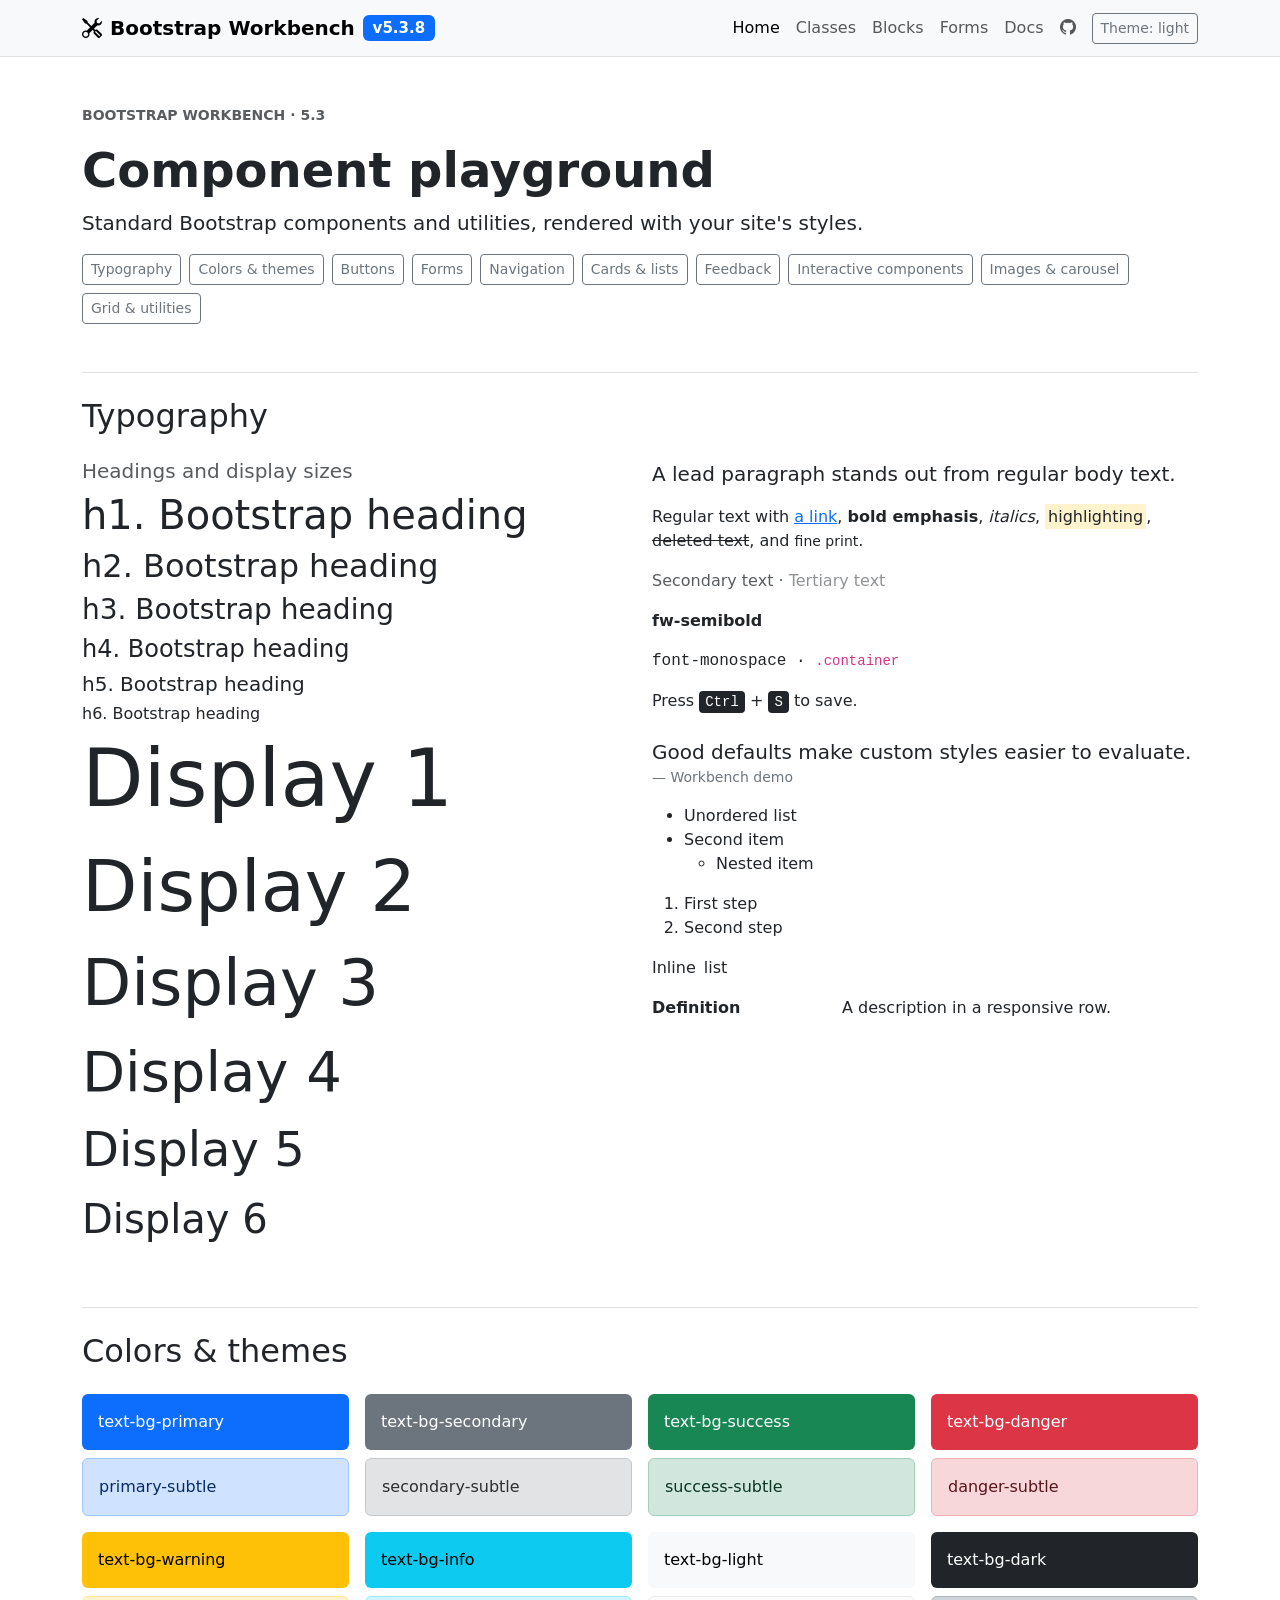
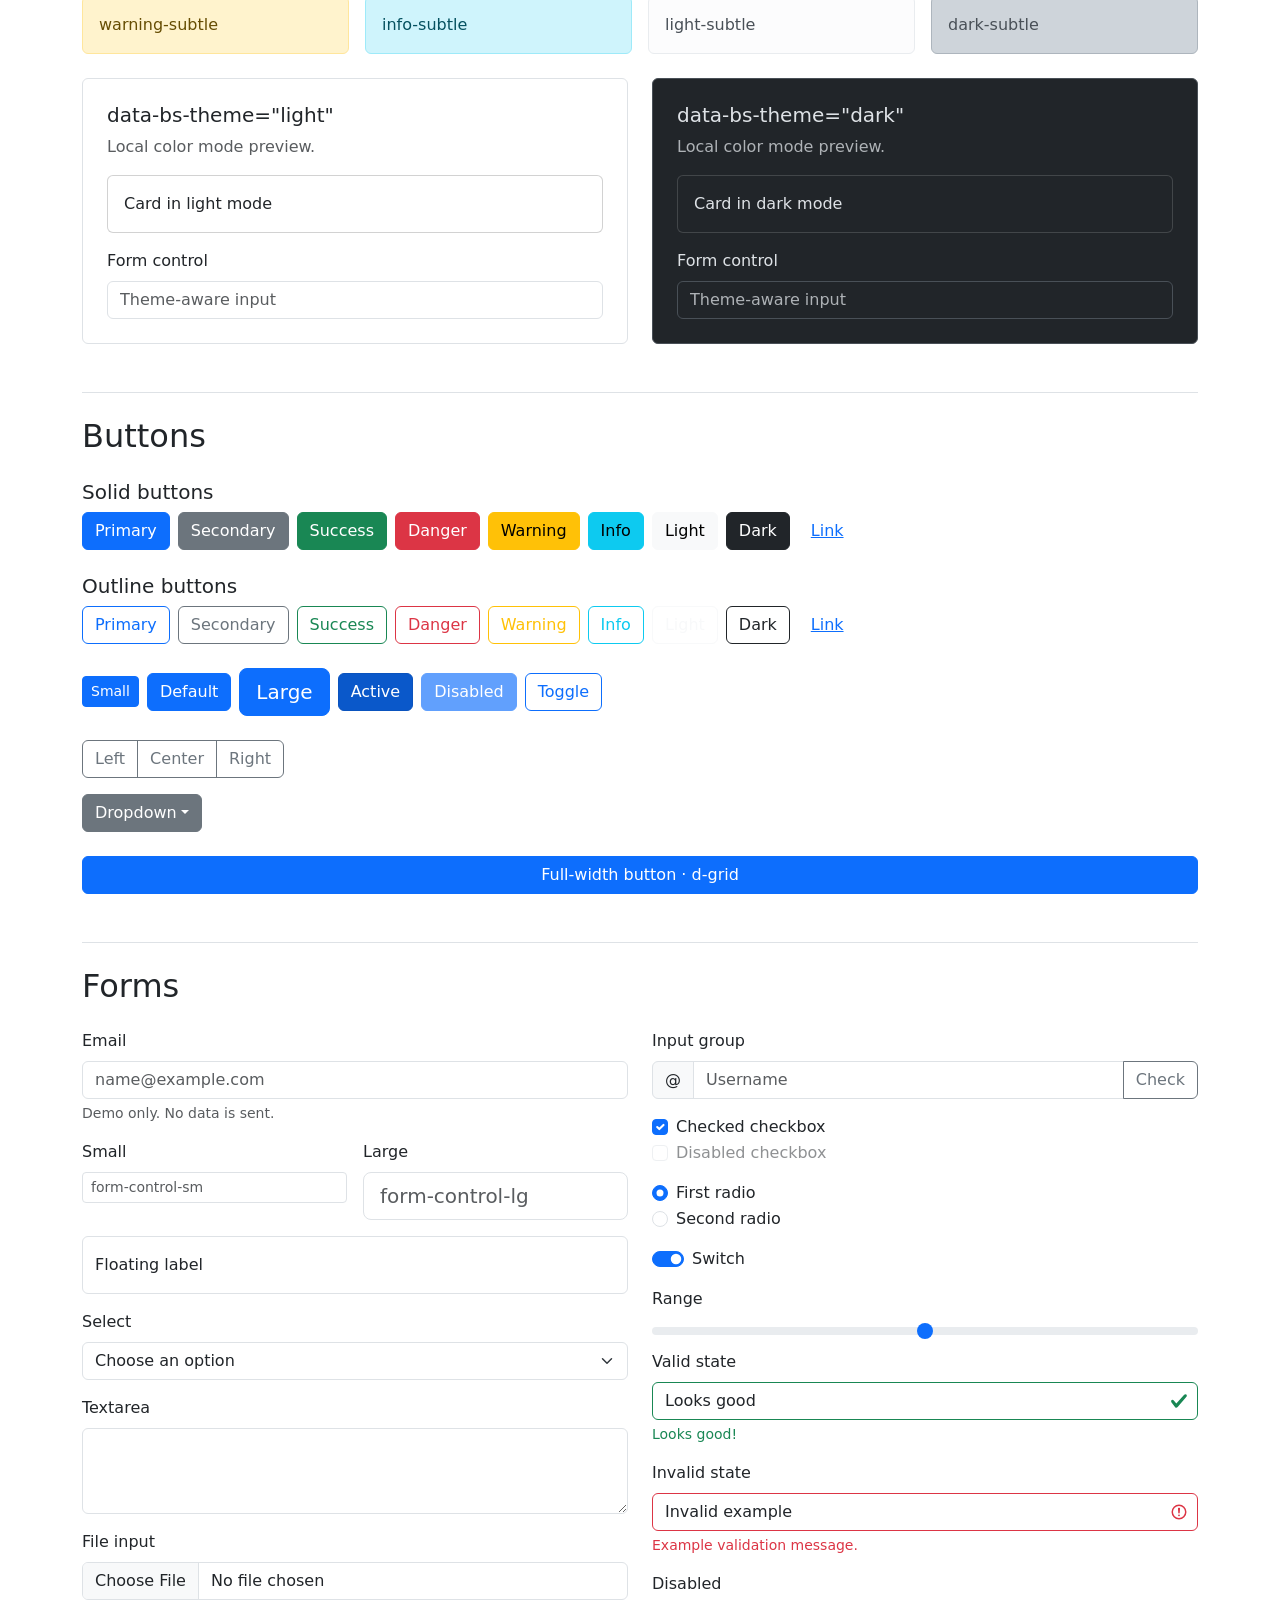
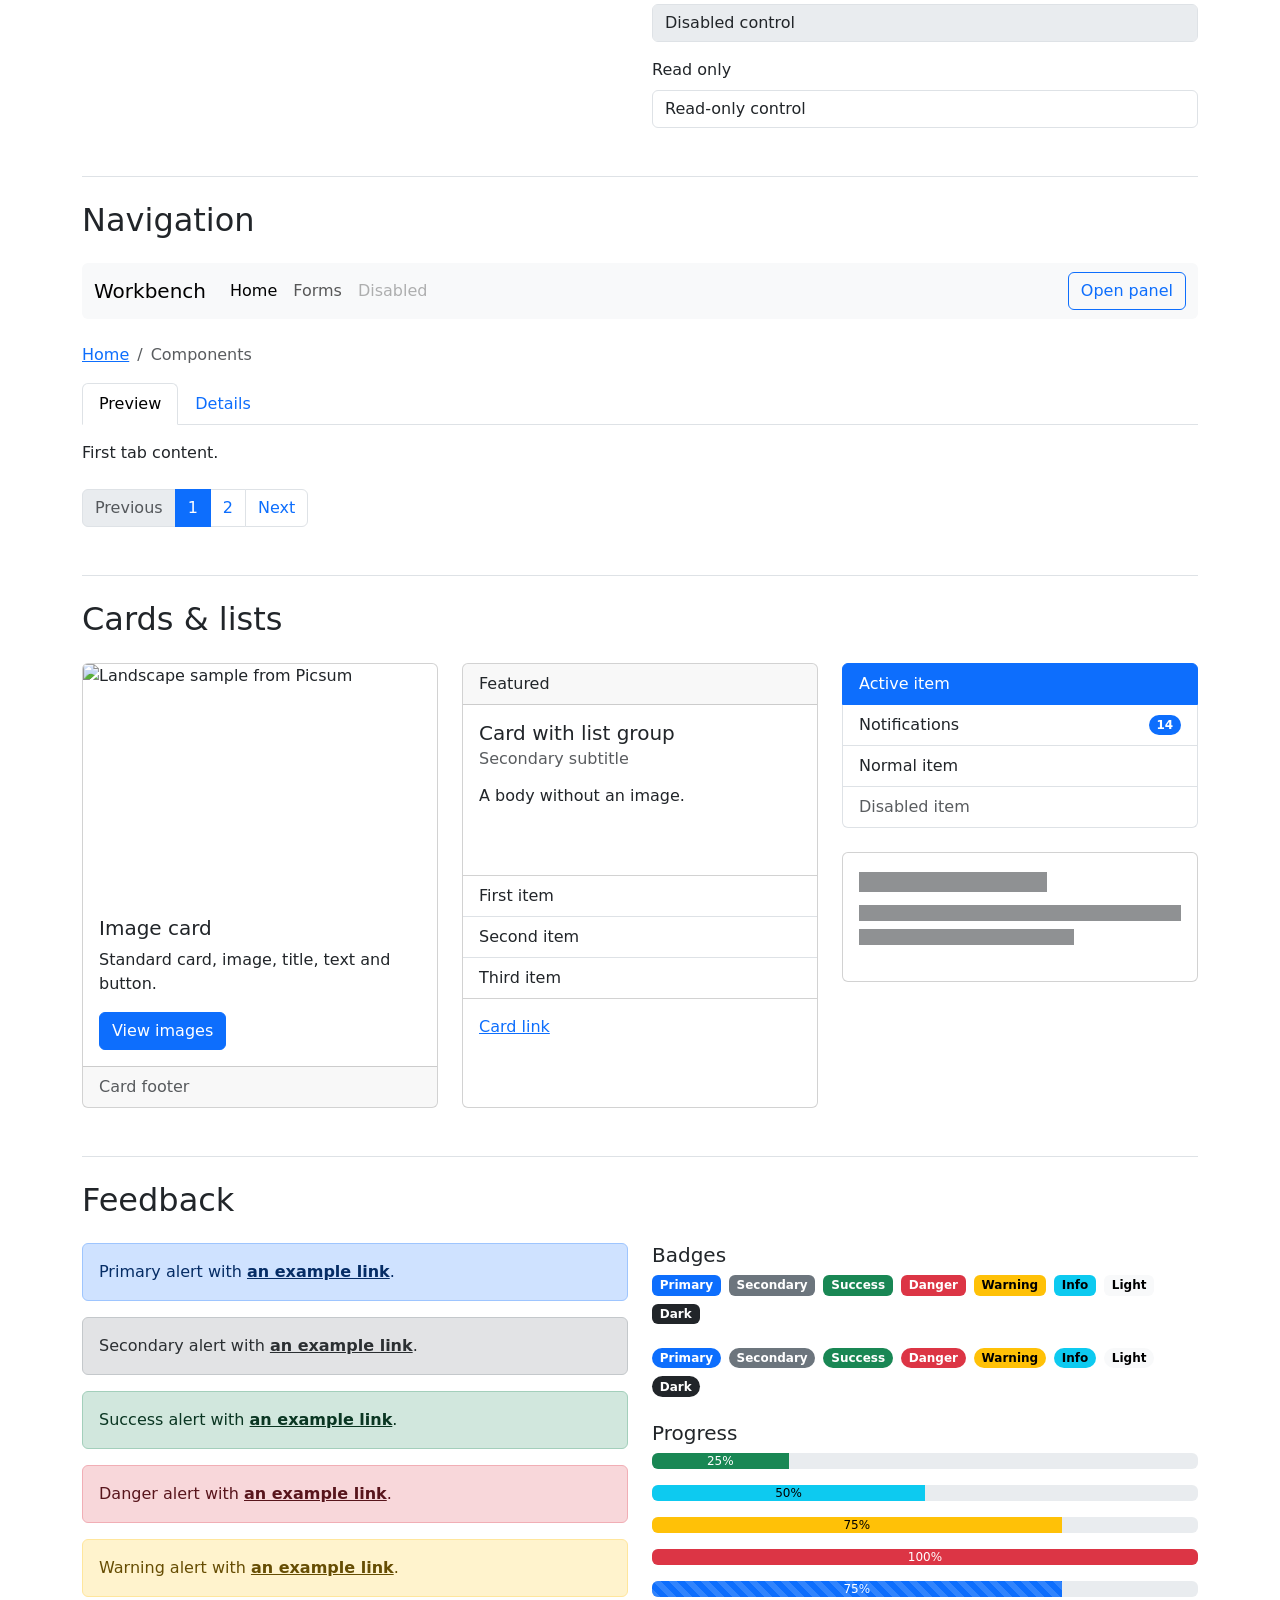
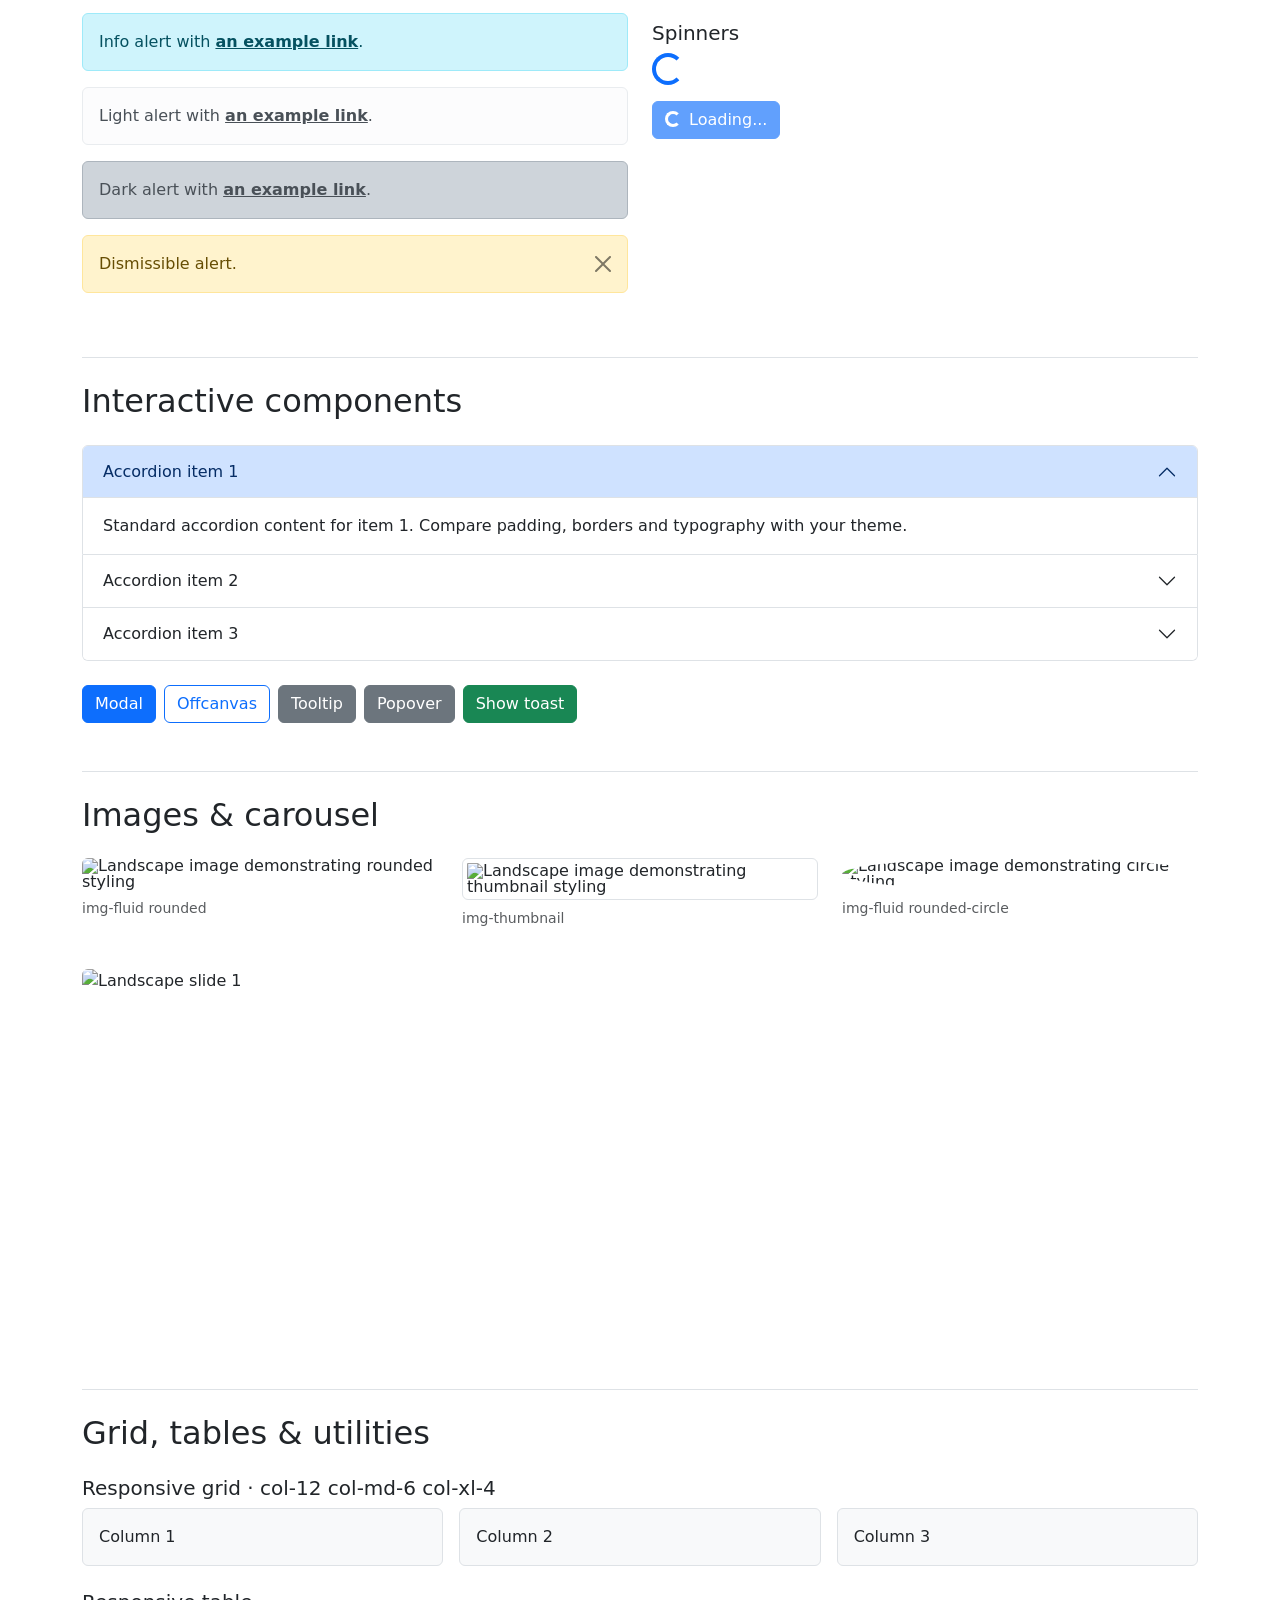
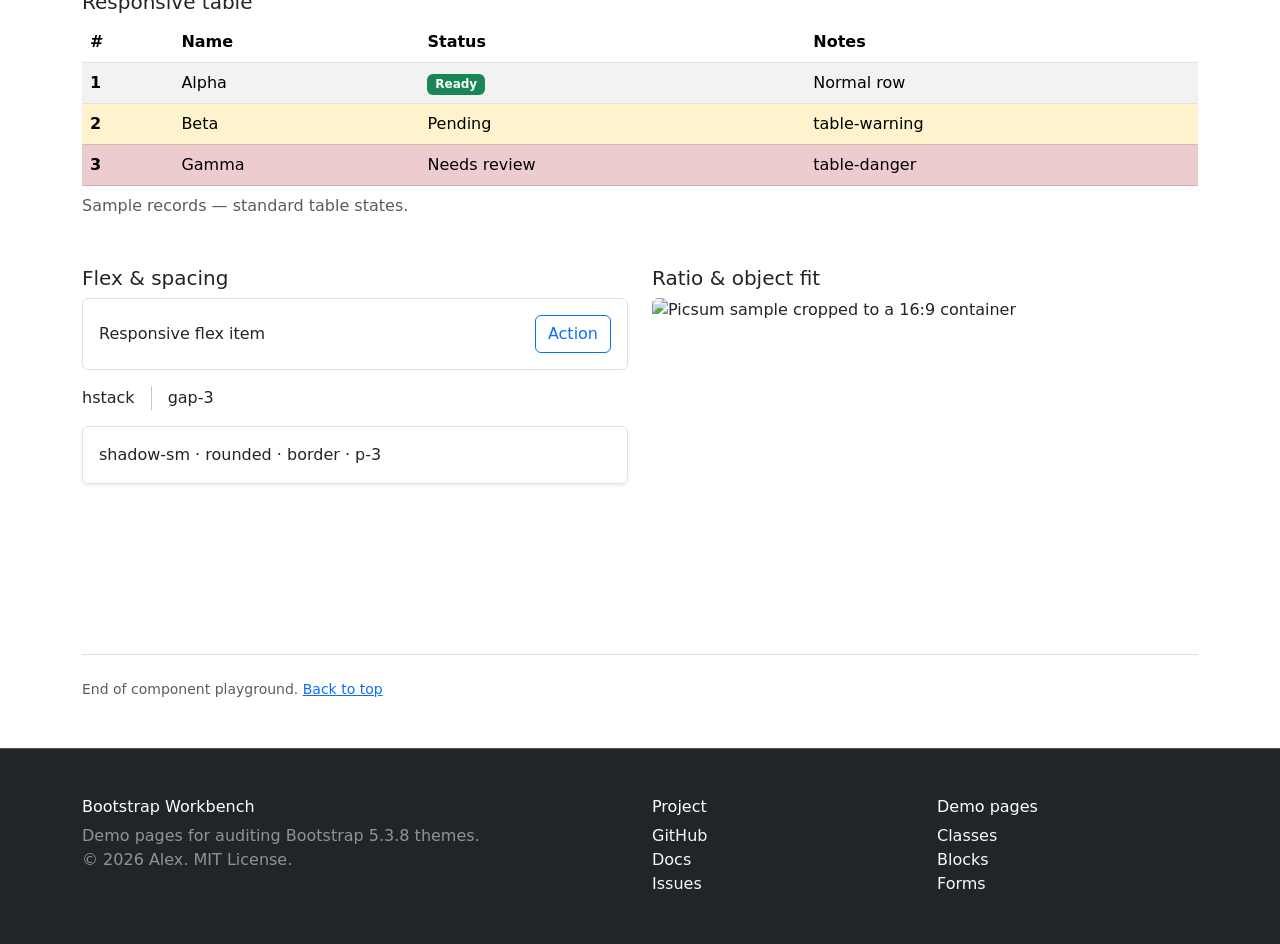
==== index.html @ d8801c7e "index: CDN Bootstrap + Icons with SRI, meta/og/canonical, sticky navbar, footer, single <main> Co-Au" ====
<!doctype html>
<html lang="en" data-bs-theme="light">
<head>
  <meta charset="utf-8">
  <meta name="viewport" content="width=device-width, initial-scale=1">
  <title>Bootstrap Workbench: audit your Bootstrap 5.3.8 theme</title>
  <meta name="description" content="Plain demo pages with every standard Bootstrap 5.3.8 class. Drop one next to your theme's CSS and see which classes the theme leaves unstyled.">
  <link rel="canonical" href="https://azwiki.github.io/bootstrap-workbench/">
  <meta property="og:type" content="website">
  <meta property="og:title" content="Bootstrap Workbench">
  <meta property="og:description" content="Plain demo pages with every standard Bootstrap 5.3.8 class. Drop one next to your theme's CSS and see which classes the theme leaves unstyled.">
  <meta property="og:url" content="https://azwiki.github.io/bootstrap-workbench/">
  <meta property="og:image" content="https://azwiki.github.io/bootstrap-workbench/assets/img/hero/classes-light.webp">
  <meta name="twitter:card" content="summary_large_image">
  <link rel="icon" href="data:image/svg+xml,%3Csvg xmlns='http://www.w3.org/2000/svg' viewBox='0 0 16 16'%3E%3Crect width='16' height='16' rx='3' fill='%237952b3'/%3E%3Cpath d='M5 3.5h3.6c1.6 0 2.6.8 2.6 2.1 0 .9-.5 1.5-1.3 1.8 1 .2 1.7 1 1.7 2.1 0 1.5-1.1 2.5-2.9 2.5H5zM6.6 4.8v2.4h1.7c1 0 1.4-.4 1.4-1.2s-.5-1.2-1.4-1.2zm0 3.6v2.8h2c1 0 1.5-.5 1.5-1.4s-.6-1.4-1.6-1.4z' fill='%23fff'/%3E%3C/svg%3E">
  <!-- Bootstrap 5.3.8 and Bootstrap Icons 1.13.1 from jsDelivr (pinned, SRI) -->
  <link rel="stylesheet" href="https://cdn.jsdelivr.net/npm/bootstrap@5.3.8/dist/css/bootstrap.min.css" integrity="sha384-sRIl4kxILFvY47J16cr9ZwB07vP4J8+LH7qKQnuqkuIAvNWLzeN8tE5YBujZqJLB" crossorigin="anonymous">
  <!-- <link rel="stylesheet" href="assets/css/bootstrap.min.css"> -->
  <link rel="stylesheet" href="https://cdn.jsdelivr.net/npm/bootstrap-icons@1.13.1/font/bootstrap-icons.min.css" integrity="sha384-CK2SzKma4jA5H/MXDUU7i1TqZlCFaD4T01vtyDFvPlD97JQyS+IsSh1nI2EFbpyk" crossorigin="anonymous">
  <!-- Your theme -->
  <link rel="stylesheet" href="assets/css/main.css">
</head>
<body>

<nav class="navbar navbar-expand-lg bg-body-tertiary border-bottom sticky-top" aria-label="Main navigation">
  <div class="container">
    <a class="navbar-brand d-flex align-items-center gap-2 fw-semibold" href="index.html">
      <i class="bi bi-tools" aria-hidden="true"></i>Bootstrap Workbench <span class="badge text-bg-primary">v5.3.8</span>
    </a>
    <button class="navbar-toggler" type="button" data-bs-toggle="collapse" data-bs-target="#bw-main-nav" aria-controls="bw-main-nav" aria-expanded="false" aria-label="Toggle navigation">
      <span class="navbar-toggler-icon"></span>
    </button>
    <div class="collapse navbar-collapse" id="bw-main-nav">
      <ul class="navbar-nav ms-auto align-items-lg-center">
        <li class="nav-item"><a class="nav-link active" aria-current="page" href="index.html">Home</a></li>
        <li class="nav-item"><a class="nav-link" href="classes.html">Classes</a></li>
        <li class="nav-item"><a class="nav-link" href="blocks.html">Blocks</a></li>
        <li class="nav-item"><a class="nav-link" href="forms.html">Forms</a></li>
        <li class="nav-item"><a class="nav-link" href="https://github.com/azwiki/bootstrap-workbench#readme">Docs</a></li>
        <li class="nav-item"><a class="nav-link" href="https://github.com/azwiki/bootstrap-workbench"><i class="bi bi-github" aria-hidden="true"></i><span class="visually-hidden">GitHub</span></a></li>
        <li class="nav-item ms-lg-2 py-2 py-lg-0"><button type="button" class="btn btn-sm btn-outline-secondary" data-bw-theme-toggle aria-pressed="false">Theme: light</button></li>
      </ul>
    </div>
  </div>
</nav>

<main>

<!-- bw-home-sections -->

<!-- Bootstrap 5.3 component playground. "Copy entire demo" copies this section
     (without the code toggles) for pasting into another site's <body>. -->
<section id="bw-demo" class="container py-5" aria-labelledby="bw-demo-title">
  <header class="mb-5">
    <p class="text-body-secondary text-uppercase small fw-semibold">Bootstrap workbench · 5.3</p>
    <h2 id="bw-demo-title" class="display-5 fw-bold">Component playground</h2>
    <p class="lead">Standard Bootstrap components and utilities, rendered with your site's styles.</p>
    <nav aria-label="Demo sections" class="d-flex flex-wrap gap-2">
      <a class="btn btn-outline-secondary btn-sm" href="#bw-typography">Typography</a>
      <a class="btn btn-outline-secondary btn-sm" href="#bw-colors">Colors &amp; themes</a>
      <a class="btn btn-outline-secondary btn-sm" href="#bw-buttons">Buttons</a>
      <a class="btn btn-outline-secondary btn-sm" href="#bw-forms">Forms</a>
      <a class="btn btn-outline-secondary btn-sm" href="#bw-navigation">Navigation</a>
      <a class="btn btn-outline-secondary btn-sm" href="#bw-cards">Cards &amp; lists</a>
      <a class="btn btn-outline-secondary btn-sm" href="#bw-feedback">Feedback</a>
      <a class="btn btn-outline-secondary btn-sm" href="#bw-interactive">Interactive components</a>
      <a class="btn btn-outline-secondary btn-sm" href="#bw-images">Images &amp; carousel</a>
      <a class="btn btn-outline-secondary btn-sm" href="#bw-utilities">Grid &amp; utilities</a>
    </nav>
  </header>
  <section id="bw-typography" class="border-top pt-4 mb-5" aria-labelledby="bw-typography-title">
    <h2 id="bw-typography-title" class="mb-4">Typography</h2>
    <div class="row g-4">
      <div class="col-lg-6">
        <h3 class="h5 text-body-secondary">Headings and display sizes</h3>
        <p class="h1">h1. Bootstrap heading</p>
        <p class="h2">h2. Bootstrap heading</p>
        <p class="h3">h3. Bootstrap heading</p>
        <p class="h4">h4. Bootstrap heading</p>
        <p class="h5">h5. Bootstrap heading</p>
        <p class="h6">h6. Bootstrap heading</p>
        <p class="display-1">Display 1</p>
        <p class="display-2">Display 2</p>
        <p class="display-3">Display 3</p>
        <p class="display-4">Display 4</p>
        <p class="display-5">Display 5</p>
        <p class="display-6">Display 6</p>
      </div>
      <div class="col-lg-6">
        <p class="lead">A lead paragraph stands out from regular body text.</p>
        <p>Regular text with <a href="#bw-buttons">a link</a>, <strong>bold emphasis</strong>, <em>italics</em>, <mark>highlighting</mark>, <del>deleted text</del>, and <small>fine print</small>.</p>
        <p class="text-body-secondary">Secondary text · <span class="text-body-tertiary">Tertiary text</span></p>
        <p class="fw-semibold">fw-semibold</p><p class="font-monospace">font-monospace · <code>.container</code></p>
        <p>Press <kbd>Ctrl</kbd> + <kbd>S</kbd> to save.</p>
        <figure class="mt-4"><blockquote class="blockquote"><p>Good defaults make custom styles easier to evaluate.</p></blockquote><figcaption class="blockquote-footer">Workbench demo</figcaption></figure>
        <ul><li>Unordered list</li><li>Second item<ul><li>Nested item</li></ul></li></ul>
        <ol><li>First step</li><li>Second step</li></ol>
        <ul class="list-inline"><li class="list-inline-item">Inline</li><li class="list-inline-item">list</li></ul>
        <dl class="row"><dt class="col-sm-4">Definition</dt><dd class="col-sm-8">A description in a responsive row.</dd></dl>
      </div>
    </div>
  </section>
  <section id="bw-colors" class="border-top pt-4 mb-5" aria-labelledby="bw-colors-title">
    <h2 id="bw-colors-title" class="mb-4">Colors &amp; themes</h2>
    <div class="row g-3 mb-4">
      <div class="col-6 col-md-3"><div class="p-3 rounded text-bg-primary">text-bg-primary</div><div class="p-3 mt-2 rounded bg-primary-subtle text-primary-emphasis border border-primary-subtle">primary-subtle</div></div>
      <div class="col-6 col-md-3"><div class="p-3 rounded text-bg-secondary">text-bg-secondary</div><div class="p-3 mt-2 rounded bg-secondary-subtle text-secondary-emphasis border border-secondary-subtle">secondary-subtle</div></div>
      <div class="col-6 col-md-3"><div class="p-3 rounded text-bg-success">text-bg-success</div><div class="p-3 mt-2 rounded bg-success-subtle text-success-emphasis border border-success-subtle">success-subtle</div></div>
      <div class="col-6 col-md-3"><div class="p-3 rounded text-bg-danger">text-bg-danger</div><div class="p-3 mt-2 rounded bg-danger-subtle text-danger-emphasis border border-danger-subtle">danger-subtle</div></div>
      <div class="col-6 col-md-3"><div class="p-3 rounded text-bg-warning">text-bg-warning</div><div class="p-3 mt-2 rounded bg-warning-subtle text-warning-emphasis border border-warning-subtle">warning-subtle</div></div>
      <div class="col-6 col-md-3"><div class="p-3 rounded text-bg-info">text-bg-info</div><div class="p-3 mt-2 rounded bg-info-subtle text-info-emphasis border border-info-subtle">info-subtle</div></div>
      <div class="col-6 col-md-3"><div class="p-3 rounded text-bg-light">text-bg-light</div><div class="p-3 mt-2 rounded bg-light-subtle text-light-emphasis border border-light-subtle">light-subtle</div></div>
      <div class="col-6 col-md-3"><div class="p-3 rounded text-bg-dark">text-bg-dark</div><div class="p-3 mt-2 rounded bg-dark-subtle text-dark-emphasis border border-dark-subtle">dark-subtle</div></div>
    </div>
    <div class="row g-4">
      <div class="col-md-6"><div data-bs-theme="light" class="p-4 border rounded bg-body text-body">
        <h3 class="h5">data-bs-theme="light"</h3><p class="text-body-secondary">Local color mode preview.</p>
        <div class="card"><div class="card-body">Card in light mode</div></div>
        <label for="bw-theme-light" class="form-label mt-3">Form control</label><input id="bw-theme-light" class="form-control" placeholder="Theme-aware input">
      </div></div>
      <div class="col-md-6"><div data-bs-theme="dark" class="p-4 border rounded bg-body text-body">
        <h3 class="h5">data-bs-theme="dark"</h3><p class="text-body-secondary">Local color mode preview.</p>
        <div class="card"><div class="card-body">Card in dark mode</div></div>
        <label for="bw-theme-dark" class="form-label mt-3">Form control</label><input id="bw-theme-dark" class="form-control" placeholder="Theme-aware input">
      </div></div>
    </div>
  </section>
  <section id="bw-buttons" class="border-top pt-4 mb-5" aria-labelledby="bw-buttons-title">
    <h2 id="bw-buttons-title" class="mb-4">Buttons</h2>
    <h3 class="h5">Solid buttons</h3>
    <div class="d-flex flex-wrap gap-2 mb-4">
      <button type="button" class="btn btn-primary">Primary</button>
      <button type="button" class="btn btn-secondary">Secondary</button>
      <button type="button" class="btn btn-success">Success</button>
      <button type="button" class="btn btn-danger">Danger</button>
      <button type="button" class="btn btn-warning">Warning</button>
      <button type="button" class="btn btn-info">Info</button>
      <button type="button" class="btn btn-light">Light</button>
      <button type="button" class="btn btn-dark">Dark</button>
      <button type="button" class="btn btn-link">Link</button>
    </div>
    <h3 class="h5">Outline buttons</h3>
    <div class="d-flex flex-wrap gap-2 mb-4">
      <button type="button" class="btn btn-outline-primary">Primary</button>
      <button type="button" class="btn btn-outline-secondary">Secondary</button>
      <button type="button" class="btn btn-outline-success">Success</button>
      <button type="button" class="btn btn-outline-danger">Danger</button>
      <button type="button" class="btn btn-outline-warning">Warning</button>
      <button type="button" class="btn btn-outline-info">Info</button>
      <button type="button" class="btn btn-outline-light">Light</button>
      <button type="button" class="btn btn-outline-dark">Dark</button>
      <button type="button" class="btn btn-link">Link</button>
    </div>
    <div class="d-flex flex-wrap align-items-center gap-2 mb-4">
      <button type="button" class="btn btn-primary btn-sm">Small</button><button type="button" class="btn btn-primary">Default</button><button type="button" class="btn btn-primary btn-lg">Large</button>
      <button type="button" class="btn btn-primary active" aria-pressed="true">Active</button><button type="button" class="btn btn-primary" disabled>Disabled</button>
      <button type="button" class="btn btn-outline-primary" data-bs-toggle="button" aria-pressed="false">Toggle</button>
    </div>
    <div class="btn-group mb-3" role="group" aria-label="Alignment example"><button type="button" class="btn btn-outline-secondary">Left</button><button type="button" class="btn btn-outline-secondary">Center</button><button type="button" class="btn btn-outline-secondary">Right</button></div>
    <div class="dropdown mb-4"><button type="button" class="btn btn-secondary dropdown-toggle" data-bs-toggle="dropdown" aria-expanded="false">Dropdown</button><ul class="dropdown-menu"><li><button type="button" class="dropdown-item">Action</button></li><li><button type="button" class="dropdown-item">Another action</button></li><li><hr class="dropdown-divider"></li><li><button type="button" class="dropdown-item" disabled>Disabled</button></li></ul></div>
    <div class="d-grid gap-2"><button type="button" class="btn btn-primary">Full-width button · d-grid</button></div>
  </section>
  <section id="bw-forms" class="border-top pt-4 mb-5" aria-labelledby="bw-forms-title">
    <h2 id="bw-forms-title" class="mb-4">Forms</h2>
    <form data-bw-demo-form class="row g-4">
      <div class="col-lg-6">
        <div class="mb-3"><label for="bw-email" class="form-label">Email</label><input type="email" id="bw-email" class="form-control" placeholder="name@example.com" aria-describedby="bw-email-help"><div id="bw-email-help" class="form-text">Demo only. No data is sent.</div></div>
        <div class="row g-3 mb-3"><div class="col-sm-6"><label for="bw-small" class="form-label">Small</label><input id="bw-small" class="form-control form-control-sm" placeholder="form-control-sm"></div><div class="col-sm-6"><label for="bw-large" class="form-label">Large</label><input id="bw-large" class="form-control form-control-lg" placeholder="form-control-lg"></div></div>
        <div class="form-floating mb-3"><input type="text" class="form-control" id="bw-floating" placeholder="Your name"><label for="bw-floating">Floating label</label></div>
        <label for="bw-select" class="form-label">Select</label><select id="bw-select" class="form-select mb-3"><option selected>Choose an option</option><option>One</option><option>Two</option></select>
        <label for="bw-notes" class="form-label">Textarea</label><textarea id="bw-notes" class="form-control mb-3" rows="3"></textarea>
        <label for="bw-file" class="form-label">File input</label><input type="file" id="bw-file" class="form-control">
      </div>
      <div class="col-lg-6">
        <label for="bw-username" class="form-label">Input group</label><div class="input-group mb-3"><span id="bw-at" class="input-group-text">@</span><input id="bw-username" class="form-control" placeholder="Username" aria-describedby="bw-at"><button type="button" class="btn btn-outline-secondary">Check</button></div>
        <div class="form-check"><input id="bw-check" class="form-check-input" type="checkbox" checked><label for="bw-check" class="form-check-label">Checked checkbox</label></div>
        <div class="form-check mb-3"><input id="bw-check-disabled" class="form-check-input" type="checkbox" disabled><label for="bw-check-disabled" class="form-check-label">Disabled checkbox</label></div>
        <div class="form-check"><input id="bw-radio-1" class="form-check-input" type="radio" name="bw-radio" checked><label for="bw-radio-1" class="form-check-label">First radio</label></div>
        <div class="form-check mb-3"><input id="bw-radio-2" class="form-check-input" type="radio" name="bw-radio"><label for="bw-radio-2" class="form-check-label">Second radio</label></div>
        <div class="form-check form-switch mb-3"><input id="bw-switch" class="form-check-input" type="checkbox" role="switch" checked><label for="bw-switch" class="form-check-label">Switch</label></div>
        <label for="bw-range" class="form-label">Range</label><input id="bw-range" class="form-range" type="range" min="0" max="100" value="50">
        <label for="bw-valid" class="form-label">Valid state</label><input id="bw-valid" class="form-control is-valid" value="Looks good" aria-describedby="bw-valid-feedback"><div id="bw-valid-feedback" class="valid-feedback">Looks good!</div>
        <label for="bw-invalid" class="form-label mt-3">Invalid state</label><input id="bw-invalid" class="form-control is-invalid" value="Invalid example" aria-invalid="true" aria-describedby="bw-invalid-feedback"><div id="bw-invalid-feedback" class="invalid-feedback">Example validation message.</div>
        <label for="bw-disabled" class="form-label mt-3">Disabled</label><input id="bw-disabled" class="form-control" value="Disabled control" disabled>
        <label for="bw-readonly" class="form-label mt-3">Read only</label><input id="bw-readonly" class="form-control" value="Read-only control" readonly>
      </div>
    </form>
  </section>
  <section id="bw-navigation" class="border-top pt-4 mb-5" aria-labelledby="bw-navigation-title">
    <h2 id="bw-navigation-title" class="mb-4">Navigation</h2>
    <nav class="navbar navbar-expand-lg bg-body-tertiary rounded mb-4" aria-label="Demo navbar"><div class="container-fluid">
      <a class="navbar-brand" href="#bw-demo">Workbench</a><button class="navbar-toggler" type="button" data-bs-toggle="collapse" data-bs-target="#bw-navbar" aria-controls="bw-navbar" aria-expanded="false" aria-label="Toggle navigation"><span class="navbar-toggler-icon"></span></button>
      <div id="bw-navbar" class="collapse navbar-collapse"><ul class="navbar-nav me-auto"><li class="nav-item"><a class="nav-link active" aria-current="page" href="#bw-demo">Home</a></li><li class="nav-item"><a class="nav-link" href="#bw-forms">Forms</a></li><li class="nav-item"><span class="nav-link disabled" aria-disabled="true">Disabled</span></li></ul><button type="button" class="btn btn-outline-primary" data-bs-toggle="offcanvas" data-bs-target="#bw-offcanvas" aria-controls="bw-offcanvas">Open panel</button></div>
    </div></nav>
    <nav aria-label="Breadcrumb"><ol class="breadcrumb"><li class="breadcrumb-item"><a href="#bw-demo">Home</a></li><li class="breadcrumb-item active" aria-current="page">Components</li></ol></nav>
    <ul class="nav nav-tabs mb-3" role="tablist"><li class="nav-item" role="presentation"><button id="bw-tab-1" class="nav-link active" type="button" data-bs-toggle="tab" data-bs-target="#bw-pane-1" role="tab" aria-controls="bw-pane-1" aria-selected="true">Preview</button></li><li class="nav-item" role="presentation"><button id="bw-tab-2" class="nav-link" type="button" data-bs-toggle="tab" data-bs-target="#bw-pane-2" role="tab" aria-controls="bw-pane-2" aria-selected="false">Details</button></li></ul>
    <div class="tab-content mb-4"><div id="bw-pane-1" class="tab-pane fade show active" role="tabpanel" aria-labelledby="bw-tab-1" tabindex="0">First tab content.</div><div id="bw-pane-2" class="tab-pane fade" role="tabpanel" aria-labelledby="bw-tab-2" tabindex="0">Second tab content.</div></div>
    <nav aria-label="Pagination example"><ul class="pagination"><li class="page-item disabled"><span class="page-link">Previous</span></li><li class="page-item active" aria-current="page"><span class="page-link">1</span></li><li class="page-item"><a class="page-link" href="#bw-navigation">2</a></li><li class="page-item"><a class="page-link" href="#bw-navigation">Next</a></li></ul></nav>
  </section>
  <section id="bw-cards" class="border-top pt-4 mb-5" aria-labelledby="bw-cards-title">
    <h2 id="bw-cards-title" class="mb-4">Cards &amp; lists</h2>
    <div class="row g-4">
      <div class="col-md-6 col-xl-4"><div class="card h-100"><img src="https://picsum.photos/id/116/600/400.webp" class="card-img-top img-fluid" width="600" height="400" loading="lazy" alt="Landscape sample from Picsum"><div class="card-body"><h3 class="card-title h5">Image card</h3><p class="card-text">Standard card, image, title, text and button.</p><a href="#bw-images" class="btn btn-primary">View images</a></div><div class="card-footer text-body-secondary">Card footer</div></div></div>
      <div class="col-md-6 col-xl-4"><div class="card h-100"><div class="card-header">Featured</div><div class="card-body"><h3 class="card-title h5">Card with list group</h3><h4 class="card-subtitle h6 mb-3 text-body-secondary">Secondary subtitle</h4><p class="card-text">A body without an image.</p></div><ul class="list-group list-group-flush"><li class="list-group-item">First item</li><li class="list-group-item">Second item</li><li class="list-group-item">Third item</li></ul><div class="card-body"><a href="#bw-buttons" class="card-link">Card link</a></div></div></div>
      <div class="col-xl-4"><div class="list-group"><a href="#bw-cards" class="list-group-item list-group-item-action active" aria-current="true">Active item</a><a href="#bw-cards" class="list-group-item list-group-item-action d-flex justify-content-between align-items-center">Notifications<span class="badge text-bg-primary rounded-pill">14</span></a><a href="#bw-cards" class="list-group-item list-group-item-action">Normal item</a><span class="list-group-item disabled" aria-disabled="true">Disabled item</span></div><div class="card mt-4" aria-hidden="true"><div class="card-body"><p class="h5 placeholder-glow"><span class="placeholder col-7"></span></p><p class="placeholder-glow"><span class="placeholder col-12"></span><span class="placeholder col-8"></span></p></div></div></div>
    </div>
  </section>
  <section id="bw-feedback" class="border-top pt-4 mb-5" aria-labelledby="bw-feedback-title">
    <h2 id="bw-feedback-title" class="mb-4">Feedback</h2>
    <div class="row g-4"><div class="col-lg-6">
      <div class="alert alert-primary" role="alert">Primary alert with <a href="#bw-feedback" class="alert-link">an example link</a>.</div>
      <div class="alert alert-secondary" role="alert">Secondary alert with <a href="#bw-feedback" class="alert-link">an example link</a>.</div>
      <div class="alert alert-success" role="alert">Success alert with <a href="#bw-feedback" class="alert-link">an example link</a>.</div>
      <div class="alert alert-danger" role="alert">Danger alert with <a href="#bw-feedback" class="alert-link">an example link</a>.</div>
      <div class="alert alert-warning" role="alert">Warning alert with <a href="#bw-feedback" class="alert-link">an example link</a>.</div>
      <div class="alert alert-info" role="alert">Info alert with <a href="#bw-feedback" class="alert-link">an example link</a>.</div>
      <div class="alert alert-light" role="alert">Light alert with <a href="#bw-feedback" class="alert-link">an example link</a>.</div>
      <div class="alert alert-dark" role="alert">Dark alert with <a href="#bw-feedback" class="alert-link">an example link</a>.</div>
      <div class="alert alert-warning alert-dismissible fade show" role="alert">Dismissible alert.<button type="button" class="btn-close" data-bs-dismiss="alert" aria-label="Close"></button></div>
    </div><div class="col-lg-6"><h3 class="h5">Badges</h3><div class="d-flex flex-wrap gap-2 mb-4"><span class="badge text-bg-primary">Primary</span><span class="badge text-bg-secondary">Secondary</span><span class="badge text-bg-success">Success</span><span class="badge text-bg-danger">Danger</span><span class="badge text-bg-warning">Warning</span><span class="badge text-bg-info">Info</span><span class="badge text-bg-light">Light</span><span class="badge text-bg-dark">Dark</span></div><div class="d-flex flex-wrap gap-2 mb-4"><span class="badge rounded-pill text-bg-primary">Primary</span><span class="badge rounded-pill text-bg-secondary">Secondary</span><span class="badge rounded-pill text-bg-success">Success</span><span class="badge rounded-pill text-bg-danger">Danger</span><span class="badge rounded-pill text-bg-warning">Warning</span><span class="badge rounded-pill text-bg-info">Info</span><span class="badge rounded-pill text-bg-light">Light</span><span class="badge rounded-pill text-bg-dark">Dark</span></div><h3 class="h5">Progress</h3><div class="progress mb-3" role="progressbar" aria-label="Success example" aria-valuenow="25" aria-valuemin="0" aria-valuemax="100"><div class="progress-bar text-bg-success w-25">25%</div></div>
<div class="progress mb-3" role="progressbar" aria-label="Info example" aria-valuenow="50" aria-valuemin="0" aria-valuemax="100"><div class="progress-bar text-bg-info w-50">50%</div></div>
<div class="progress mb-3" role="progressbar" aria-label="Warning example" aria-valuenow="75" aria-valuemin="0" aria-valuemax="100"><div class="progress-bar text-bg-warning w-75">75%</div></div>
<div class="progress mb-3" role="progressbar" aria-label="Danger example" aria-valuenow="100" aria-valuemin="0" aria-valuemax="100"><div class="progress-bar text-bg-danger w-100">100%</div></div>
<div class="progress mb-4" role="progressbar" aria-label="Animated striped example" aria-valuenow="75" aria-valuemin="0" aria-valuemax="100"><div class="progress-bar progress-bar-striped progress-bar-animated w-75">75%</div></div>
    <h3 class="h5">Spinners</h3><div class="d-flex gap-3 mb-3"><div class="spinner-border text-primary" role="status"><span class="visually-hidden">Loading...</span></div><div class="spinner-grow text-success" role="status"><span class="visually-hidden">Loading...</span></div></div><button type="button" class="btn btn-primary" disabled><span class="spinner-border spinner-border-sm me-2" aria-hidden="true"></span>Loading...</button>
    </div></div>
  </section>
  <section id="bw-interactive" class="border-top pt-4 mb-5" aria-labelledby="bw-interactive-title">
    <h2 id="bw-interactive-title" class="mb-4">Interactive components</h2>
    <div class="accordion mb-4" id="bw-accordion">
      <div class="accordion-item"><h3 class="accordion-header"><button class="accordion-button" type="button" data-bs-toggle="collapse" data-bs-target="#bw-collapse-1" aria-expanded="true" aria-controls="bw-collapse-1">Accordion item 1</button></h3><div id="bw-collapse-1" class="accordion-collapse collapse show" data-bs-parent="#bw-accordion"><div class="accordion-body">Standard accordion content for item 1. Compare padding, borders and typography with your theme.</div></div></div>
      <div class="accordion-item"><h3 class="accordion-header"><button class="accordion-button collapsed" type="button" data-bs-toggle="collapse" data-bs-target="#bw-collapse-2" aria-expanded="false" aria-controls="bw-collapse-2">Accordion item 2</button></h3><div id="bw-collapse-2" class="accordion-collapse collapse" data-bs-parent="#bw-accordion"><div class="accordion-body">Standard accordion content for item 2. Compare padding, borders and typography with your theme.</div></div></div>
      <div class="accordion-item"><h3 class="accordion-header"><button class="accordion-button collapsed" type="button" data-bs-toggle="collapse" data-bs-target="#bw-collapse-3" aria-expanded="false" aria-controls="bw-collapse-3">Accordion item 3</button></h3><div id="bw-collapse-3" class="accordion-collapse collapse" data-bs-parent="#bw-accordion"><div class="accordion-body">Standard accordion content for item 3. Compare padding, borders and typography with your theme.</div></div></div>
    </div>
    <div class="d-flex flex-wrap gap-2 mb-3">
      <button type="button" class="btn btn-primary" data-bs-toggle="modal" data-bs-target="#bw-modal">Modal</button>
      <button type="button" class="btn btn-outline-primary" data-bs-toggle="offcanvas" data-bs-target="#bw-offcanvas" aria-controls="bw-offcanvas">Offcanvas</button>
      <button type="button" class="btn btn-secondary" data-bs-toggle="tooltip" data-bs-title="Standard Bootstrap tooltip">Tooltip</button>
      <button type="button" class="btn btn-secondary" data-bs-toggle="popover" data-bs-title="Popover title" data-bs-content="Standard Bootstrap popover content." data-bs-trigger="focus">Popover</button>
      <button type="button" class="btn btn-success" data-bw-toast>Show toast</button>
    </div>
    <div class="modal fade" id="bw-modal" tabindex="-1" aria-labelledby="bw-modal-title" aria-hidden="true"><div class="modal-dialog modal-dialog-centered"><div class="modal-content"><div class="modal-header"><h3 class="modal-title fs-5" id="bw-modal-title">Demo modal</h3><button type="button" class="btn-close" data-bs-dismiss="modal" aria-label="Close"></button></div><div class="modal-body"><p class="mb-0">Modal content rendered with your theme.</p></div><div class="modal-footer"><button type="button" class="btn btn-secondary" data-bs-dismiss="modal">Close</button><button type="button" class="btn btn-primary" data-bs-dismiss="modal">Done</button></div></div></div></div>
    <div class="offcanvas offcanvas-end" tabindex="-1" id="bw-offcanvas" aria-labelledby="bw-offcanvas-title"><div class="offcanvas-header"><h3 class="offcanvas-title h5" id="bw-offcanvas-title">Demo panel</h3><button type="button" class="btn-close" data-bs-dismiss="offcanvas" aria-label="Close"></button></div><div class="offcanvas-body">Standard offcanvas content.</div></div>
    <div class="toast-container position-fixed bottom-0 end-0 p-3"><div id="bw-toast" class="toast" role="status" aria-live="polite" aria-atomic="true"><div class="toast-header"><strong class="me-auto">Workbench</strong><small>Just now</small><button type="button" class="btn-close" data-bs-dismiss="toast" aria-label="Close"></button></div><div class="toast-body">Bootstrap toast is working.</div></div></div>
  </section>
  <section id="bw-images" class="border-top pt-4 mb-5" aria-labelledby="bw-images-title">
    <h2 id="bw-images-title" class="mb-4">Images &amp; carousel</h2>
    <div class="row g-4 mb-4">
      <div class="col-sm-4"><figure class="figure"><img src="https://picsum.photos/id/1015/400/400.webp" class="figure-img img-fluid rounded" width="400" height="400" loading="lazy" alt="Landscape image demonstrating rounded styling"><figcaption class="figure-caption">img-fluid rounded</figcaption></figure></div>
      <div class="col-sm-4"><figure class="figure"><img src="https://picsum.photos/id/1015/400/400.webp" class="figure-img img-thumbnail" width="400" height="400" loading="lazy" alt="Landscape image demonstrating thumbnail styling"><figcaption class="figure-caption">img-thumbnail</figcaption></figure></div>
      <div class="col-sm-4"><figure class="figure"><img src="https://picsum.photos/id/1015/400/400.webp" class="figure-img img-fluid rounded-circle" width="400" height="400" loading="lazy" alt="Landscape image demonstrating circle styling"><figcaption class="figure-caption">img-fluid rounded-circle</figcaption></figure></div>
    </div>
    <div id="bw-carousel" class="carousel slide" aria-label="Landscape carousel">
      <div class="carousel-indicators"><button type="button" data-bs-target="#bw-carousel" data-bs-slide-to="0" class="active" aria-current="true" aria-label="Slide 1"></button><button type="button" data-bs-target="#bw-carousel" data-bs-slide-to="1"  aria-label="Slide 2"></button><button type="button" data-bs-target="#bw-carousel" data-bs-slide-to="2"  aria-label="Slide 3"></button></div>
      <div class="carousel-inner rounded">
        <div class="carousel-item active"><img src="https://picsum.photos/id/116/1200/400.webp" class="d-block w-100 img-fluid" width="1200" height="400" alt="Landscape slide 1"></div>
        <div class="carousel-item"><img src="https://picsum.photos/id/1015/1200/400.webp" class="d-block w-100 img-fluid" width="1200" height="400" alt="Landscape slide 2"></div>
        <div class="carousel-item"><img src="https://picsum.photos/id/1016/1200/400.webp" class="d-block w-100 img-fluid" width="1200" height="400" alt="Landscape slide 3"></div>
      </div><button type="button" class="carousel-control-prev" data-bs-target="#bw-carousel" data-bs-slide="prev"><span class="carousel-control-prev-icon" aria-hidden="true"></span><span class="visually-hidden">Previous</span></button><button type="button" class="carousel-control-next" data-bs-target="#bw-carousel" data-bs-slide="next"><span class="carousel-control-next-icon" aria-hidden="true"></span><span class="visually-hidden">Next</span></button>
    </div>
  </section>
  <section id="bw-utilities" class="border-top pt-4 mb-5" aria-labelledby="bw-utilities-title">
    <h2 id="bw-utilities-title" class="mb-4">Grid, tables &amp; utilities</h2>
    <h3 class="h5">Responsive grid · col-12 col-md-6 col-xl-4</h3>
    <div class="row g-3 mb-4"><div class="col-12 col-md-6 col-xl-4"><div class="p-3 bg-body-tertiary border rounded">Column 1</div></div><div class="col-12 col-md-6 col-xl-4"><div class="p-3 bg-body-tertiary border rounded">Column 2</div></div><div class="col-12 col-md-6 col-xl-4"><div class="p-3 bg-body-tertiary border rounded">Column 3</div></div></div>
    <h3 class="h5">Responsive table</h3>
    <div class="table-responsive mb-4"><table class="table table-striped table-hover align-middle"><caption>Sample records — standard table states.</caption><thead><tr><th scope="col">#</th><th scope="col">Name</th><th scope="col">Status</th><th scope="col">Notes</th></tr></thead><tbody><tr><th scope="row">1</th><td>Alpha</td><td><span class="badge text-bg-success">Ready</span></td><td>Normal row</td></tr><tr class="table-warning"><th scope="row">2</th><td>Beta</td><td>Pending</td><td>table-warning</td></tr><tr class="table-danger"><th scope="row">3</th><td>Gamma</td><td>Needs review</td><td>table-danger</td></tr></tbody></table></div>
    <div class="row g-4"><div class="col-md-6"><h3 class="h5">Flex & spacing</h3><div class="d-flex flex-column flex-sm-row justify-content-between align-items-sm-center gap-3 p-3 border rounded"><span>Responsive flex item</span><button type="button" class="btn btn-outline-primary">Action</button></div><div class="hstack gap-3 mt-3"><span>hstack</span><div class="vr"></div><span>gap-3</span></div><div class="p-3 mt-3 border rounded shadow-sm">shadow-sm · rounded · border · p-3</div></div><div class="col-md-6"><h3 class="h5">Ratio & object fit</h3><div class="ratio ratio-16x9"><img src="https://picsum.photos/id/1025/800/600.webp" class="object-fit-cover rounded" width="800" height="600" loading="lazy" alt="Picsum sample cropped to a 16:9 container"></div></div></div>
  </section>
  <footer class="border-top pt-4 text-body-secondary small">End of component playground. <a href="#bw-demo">Back to top</a></footer>
</section>

</main>

<footer class="bg-dark text-white-50 border-top py-5" data-bs-theme="dark">
  <div class="container">
    <div class="row gy-4">
      <div class="col-md-6">
        <p class="h6 text-white">Bootstrap Workbench</p>
        <p class="mb-0">Demo pages for auditing Bootstrap 5.3.8 themes.<br>&copy; <span data-bw-year>2026</span> Alex. MIT License.</p>
      </div>
      <div class="col-6 col-md-3">
        <p class="h6 text-white">Project</p>
        <ul class="list-unstyled mb-0">
          <li><a class="link-light link-underline-opacity-0 link-underline-opacity-100-hover" href="https://github.com/azwiki/bootstrap-workbench">GitHub</a></li>
          <li><a class="link-light link-underline-opacity-0 link-underline-opacity-100-hover" href="https://github.com/azwiki/bootstrap-workbench#readme">Docs</a></li>
          <li><a class="link-light link-underline-opacity-0 link-underline-opacity-100-hover" href="https://github.com/azwiki/bootstrap-workbench/issues">Issues</a></li>
        </ul>
      </div>
      <div class="col-6 col-md-3">
        <p class="h6 text-white">Demo pages</p>
        <ul class="list-unstyled mb-0">
          <li><a class="link-light link-underline-opacity-0 link-underline-opacity-100-hover" href="classes.html">Classes</a></li>
          <li><a class="link-light link-underline-opacity-0 link-underline-opacity-100-hover" href="blocks.html">Blocks</a></li>
          <li><a class="link-light link-underline-opacity-0 link-underline-opacity-100-hover" href="forms.html">Forms</a></li>
        </ul>
      </div>
    </div>
  </div>
</footer>

<div class="visually-hidden" aria-live="polite" data-bw-live></div>

<script src="https://cdn.jsdelivr.net/npm/bootstrap@5.3.8/dist/js/bootstrap.bundle.min.js" integrity="sha384-FKyoEForCGlyvwx9Hj09JcYn3nv7wiPVlz7YYwJrWVcXK/BmnVDxM+D2scQbITxI" crossorigin="anonymous"></script>
<!-- <script src="assets/js/bootstrap.bundle.min.js"></script> -->

<!-- Page and playground script: source is assets/js/demo-init.js, inlined by tools/sync-demo.sh -->
<!-- bw-demo:start -->
<!-- bw-demo:end -->
</body>
</html>
---- assets/css/main.css ----
/* main.css
   Independent from Bootstrap's SCSS (Bootstrap ships as precompiled bootstrap.min.css).
   Use this file for custom styles. */
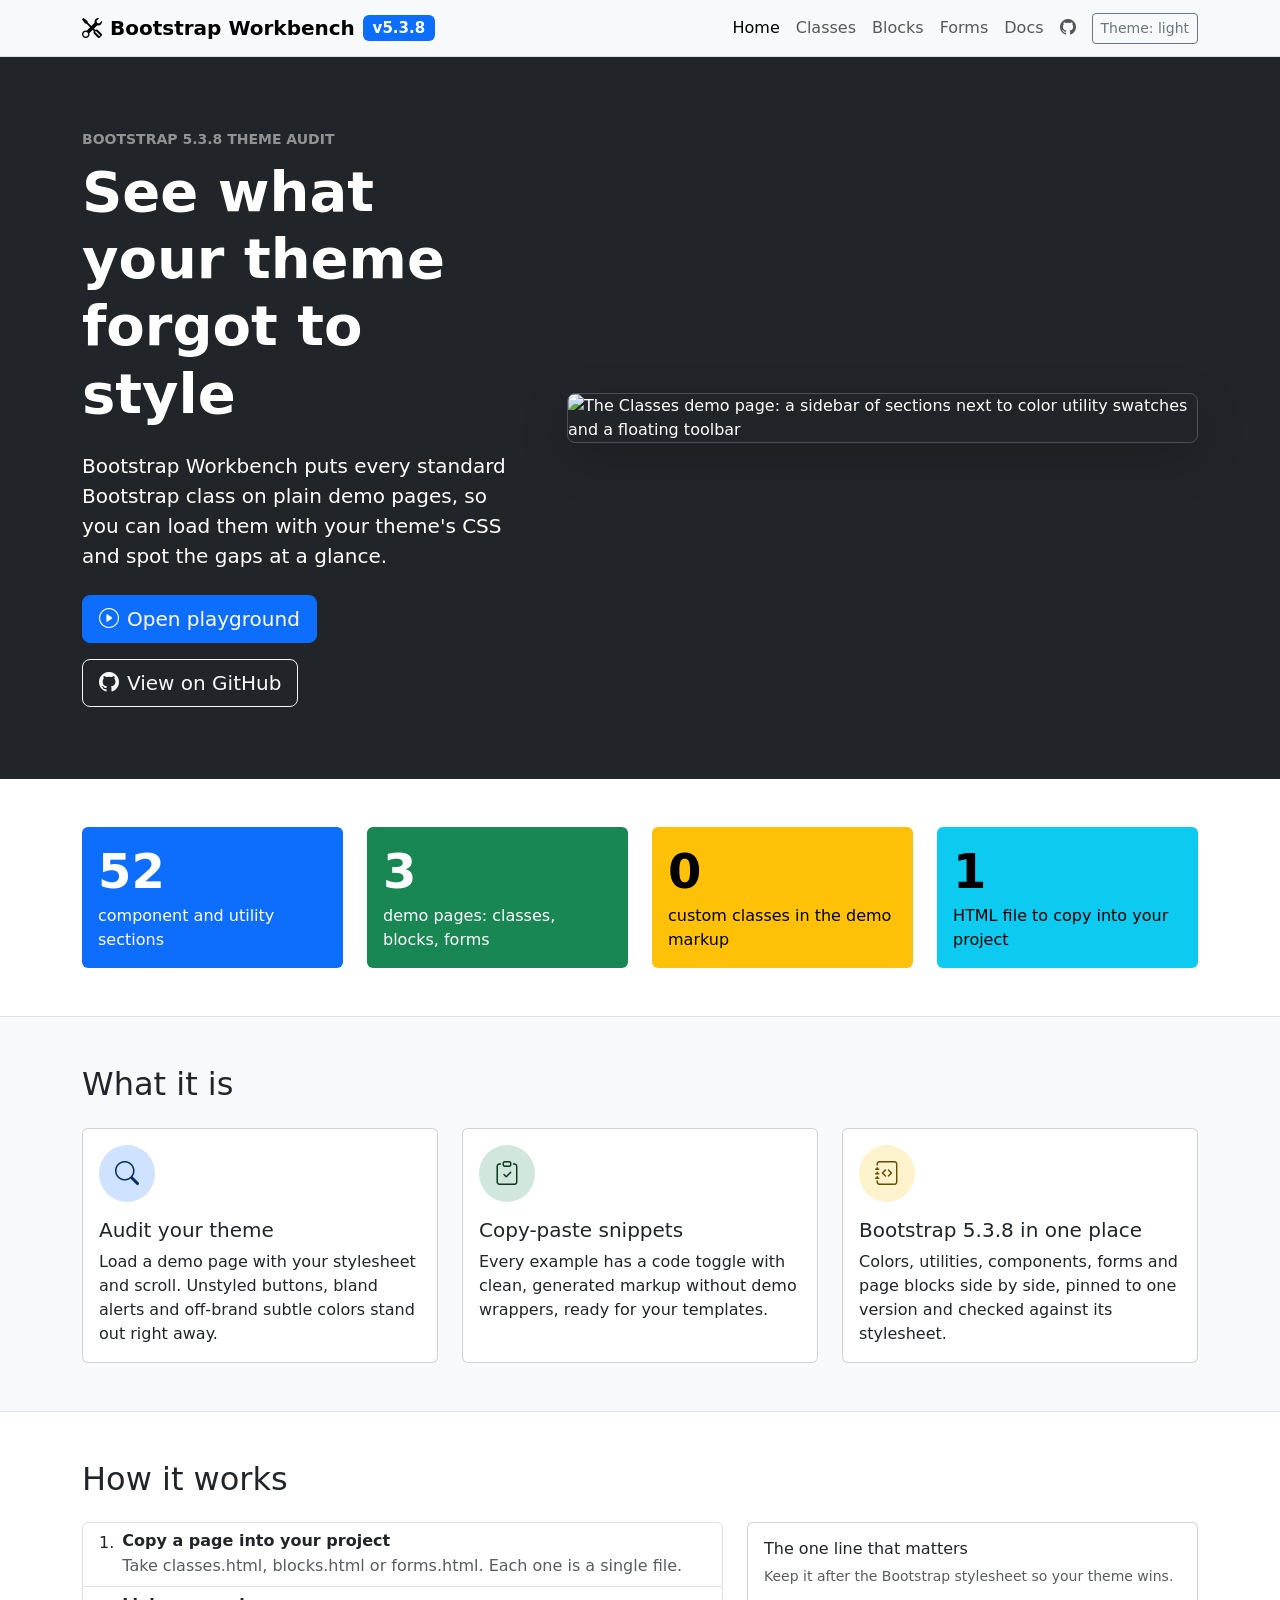
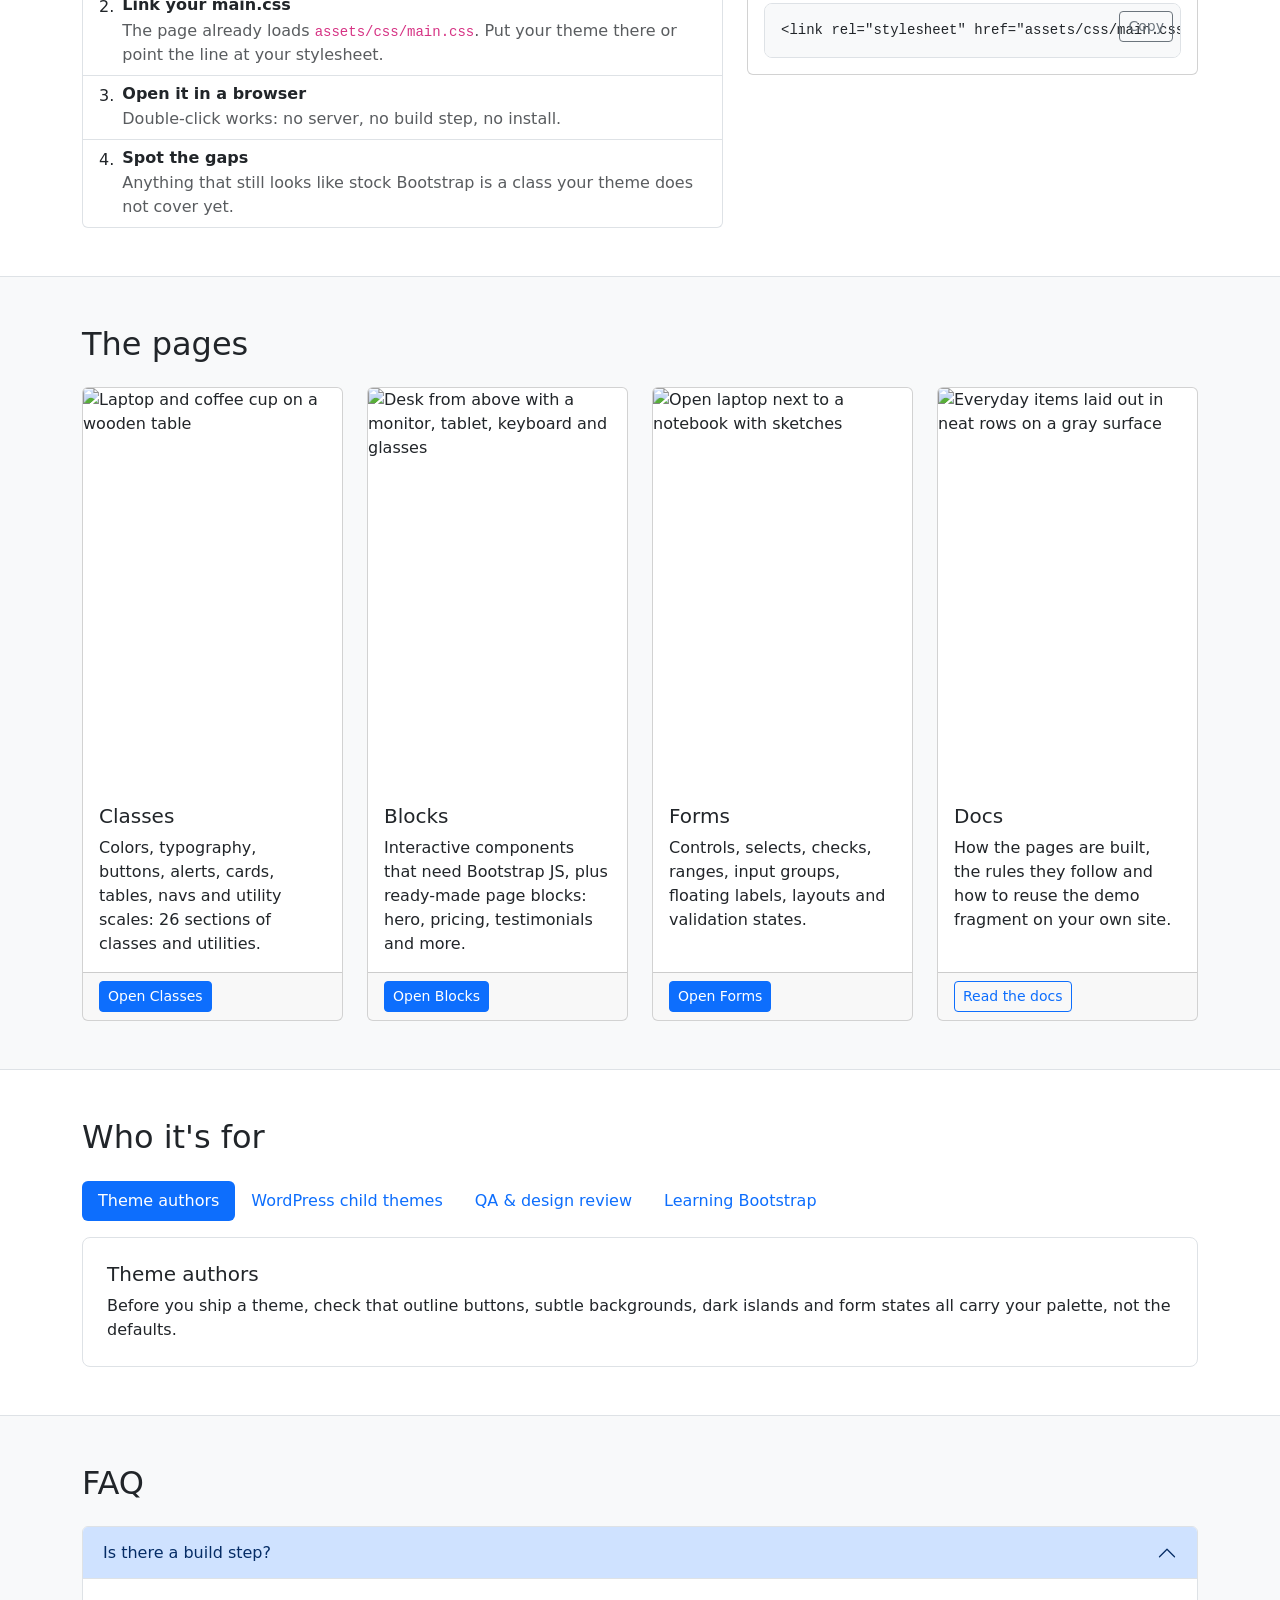
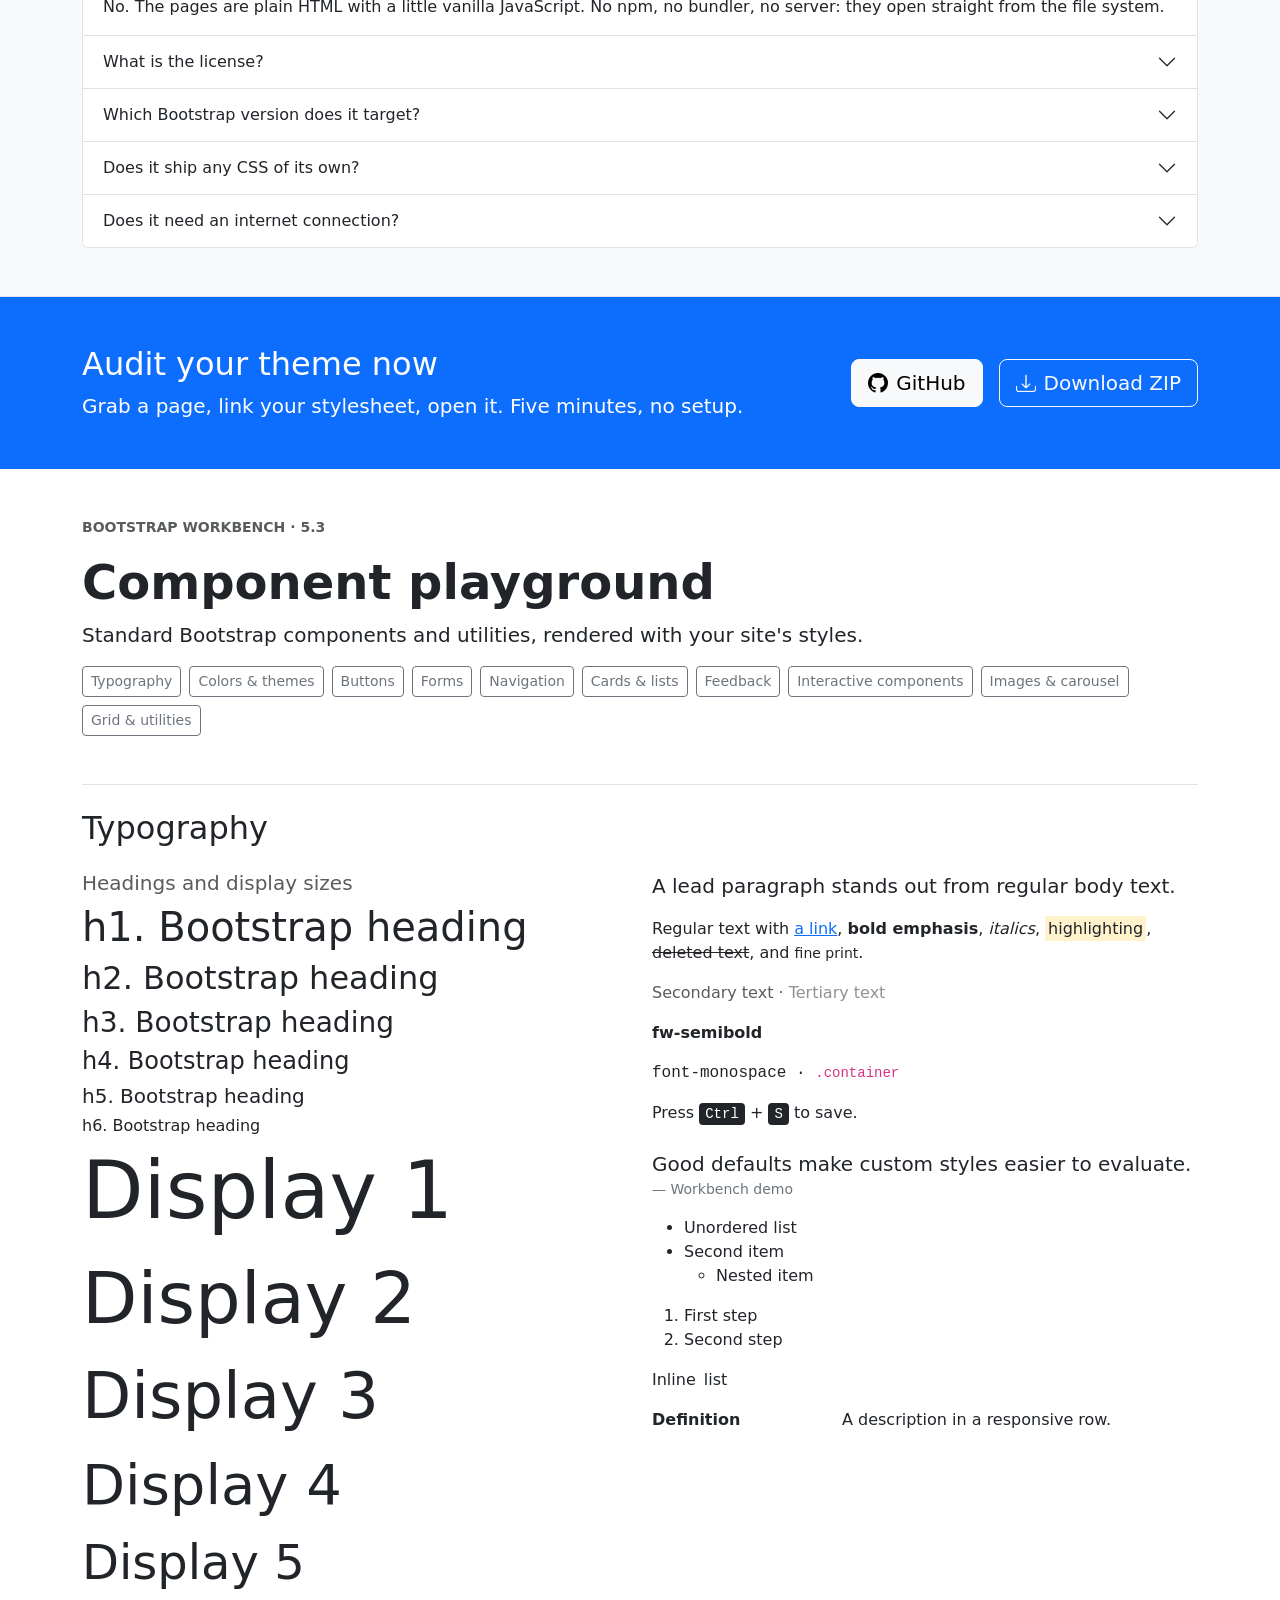
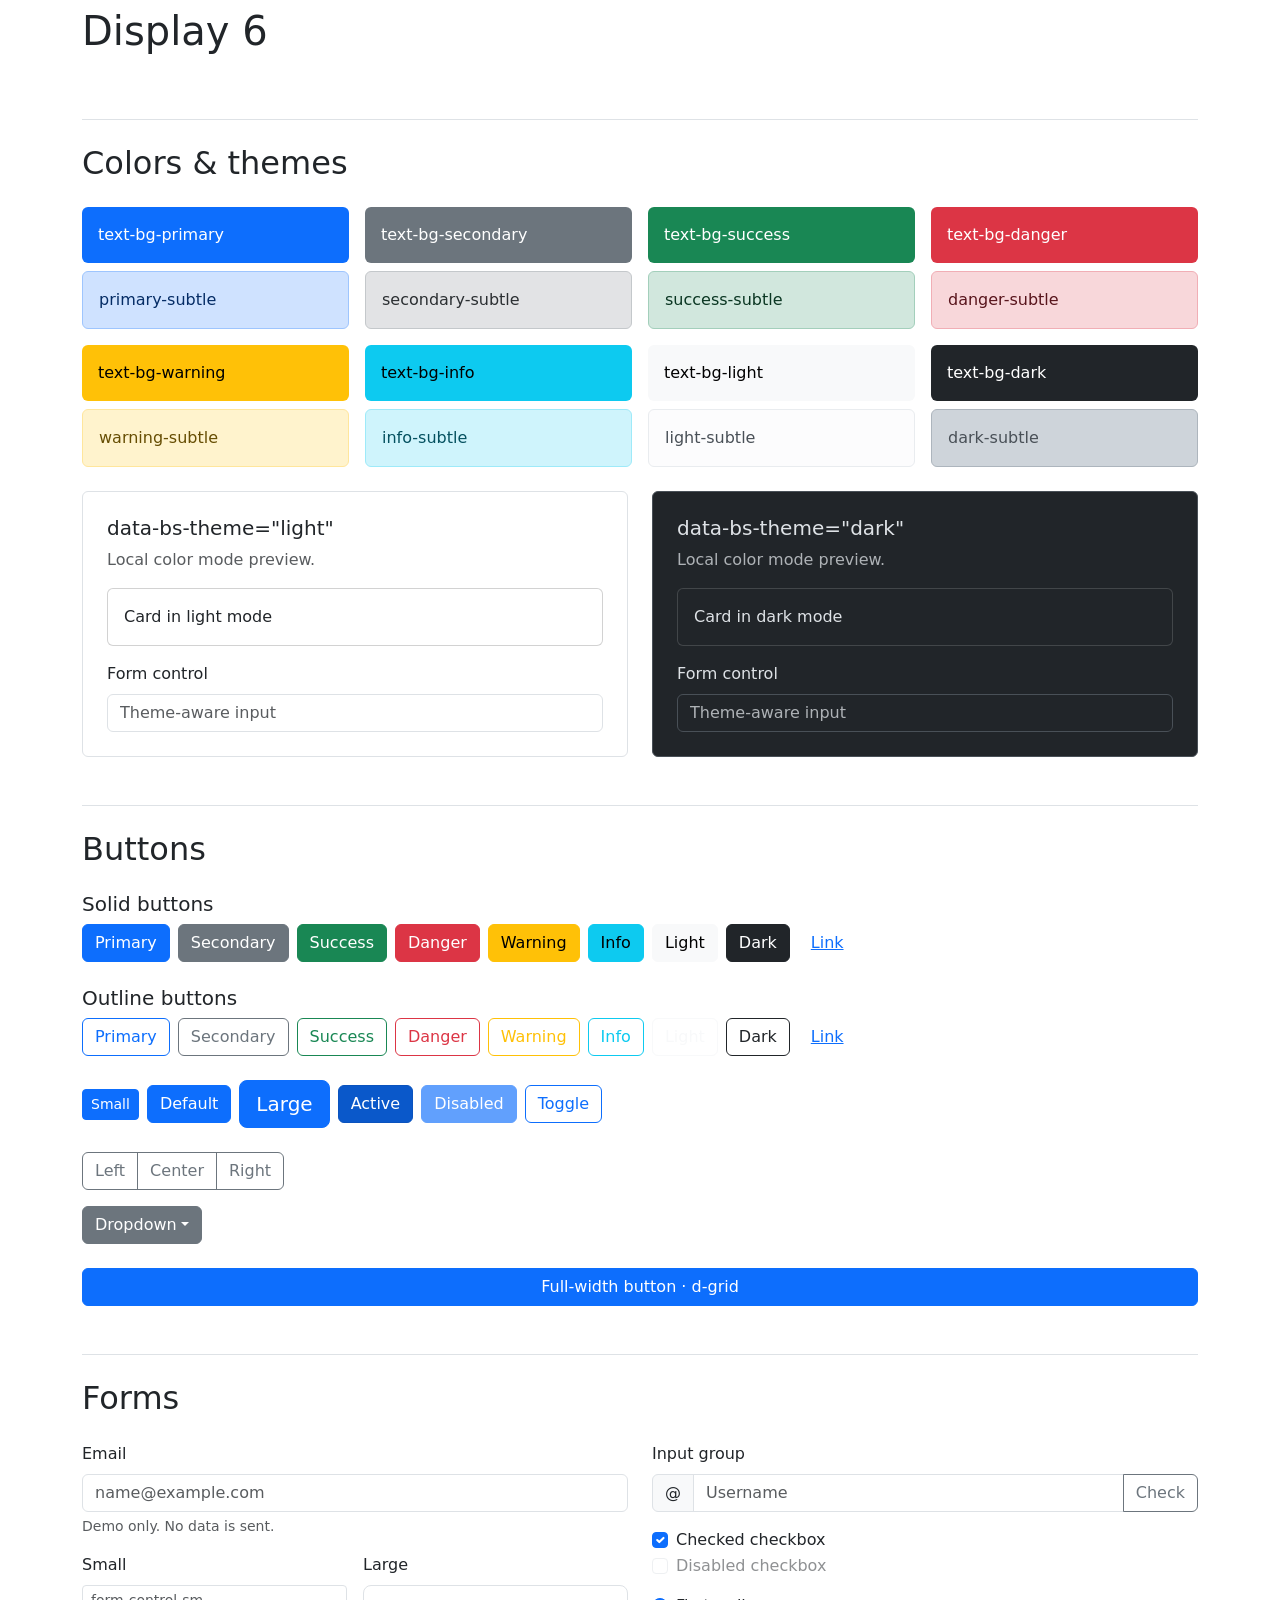
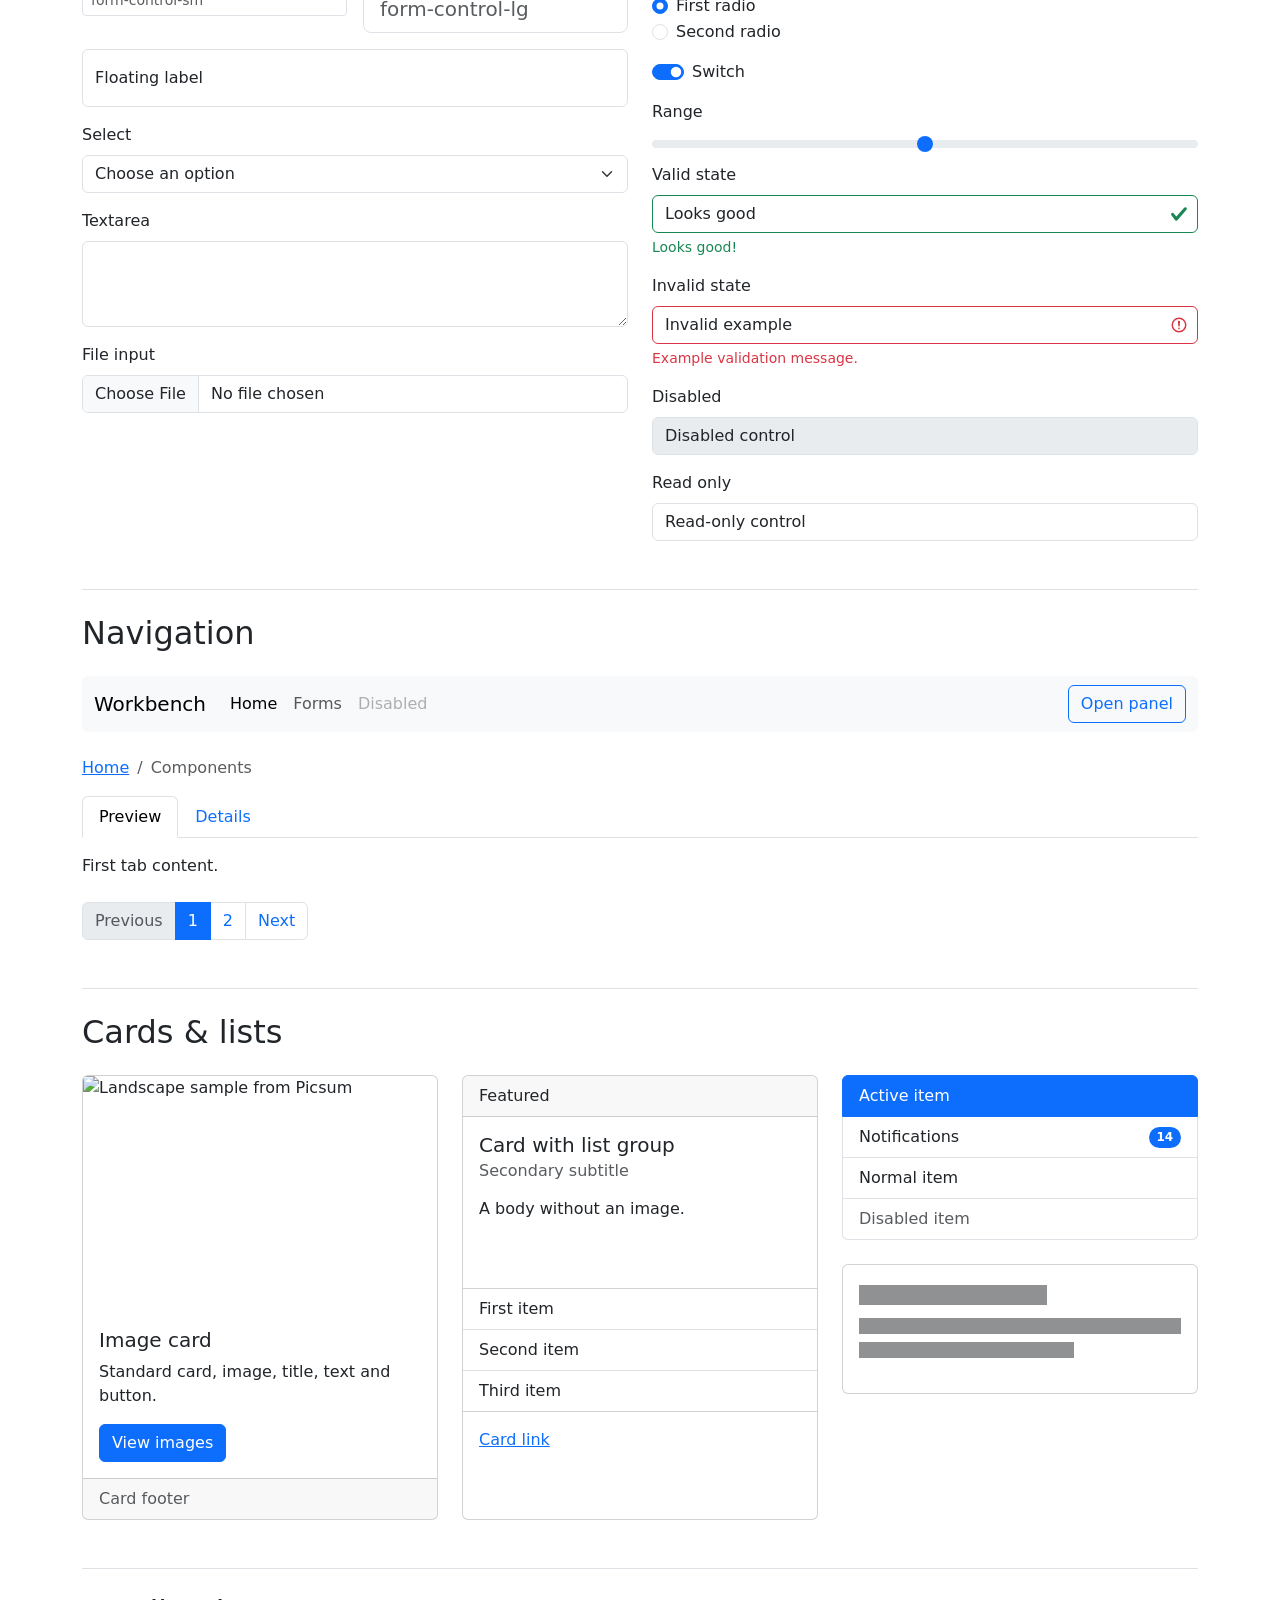
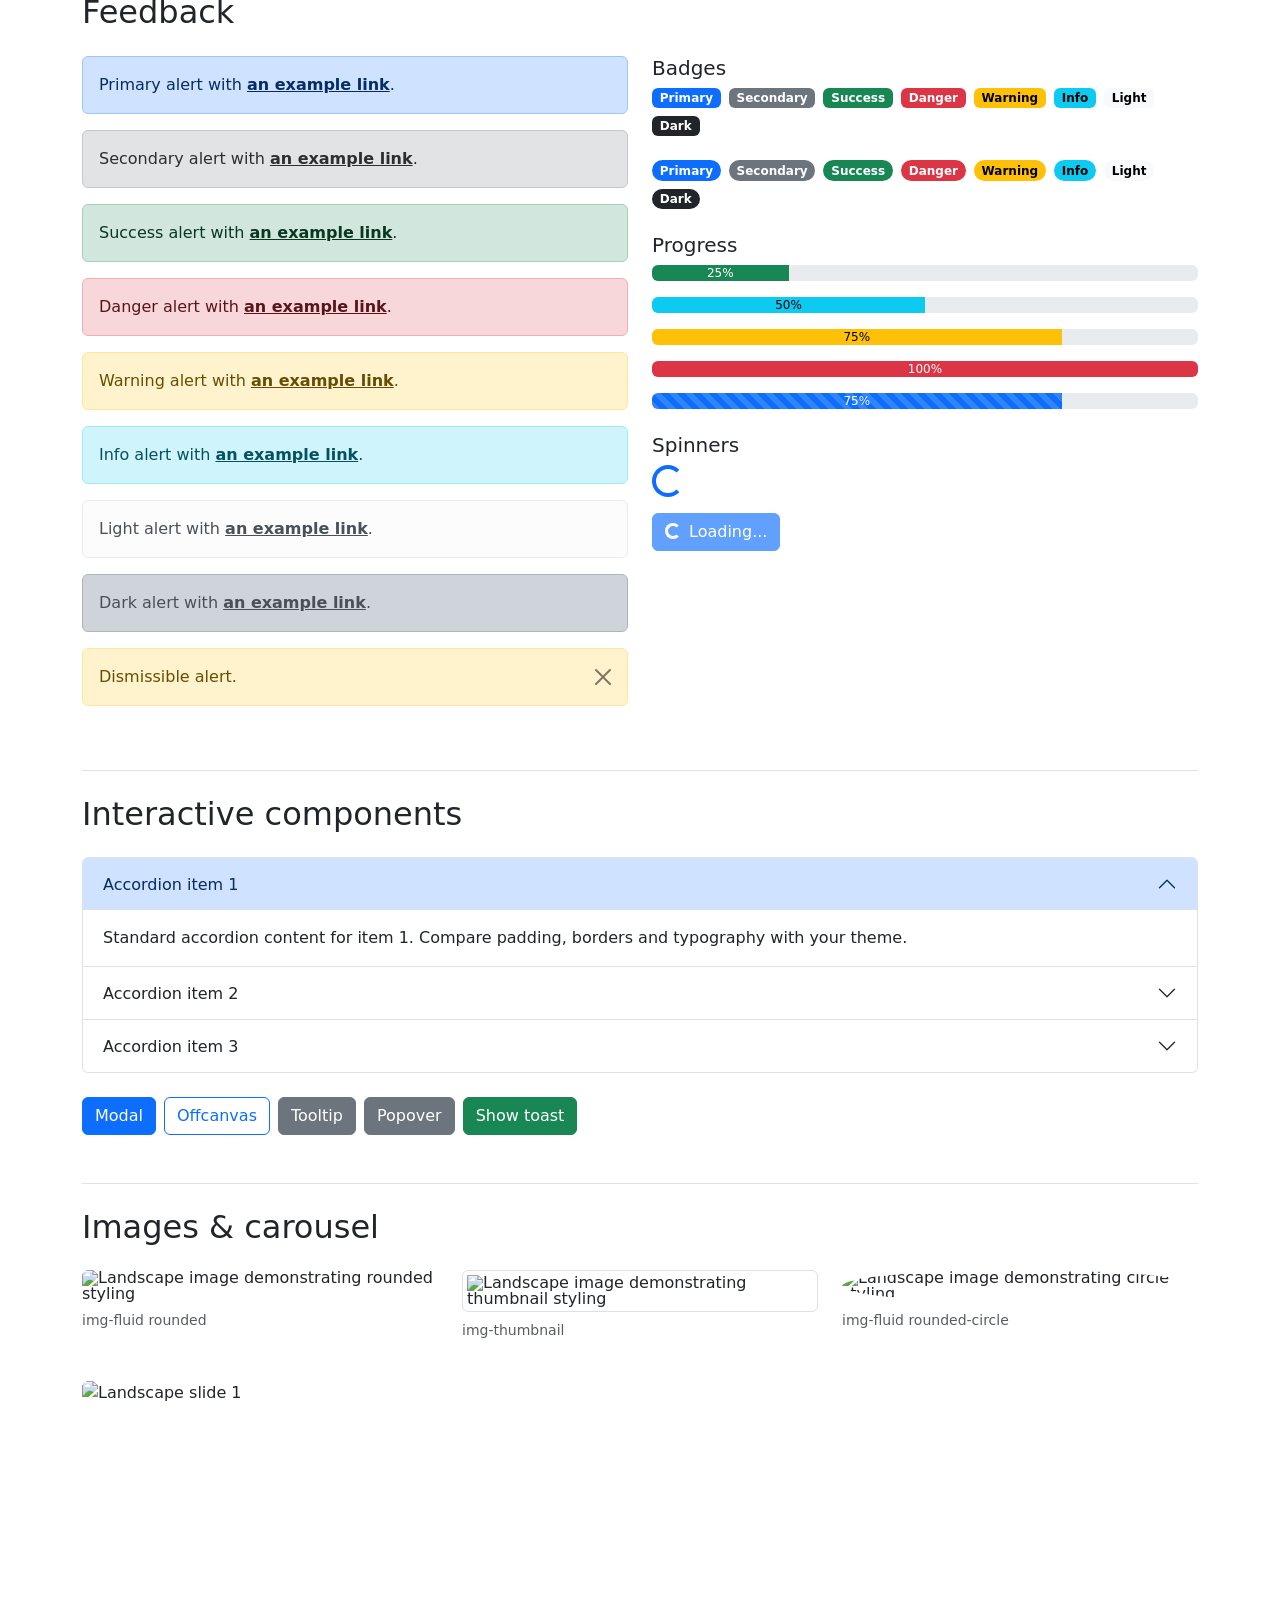
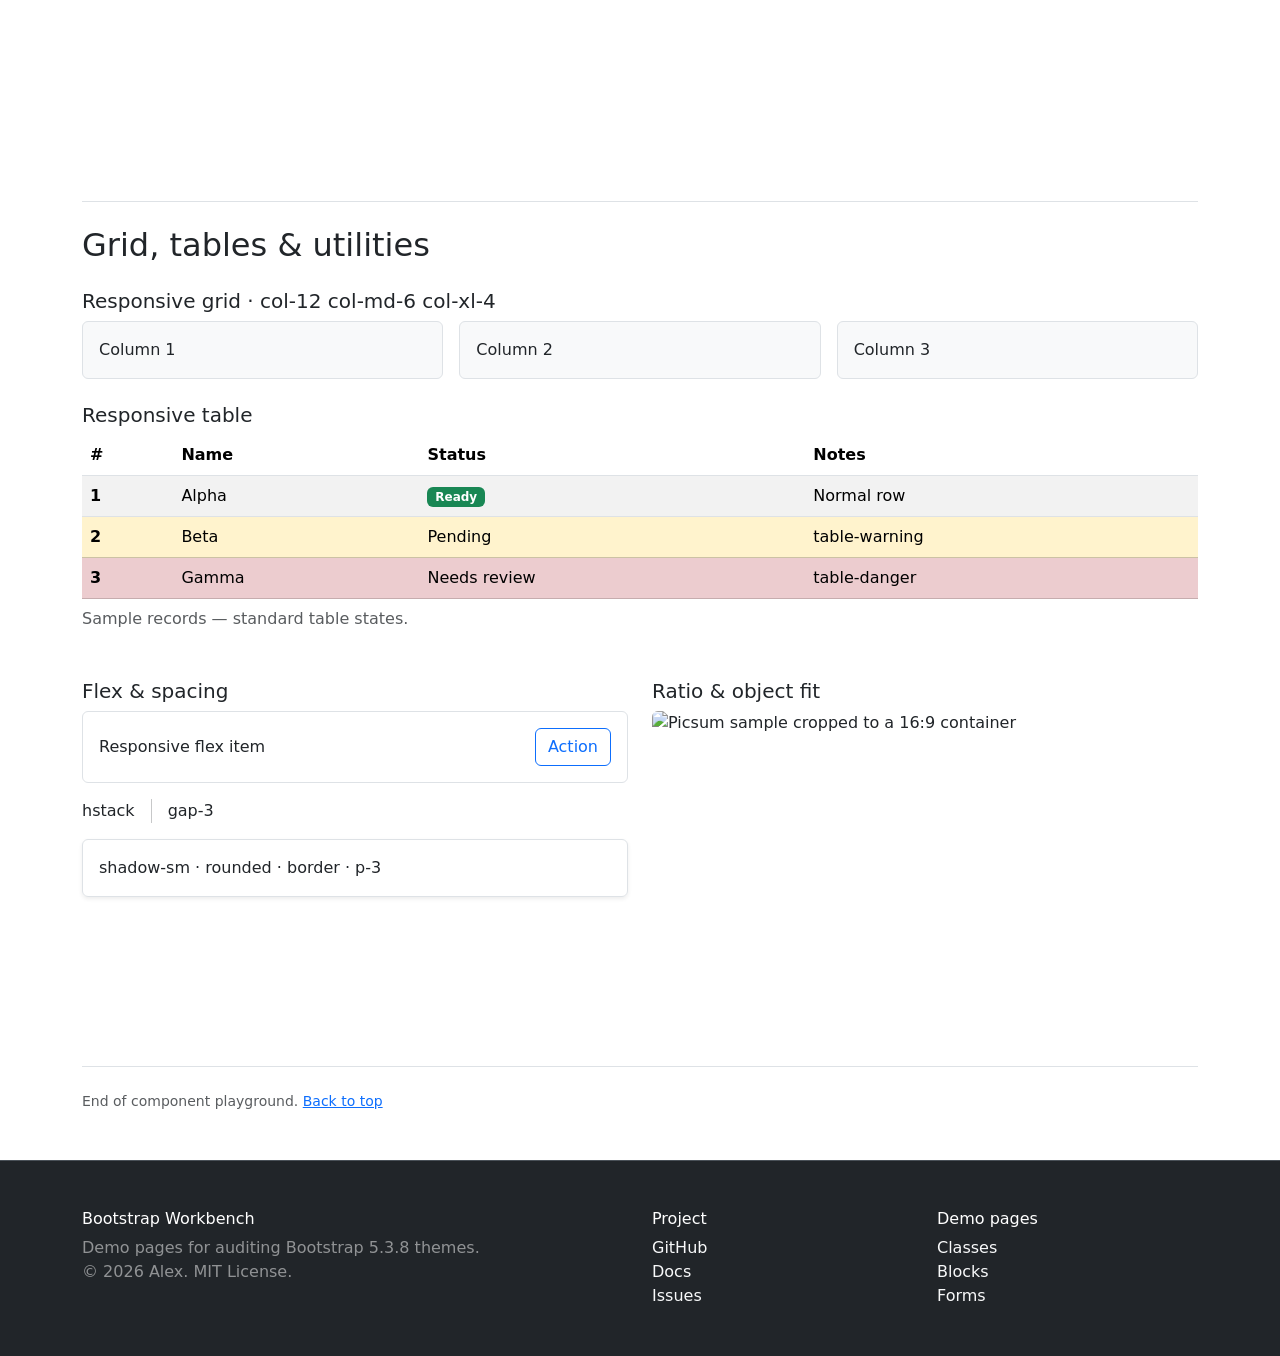
==== commit edc0f2c0: "index: hero, stats, features, how it works, pages, audience tabs, FAQ, CTA Co-Authored-By: Claude Op" ====
--- a/index.html
+++ b/index.html
@@ -46,7 +46,276 @@
 
 <main>
 
-<!-- bw-home-sections -->
+<!-- Hero -->
+<section class="text-bg-dark py-5" data-bs-theme="dark" aria-labelledby="bw-hero-title">
+  <div class="container py-lg-4">
+    <div class="row align-items-center g-5">
+      <div class="col-lg-5">
+        <p class="text-uppercase small fw-semibold text-white-50 mb-2">Bootstrap 5.3.8 theme audit</p>
+        <h1 id="bw-hero-title" class="display-4 fw-bold">See what your theme forgot to style</h1>
+        <p class="lead my-4">Bootstrap Workbench puts every standard Bootstrap class on plain demo pages, so you can load them with your theme's CSS and spot the gaps at a glance.</p>
+        <div class="d-flex flex-wrap gap-3">
+          <a class="btn btn-primary btn-lg" href="#bw-demo"><i class="bi bi-play-circle me-2" aria-hidden="true"></i>Open playground</a>
+          <a class="btn btn-outline-light btn-lg" href="https://github.com/azwiki/bootstrap-workbench"><i class="bi bi-github me-2" aria-hidden="true"></i>View on GitHub</a>
+        </div>
+      </div>
+      <div class="col-lg-7">
+        <img src="https://azwiki.github.io/bootstrap-workbench/assets/img/hero/classes-light.webp" data-bw-src-light="https://azwiki.github.io/bootstrap-workbench/assets/img/hero/classes-light.webp" data-bw-src-dark="https://azwiki.github.io/bootstrap-workbench/assets/img/hero/classes-dark.webp" class="img-fluid rounded-3 shadow-lg border" width="2880" height="1800" decoding="async" alt="The Classes demo page: a sidebar of sections next to color utility swatches and a floating toolbar">
+      </div>
+    </div>
+  </div>
+</section>
+
+<!-- Stats -->
+<section class="container py-5" aria-labelledby="bw-stats-title">
+  <h2 id="bw-stats-title" class="visually-hidden">At a glance</h2>
+  <div class="row row-cols-1 row-cols-sm-2 row-cols-lg-4 g-4">
+    <div class="col">
+      <div class="card text-bg-primary border-0 h-100">
+        <div class="card-body">
+          <p class="display-5 fw-bold mb-1">52</p>
+          <p class="mb-0">component and utility sections</p>
+        </div>
+      </div>
+    </div>
+    <div class="col">
+      <div class="card text-bg-success border-0 h-100">
+        <div class="card-body">
+          <p class="display-5 fw-bold mb-1">3</p>
+          <p class="mb-0">demo pages: classes, blocks, forms</p>
+        </div>
+      </div>
+    </div>
+    <div class="col">
+      <div class="card text-bg-warning border-0 h-100">
+        <div class="card-body">
+          <p class="display-5 fw-bold mb-1">0</p>
+          <p class="mb-0">custom classes in the demo markup</p>
+        </div>
+      </div>
+    </div>
+    <div class="col">
+      <div class="card text-bg-info border-0 h-100">
+        <div class="card-body">
+          <p class="display-5 fw-bold mb-1">1</p>
+          <p class="mb-0">HTML file to copy into your project</p>
+        </div>
+      </div>
+    </div>
+  </div>
+</section>
+
+<!-- What it is -->
+<section class="bg-body-tertiary border-top border-bottom py-5" aria-labelledby="bw-about-title">
+  <div class="container">
+    <h2 id="bw-about-title" class="mb-4">What it is</h2>
+    <div class="row row-cols-1 row-cols-md-3 g-4">
+      <div class="col">
+        <div class="card h-100">
+          <div class="card-body">
+            <span class="d-inline-flex bg-primary-subtle text-primary-emphasis rounded-circle p-3 fs-4 lh-1 mb-3"><i class="bi bi-search" aria-hidden="true"></i></span>
+            <h3 class="h5 card-title">Audit your theme</h3>
+            <p class="card-text">Load a demo page with your stylesheet and scroll. Unstyled buttons, bland alerts and off-brand subtle colors stand out right away.</p>
+          </div>
+        </div>
+      </div>
+      <div class="col">
+        <div class="card h-100">
+          <div class="card-body">
+            <span class="d-inline-flex bg-success-subtle text-success-emphasis rounded-circle p-3 fs-4 lh-1 mb-3"><i class="bi bi-clipboard-check" aria-hidden="true"></i></span>
+            <h3 class="h5 card-title">Copy-paste snippets</h3>
+            <p class="card-text">Every example has a code toggle with clean, generated markup without demo wrappers, ready for your templates.</p>
+          </div>
+        </div>
+      </div>
+      <div class="col">
+        <div class="card h-100">
+          <div class="card-body">
+            <span class="d-inline-flex bg-warning-subtle text-warning-emphasis rounded-circle p-3 fs-4 lh-1 mb-3"><i class="bi bi-journal-code" aria-hidden="true"></i></span>
+            <h3 class="h5 card-title">Bootstrap 5.3.8 in one place</h3>
+            <p class="card-text">Colors, utilities, components, forms and page blocks side by side, pinned to one version and checked against its stylesheet.</p>
+          </div>
+        </div>
+      </div>
+    </div>
+  </div>
+</section>
+
+<!-- How it works -->
+<section class="container py-5" aria-labelledby="bw-how-title">
+  <h2 id="bw-how-title" class="mb-4">How it works</h2>
+  <div class="row g-4 align-items-start">
+    <div class="col-lg-7">
+      <ol class="list-group list-group-numbered">
+        <li class="list-group-item d-flex align-items-start">
+          <div class="ms-2">
+            <h3 class="h6 fw-bold mb-1">Copy a page into your project</h3>
+            <p class="mb-0 text-body-secondary">Take classes.html, blocks.html or forms.html. Each one is a single file.</p>
+          </div>
+        </li>
+        <li class="list-group-item d-flex align-items-start">
+          <div class="ms-2">
+            <h3 class="h6 fw-bold mb-1">Link your main.css</h3>
+            <p class="mb-0 text-body-secondary">The page already loads <code>assets/css/main.css</code>. Put your theme there or point the line at your stylesheet.</p>
+          </div>
+        </li>
+        <li class="list-group-item d-flex align-items-start">
+          <div class="ms-2">
+            <h3 class="h6 fw-bold mb-1">Open it in a browser</h3>
+            <p class="mb-0 text-body-secondary">Double-click works: no server, no build step, no install.</p>
+          </div>
+        </li>
+        <li class="list-group-item d-flex align-items-start">
+          <div class="ms-2">
+            <h3 class="h6 fw-bold mb-1">Spot the gaps</h3>
+            <p class="mb-0 text-body-secondary">Anything that still looks like stock Bootstrap is a class your theme does not cover yet.</p>
+          </div>
+        </li>
+      </ol>
+    </div>
+    <div class="col-lg-5">
+      <div class="card">
+        <div class="card-body">
+          <h3 class="h6 card-title">The one line that matters</h3>
+          <p class="card-text small text-body-secondary">Keep it after the Bootstrap stylesheet so your theme wins.</p>
+          <div class="position-relative">
+            <button type="button" class="btn btn-sm btn-outline-secondary position-absolute top-0 end-0 m-2" data-bw-copy>Copy</button>
+            <pre class="bg-body-tertiary border rounded-3 p-3 pe-5 small mb-0"><code>&lt;link rel="stylesheet" href="assets/css/main.css"&gt;</code></pre>
+          </div>
+        </div>
+      </div>
+    </div>
+  </div>
+</section>
+
+<!-- Pages overview -->
+<section class="bg-body-tertiary border-top border-bottom py-5" aria-labelledby="bw-pages-title">
+  <div class="container">
+    <h2 id="bw-pages-title" class="mb-4">The pages</h2>
+    <div class="row row-cols-1 row-cols-md-2 row-cols-xl-4 g-4">
+      <div class="col">
+        <div class="card h-100">
+          <img src="https://picsum.photos/id/0/600/400.webp" class="card-img-top" width="600" height="400" loading="lazy" decoding="async" alt="Laptop and coffee cup on a wooden table">
+          <div class="card-body">
+            <h3 class="h5 card-title">Classes</h3>
+            <p class="card-text">Colors, typography, buttons, alerts, cards, tables, navs and utility scales: 26 sections of classes and utilities.</p>
+          </div>
+          <div class="card-footer">
+            <a class="btn btn-primary btn-sm" href="classes.html">Open Classes</a>
+          </div>
+        </div>
+      </div>
+      <div class="col">
+        <div class="card h-100">
+          <img src="https://picsum.photos/id/60/600/400.webp" class="card-img-top" width="600" height="400" loading="lazy" decoding="async" alt="Desk from above with a monitor, tablet, keyboard and glasses">
+          <div class="card-body">
+            <h3 class="h5 card-title">Blocks</h3>
+            <p class="card-text">Interactive components that need Bootstrap JS, plus ready-made page blocks: hero, pricing, testimonials and more.</p>
+          </div>
+          <div class="card-footer">
+            <a class="btn btn-primary btn-sm" href="blocks.html">Open Blocks</a>
+          </div>
+        </div>
+      </div>
+      <div class="col">
+        <div class="card h-100">
+          <img src="https://picsum.photos/id/180/600/400.webp" class="card-img-top" width="600" height="400" loading="lazy" decoding="async" alt="Open laptop next to a notebook with sketches">
+          <div class="card-body">
+            <h3 class="h5 card-title">Forms</h3>
+            <p class="card-text">Controls, selects, checks, ranges, input groups, floating labels, layouts and validation states.</p>
+          </div>
+          <div class="card-footer">
+            <a class="btn btn-primary btn-sm" href="forms.html">Open Forms</a>
+          </div>
+        </div>
+      </div>
+      <div class="col">
+        <div class="card h-100">
+          <img src="https://picsum.photos/id/26/600/400.webp" class="card-img-top" width="600" height="400" loading="lazy" decoding="async" alt="Everyday items laid out in neat rows on a gray surface">
+          <div class="card-body">
+            <h3 class="h5 card-title">Docs</h3>
+            <p class="card-text">How the pages are built, the rules they follow and how to reuse the demo fragment on your own site.</p>
+          </div>
+          <div class="card-footer">
+            <a class="btn btn-outline-primary btn-sm" href="https://github.com/azwiki/bootstrap-workbench#readme">Read the docs</a>
+          </div>
+        </div>
+      </div>
+    </div>
+  </div>
+</section>
+
+<!-- Who it's for -->
+<section class="container py-5" aria-labelledby="bw-audience-title">
+  <h2 id="bw-audience-title" class="mb-4">Who it's for</h2>
+  <ul class="nav nav-pills flex-column flex-sm-row mb-3" role="tablist">
+    <li class="nav-item" role="presentation"><button id="bw-aud-tab-1" class="nav-link active" type="button" data-bs-toggle="pill" data-bs-target="#bw-aud-1" role="tab" aria-controls="bw-aud-1" aria-selected="true">Theme authors</button></li>
+    <li class="nav-item" role="presentation"><button id="bw-aud-tab-2" class="nav-link" type="button" data-bs-toggle="pill" data-bs-target="#bw-aud-2" role="tab" aria-controls="bw-aud-2" aria-selected="false">WordPress child themes</button></li>
+    <li class="nav-item" role="presentation"><button id="bw-aud-tab-3" class="nav-link" type="button" data-bs-toggle="pill" data-bs-target="#bw-aud-3" role="tab" aria-controls="bw-aud-3" aria-selected="false">QA &amp; design review</button></li>
+    <li class="nav-item" role="presentation"><button id="bw-aud-tab-4" class="nav-link" type="button" data-bs-toggle="pill" data-bs-target="#bw-aud-4" role="tab" aria-controls="bw-aud-4" aria-selected="false">Learning Bootstrap</button></li>
+  </ul>
+  <div class="tab-content border rounded-3 p-4">
+    <div id="bw-aud-1" class="tab-pane fade show active" role="tabpanel" aria-labelledby="bw-aud-tab-1" tabindex="0">
+      <h3 class="h5">Theme authors</h3>
+      <p class="mb-0">Before you ship a theme, check that outline buttons, subtle backgrounds, dark islands and form states all carry your palette, not the defaults.</p>
+    </div>
+    <div id="bw-aud-2" class="tab-pane fade" role="tabpanel" aria-labelledby="bw-aud-tab-2" tabindex="0">
+      <h3 class="h5">WordPress child themes</h3>
+      <p class="mb-0">Bootstrap-based parent themes such as picostrap compile your SCSS into one stylesheet. Point a demo page at it and see what your variables actually changed.</p>
+    </div>
+    <div id="bw-aud-3" class="tab-pane fade" role="tabpanel" aria-labelledby="bw-aud-tab-3" tabindex="0">
+      <h3 class="h5">QA &amp; design review</h3>
+      <p class="mb-0">One page, every state. Review light and dark mode, three breakpoints and the token panel without clicking through a whole site.</p>
+    </div>
+    <div id="bw-aud-4" class="tab-pane fade" role="tabpanel" aria-labelledby="bw-aud-tab-4" tabindex="0">
+      <h3 class="h5">Learning Bootstrap</h3>
+      <p class="mb-0">Every example sits next to its markup. Toggle the code, copy it, change a class and watch what happens.</p>
+    </div>
+  </div>
+</section>
+
+<!-- FAQ -->
+<section class="bg-body-tertiary border-top border-bottom py-5" aria-labelledby="bw-faq-title">
+  <div class="container">
+    <h2 id="bw-faq-title" class="mb-4">FAQ</h2>
+    <div class="accordion" id="bw-faq">
+      <div class="accordion-item">
+        <h3 class="accordion-header"><button class="accordion-button" type="button" data-bs-toggle="collapse" data-bs-target="#bw-faq-1" aria-expanded="true" aria-controls="bw-faq-1">Is there a build step?</button></h3>
+        <div id="bw-faq-1" class="accordion-collapse collapse show" data-bs-parent="#bw-faq"><div class="accordion-body">No. The pages are plain HTML with a little vanilla JavaScript. No npm, no bundler, no server: they open straight from the file system.</div></div>
+      </div>
+      <div class="accordion-item">
+        <h3 class="accordion-header"><button class="accordion-button collapsed" type="button" data-bs-toggle="collapse" data-bs-target="#bw-faq-2" aria-expanded="false" aria-controls="bw-faq-2">What is the license?</button></h3>
+        <div id="bw-faq-2" class="accordion-collapse collapse" data-bs-parent="#bw-faq"><div class="accordion-body">MIT. Use the pages in client work, commercial themes or courses.</div></div>
+      </div>
+      <div class="accordion-item">
+        <h3 class="accordion-header"><button class="accordion-button collapsed" type="button" data-bs-toggle="collapse" data-bs-target="#bw-faq-3" aria-expanded="false" aria-controls="bw-faq-3">Which Bootstrap version does it target?</button></h3>
+        <div id="bw-faq-3" class="accordion-collapse collapse" data-bs-parent="#bw-faq"><div class="accordion-body">Bootstrap 5.3.8, pinned with Subresource Integrity. Only classes that exist in that version's stylesheet are used.</div></div>
+      </div>
+      <div class="accordion-item">
+        <h3 class="accordion-header"><button class="accordion-button collapsed" type="button" data-bs-toggle="collapse" data-bs-target="#bw-faq-4" aria-expanded="false" aria-controls="bw-faq-4">Does it ship any CSS of its own?</button></h3>
+        <div id="bw-faq-4" class="accordion-collapse collapse" data-bs-parent="#bw-faq"><div class="accordion-body">No. <code>assets/css/main.css</code> is an empty placeholder for your theme, and the demo tools are built from Bootstrap classes only.</div></div>
+      </div>
+      <div class="accordion-item">
+        <h3 class="accordion-header"><button class="accordion-button collapsed" type="button" data-bs-toggle="collapse" data-bs-target="#bw-faq-5" aria-expanded="false" aria-controls="bw-faq-5">Does it need an internet connection?</button></h3>
+        <div id="bw-faq-5" class="accordion-collapse collapse" data-bs-parent="#bw-faq"><div class="accordion-body">Yes. Bootstrap and Bootstrap Icons load from jsDelivr and the sample images from picsum.photos. For offline work, switch to the commented-out local Bootstrap lines in each page.</div></div>
+      </div>
+    </div>
+  </div>
+</section>
+
+<!-- Call to action -->
+<section class="text-bg-primary py-5" aria-labelledby="bw-cta-title">
+  <div class="container d-flex flex-column flex-lg-row align-items-lg-center justify-content-between gap-4">
+    <div>
+      <h2 id="bw-cta-title" class="mb-2">Audit your theme now</h2>
+      <p class="lead mb-0">Grab a page, link your stylesheet, open it. Five minutes, no setup.</p>
+    </div>
+    <div class="d-flex flex-wrap gap-3">
+      <a class="btn btn-light btn-lg" href="https://github.com/azwiki/bootstrap-workbench"><i class="bi bi-github me-2" aria-hidden="true"></i>GitHub</a>
+      <a class="btn btn-outline-light btn-lg" href="https://github.com/azwiki/bootstrap-workbench/archive/refs/heads/main.zip"><i class="bi bi-download me-2" aria-hidden="true"></i>Download ZIP</a>
+    </div>
+  </div>
+</section>
 
 <!-- Bootstrap 5.3 component playground. "Copy entire demo" copies this section
      (without the code toggles) for pasting into another site's <body>. -->
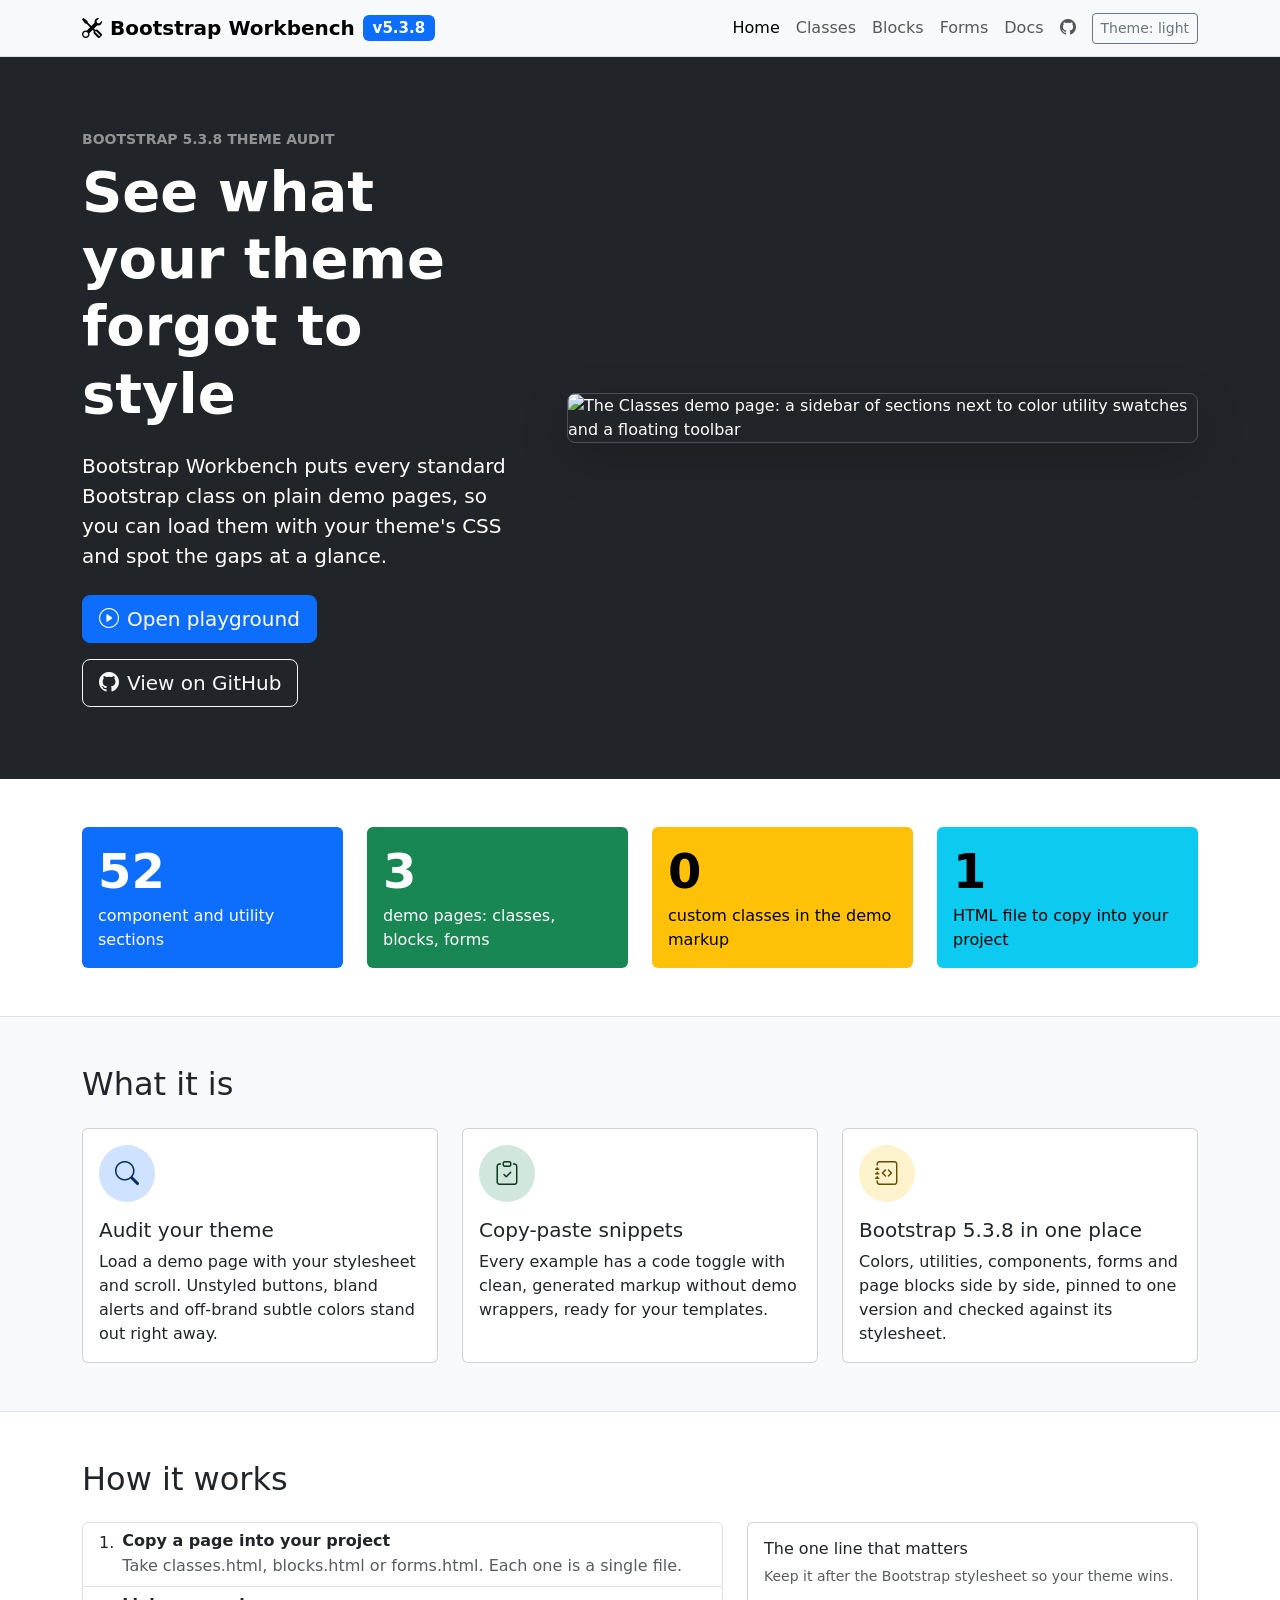
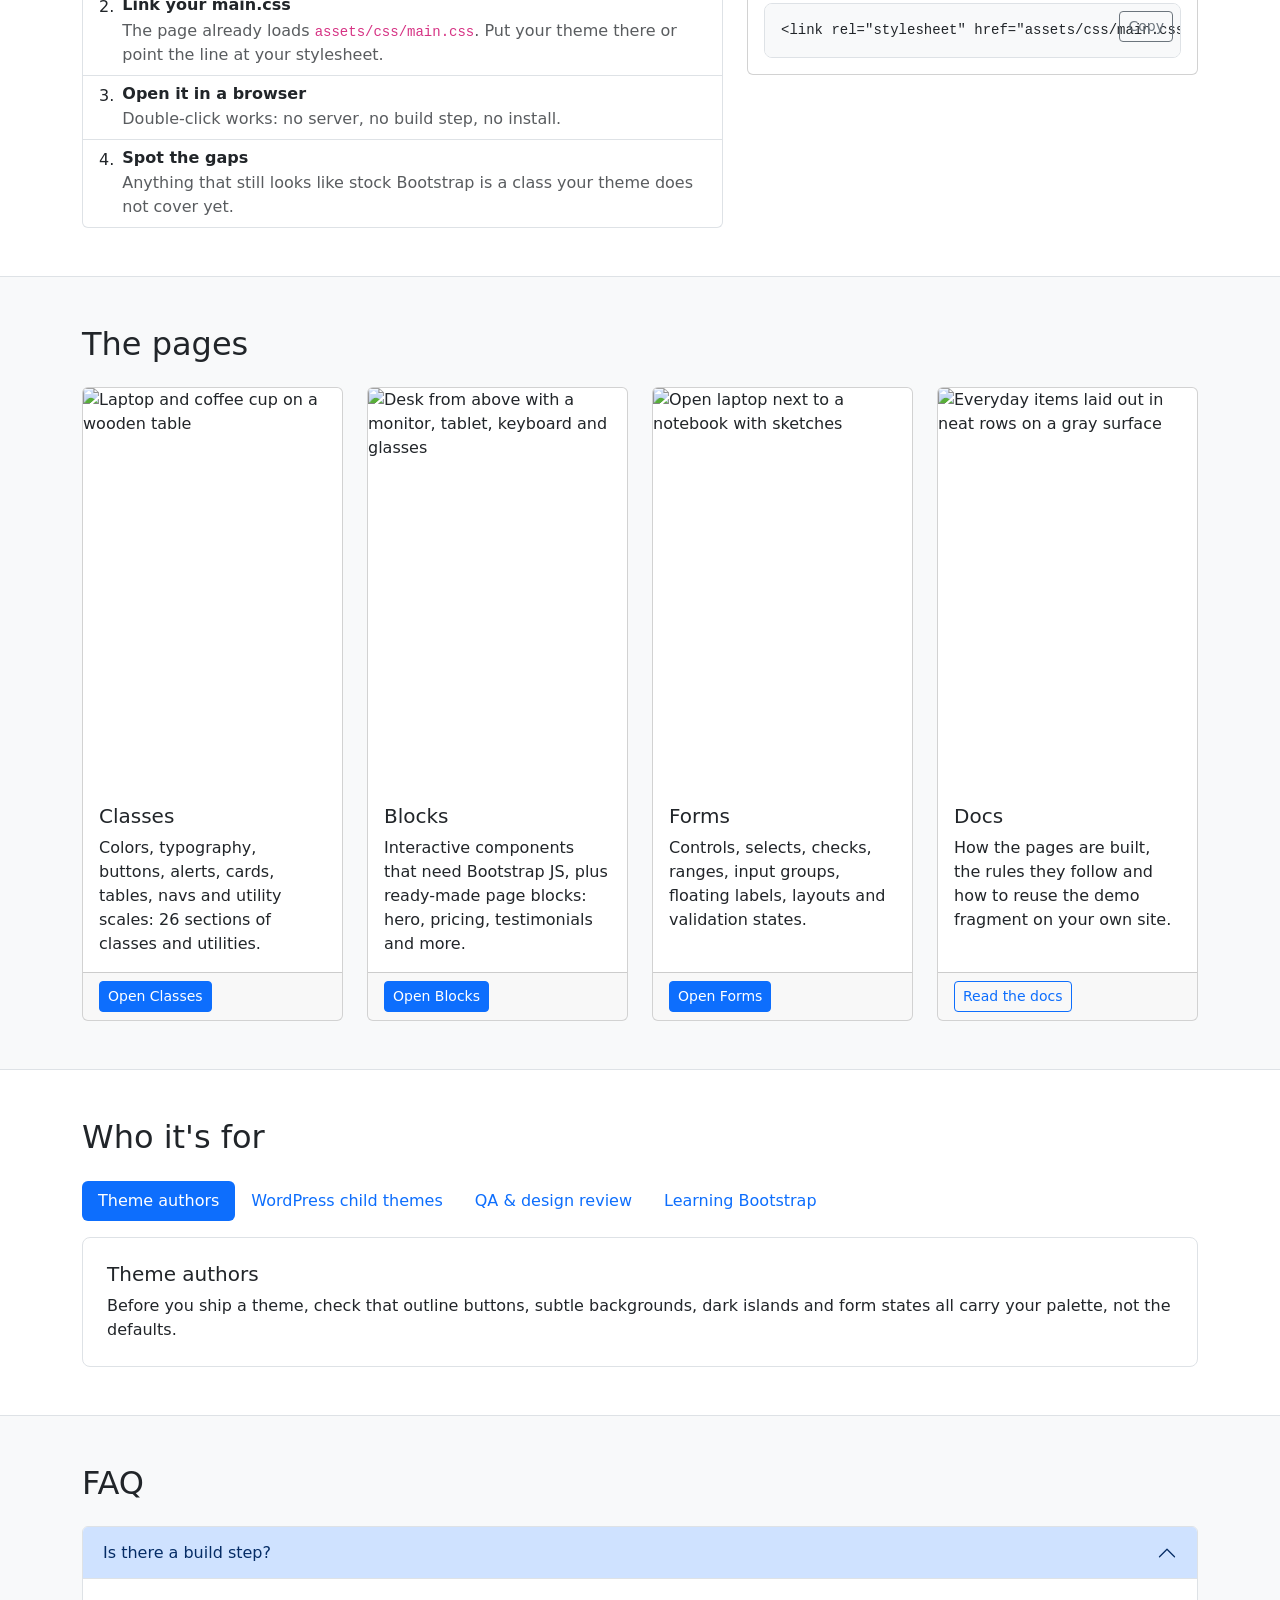
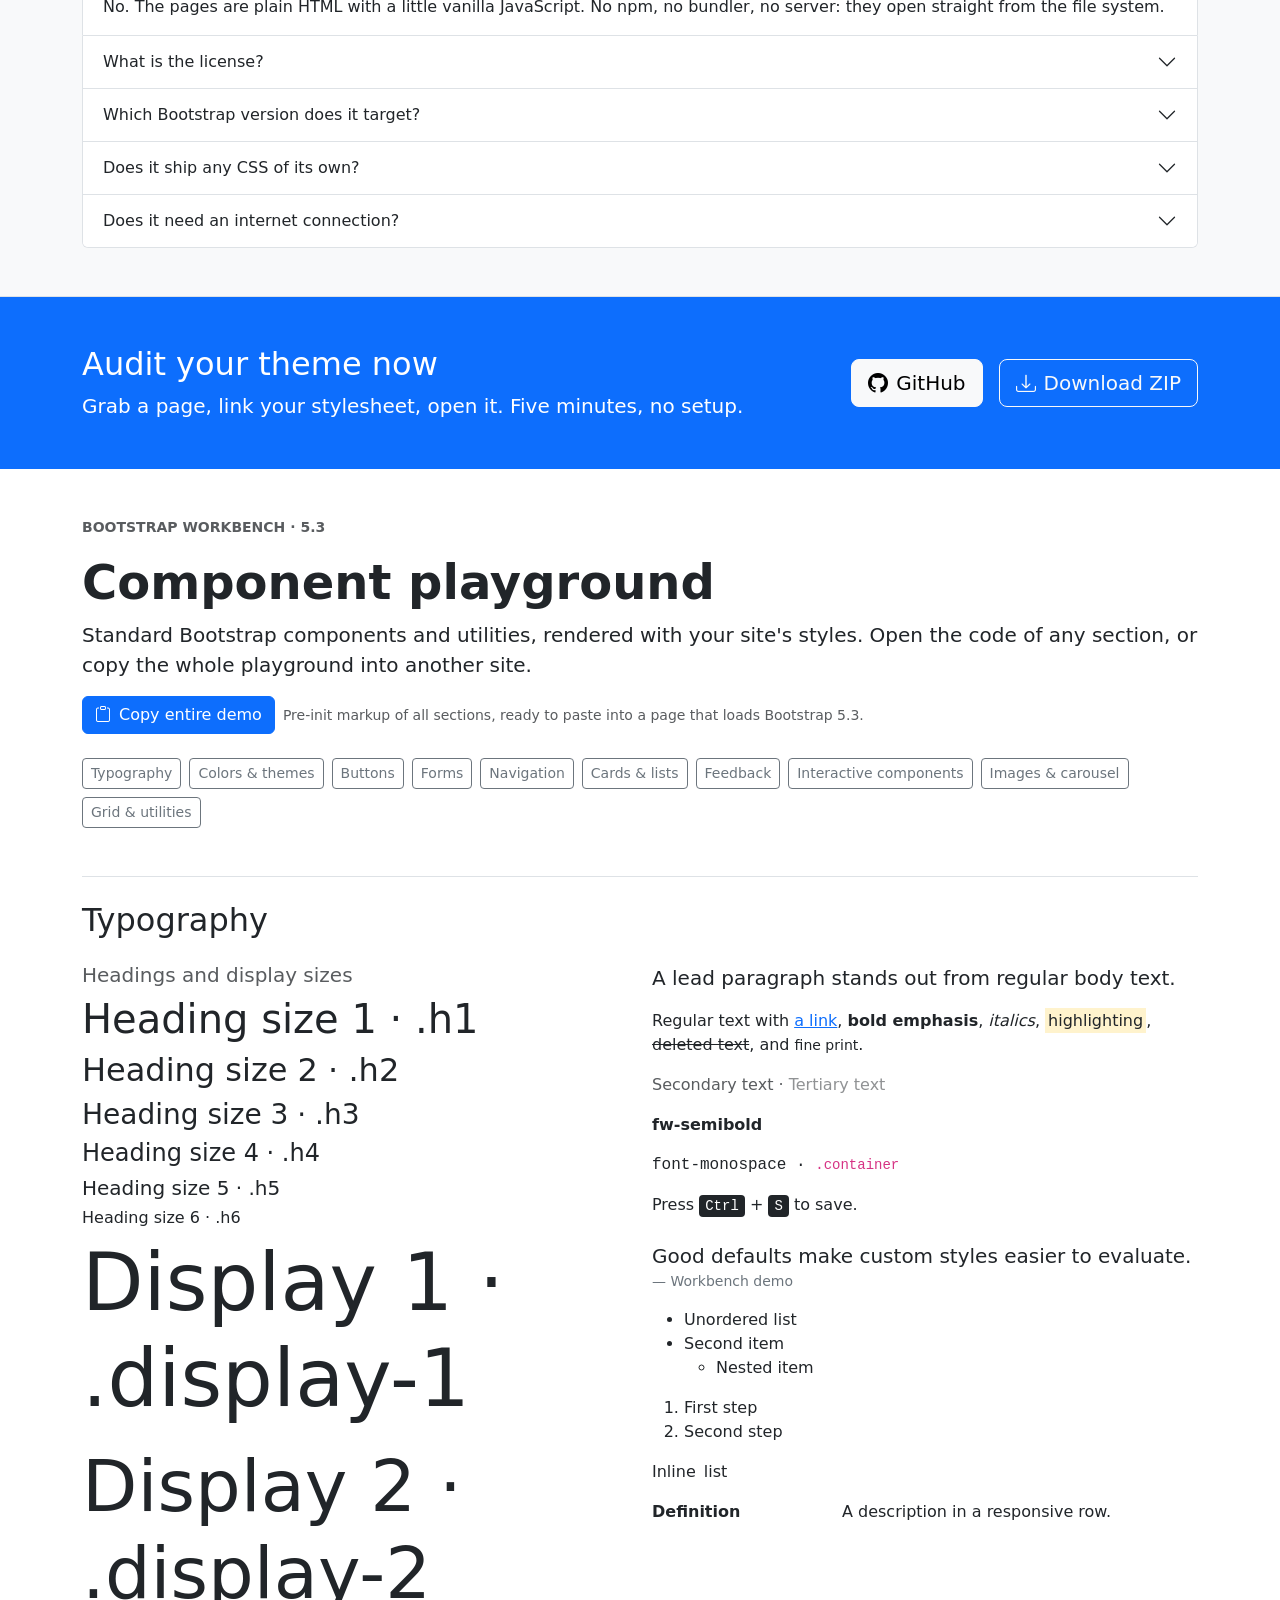
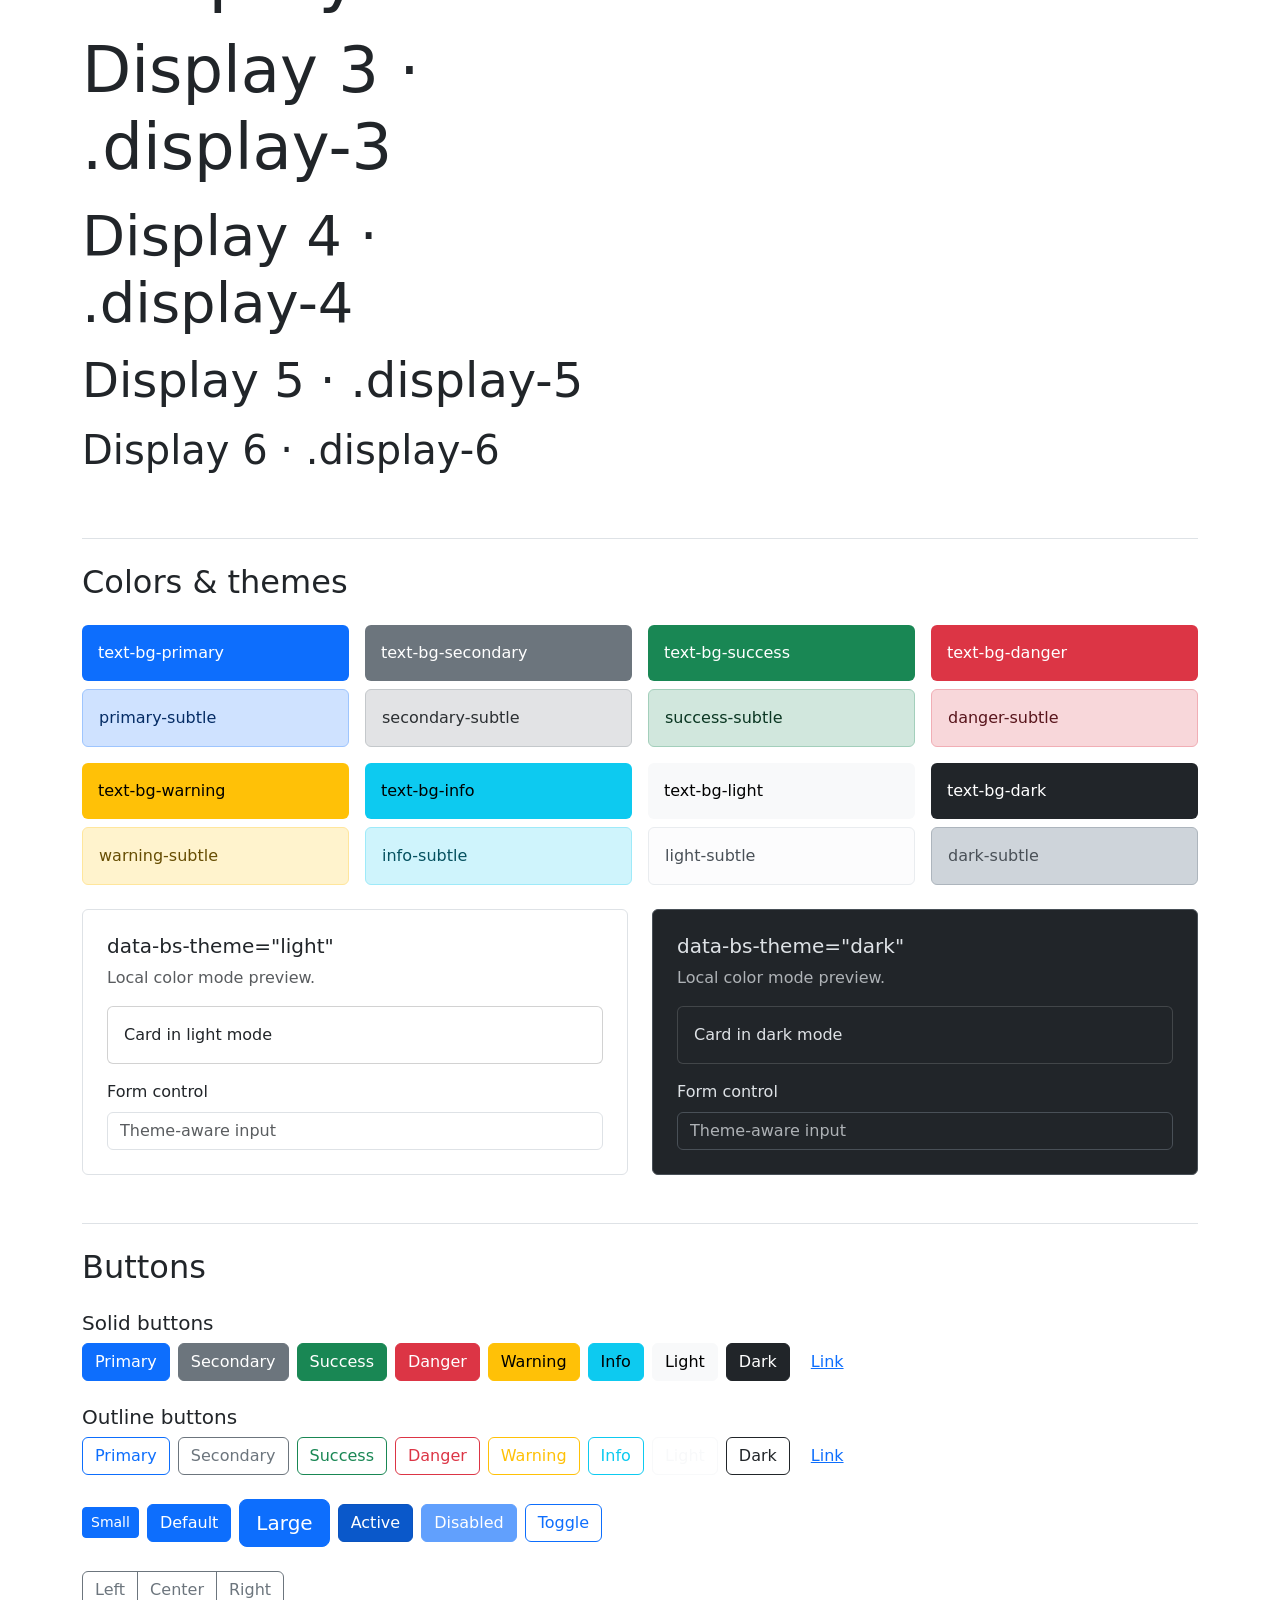
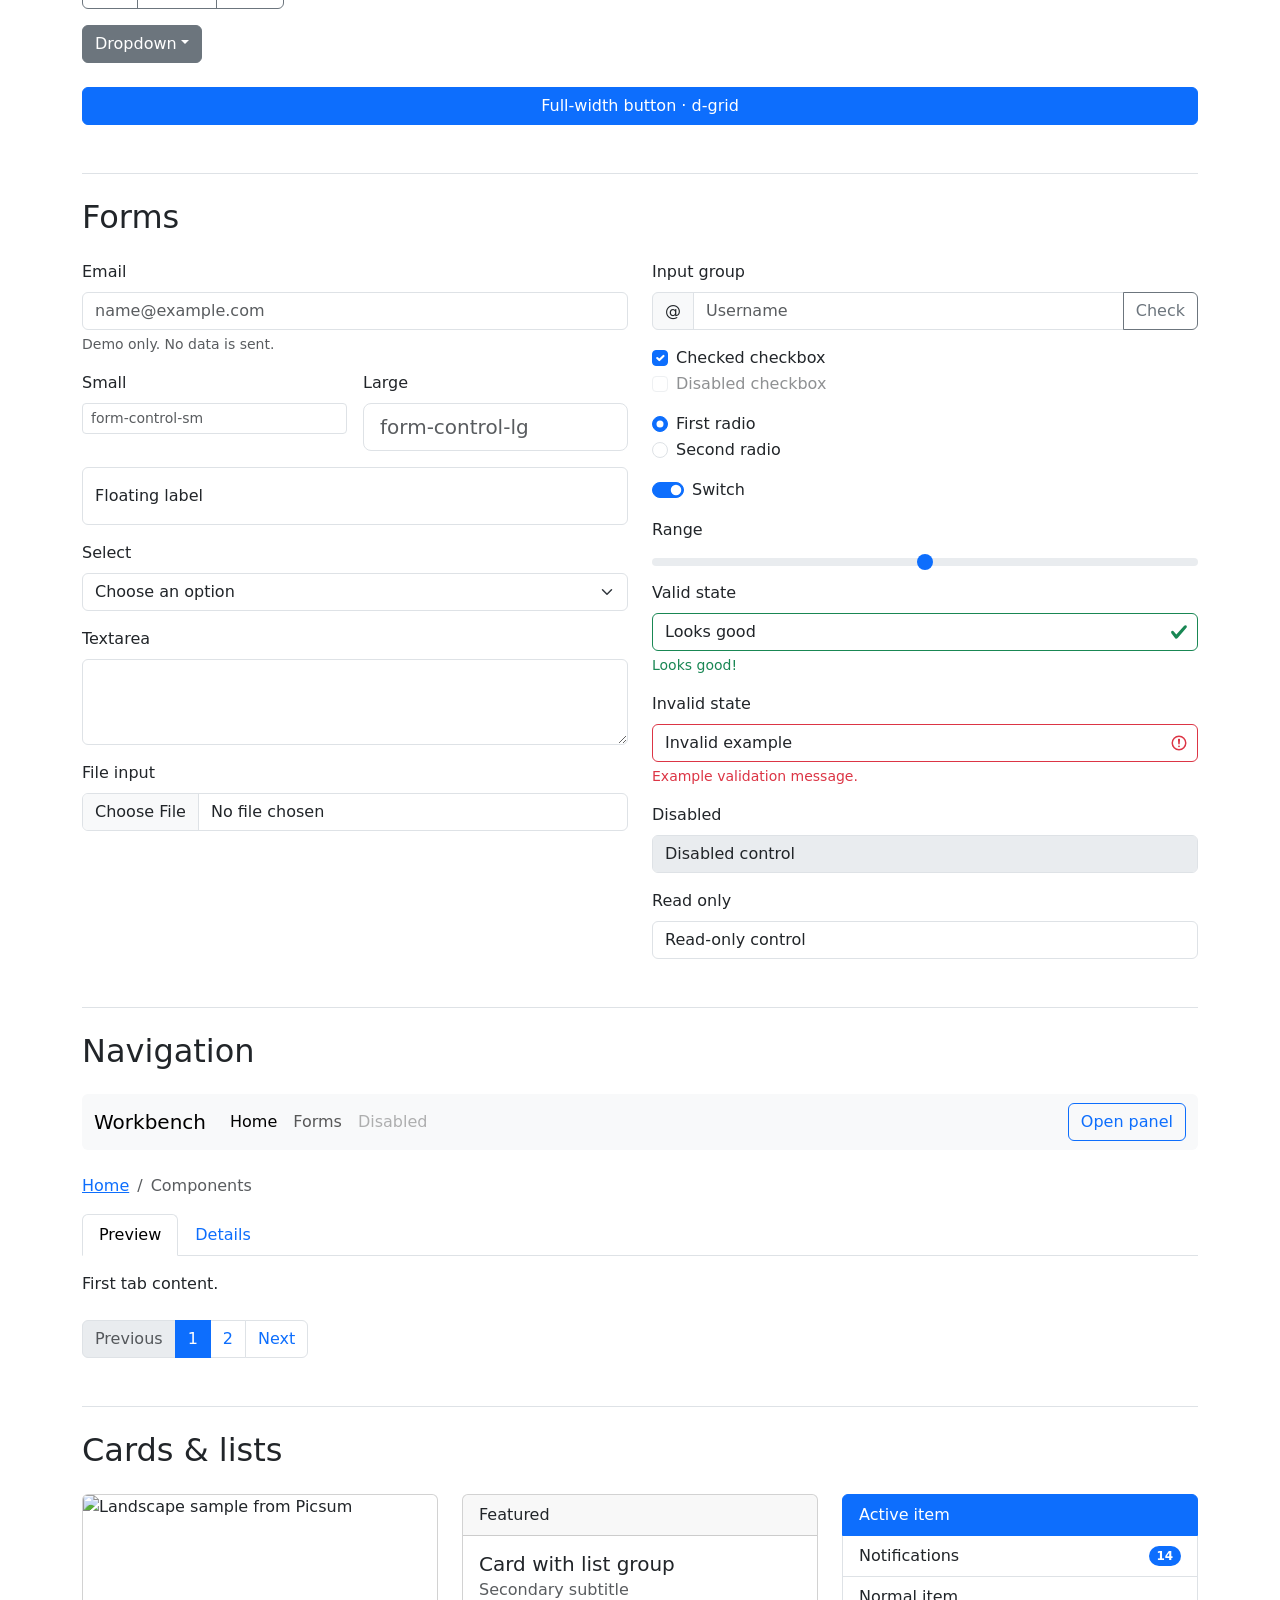
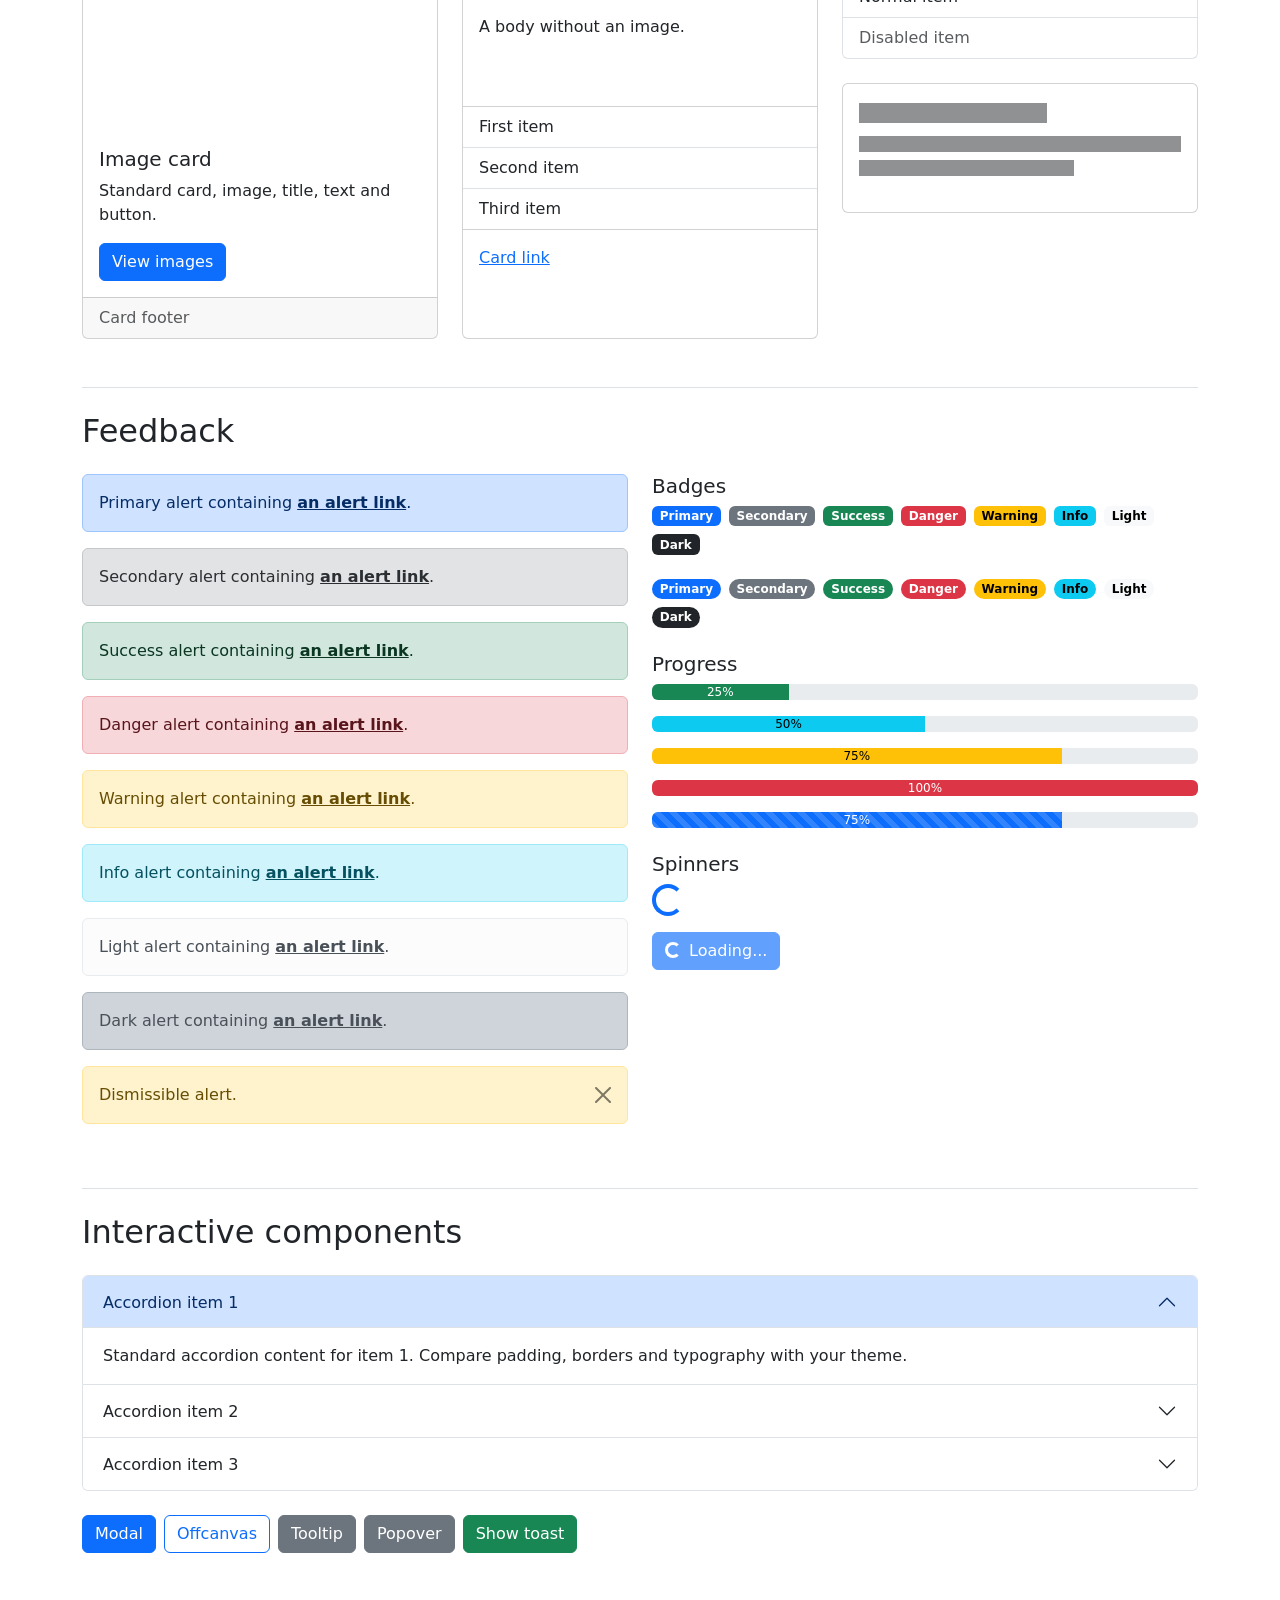
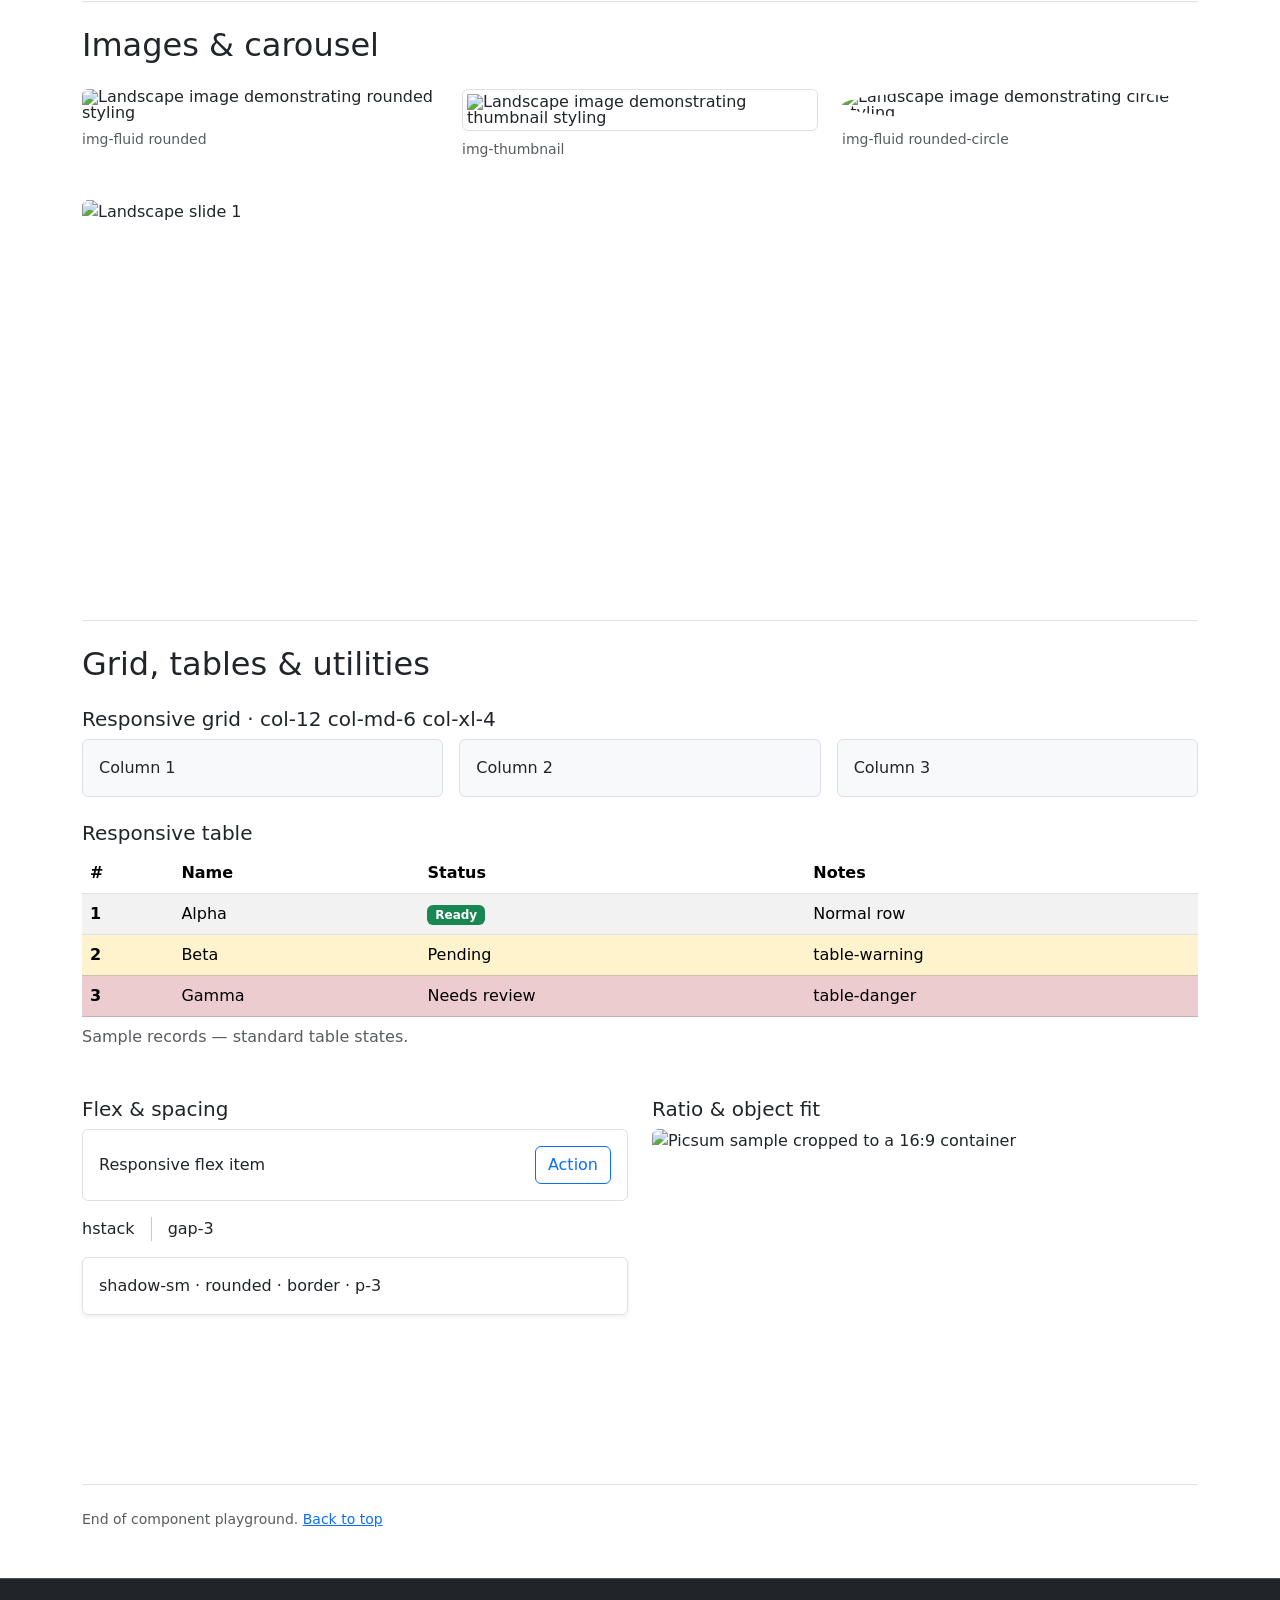
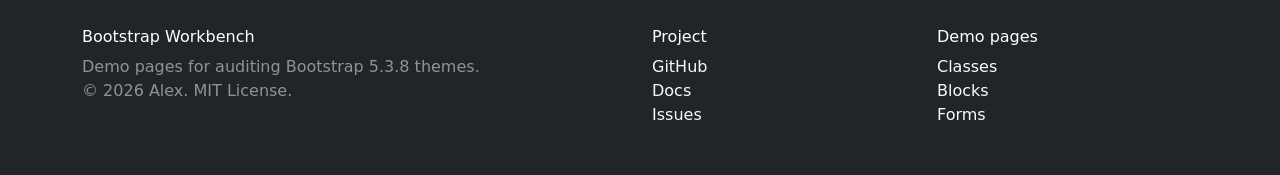
==== commit 4413abe9: "index playground: <section>, heading levels, original sample text, decoding=async, copy-all hook Co-" ====
--- a/index.html
+++ b/index.html
@@ -323,7 +323,11 @@
   <header class="mb-5">
     <p class="text-body-secondary text-uppercase small fw-semibold">Bootstrap workbench · 5.3</p>
     <h2 id="bw-demo-title" class="display-5 fw-bold">Component playground</h2>
-    <p class="lead">Standard Bootstrap components and utilities, rendered with your site's styles.</p>
+    <p class="lead">Standard Bootstrap components and utilities, rendered with your site's styles. Open the code of any section, or copy the whole playground into another site.</p>
+    <div class="d-flex flex-wrap align-items-center gap-2 mb-4" data-bw-skip>
+      <button type="button" class="btn btn-primary" data-bw-copy-all><i class="bi bi-clipboard me-2" aria-hidden="true"></i><span>Copy entire demo</span></button>
+      <span class="small text-body-secondary">Pre-init markup of all sections, ready to paste into a page that loads Bootstrap 5.3.</span>
+    </div>
     <nav aria-label="Demo sections" class="d-flex flex-wrap gap-2">
       <a class="btn btn-outline-secondary btn-sm" href="#bw-typography">Typography</a>
       <a class="btn btn-outline-secondary btn-sm" href="#bw-colors">Colors &amp; themes</a>
@@ -337,23 +341,23 @@
       <a class="btn btn-outline-secondary btn-sm" href="#bw-utilities">Grid &amp; utilities</a>
     </nav>
   </header>
-  <section id="bw-typography" class="border-top pt-4 mb-5" aria-labelledby="bw-typography-title">
-    <h2 id="bw-typography-title" class="mb-4">Typography</h2>
+  <section id="bw-typography" class="border-top pt-4 mb-5" data-bw-snippet aria-labelledby="bw-typography-title">
+    <h3 id="bw-typography-title" class="h2 mb-4">Typography</h3>
     <div class="row g-4">
       <div class="col-lg-6">
-        <h3 class="h5 text-body-secondary">Headings and display sizes</h3>
-        <p class="h1">h1. Bootstrap heading</p>
-        <p class="h2">h2. Bootstrap heading</p>
-        <p class="h3">h3. Bootstrap heading</p>
-        <p class="h4">h4. Bootstrap heading</p>
-        <p class="h5">h5. Bootstrap heading</p>
-        <p class="h6">h6. Bootstrap heading</p>
-        <p class="display-1">Display 1</p>
-        <p class="display-2">Display 2</p>
-        <p class="display-3">Display 3</p>
-        <p class="display-4">Display 4</p>
-        <p class="display-5">Display 5</p>
-        <p class="display-6">Display 6</p>
+        <h4 class="h5 text-body-secondary">Headings and display sizes</h4>
+        <p class="h1">Heading size 1 · .h1</p>
+        <p class="h2">Heading size 2 · .h2</p>
+        <p class="h3">Heading size 3 · .h3</p>
+        <p class="h4">Heading size 4 · .h4</p>
+        <p class="h5">Heading size 5 · .h5</p>
+        <p class="h6">Heading size 6 · .h6</p>
+        <p class="display-1">Display 1 · .display-1</p>
+        <p class="display-2">Display 2 · .display-2</p>
+        <p class="display-3">Display 3 · .display-3</p>
+        <p class="display-4">Display 4 · .display-4</p>
+        <p class="display-5">Display 5 · .display-5</p>
+        <p class="display-6">Display 6 · .display-6</p>
       </div>
       <div class="col-lg-6">
         <p class="lead">A lead paragraph stands out from regular body text.</p>
@@ -369,8 +373,8 @@
       </div>
     </div>
   </section>
-  <section id="bw-colors" class="border-top pt-4 mb-5" aria-labelledby="bw-colors-title">
-    <h2 id="bw-colors-title" class="mb-4">Colors &amp; themes</h2>
+  <section id="bw-colors" class="border-top pt-4 mb-5" data-bw-snippet aria-labelledby="bw-colors-title">
+    <h3 id="bw-colors-title" class="h2 mb-4">Colors &amp; themes</h3>
     <div class="row g-3 mb-4">
       <div class="col-6 col-md-3"><div class="p-3 rounded text-bg-primary">text-bg-primary</div><div class="p-3 mt-2 rounded bg-primary-subtle text-primary-emphasis border border-primary-subtle">primary-subtle</div></div>
       <div class="col-6 col-md-3"><div class="p-3 rounded text-bg-secondary">text-bg-secondary</div><div class="p-3 mt-2 rounded bg-secondary-subtle text-secondary-emphasis border border-secondary-subtle">secondary-subtle</div></div>
@@ -383,20 +387,20 @@
     </div>
     <div class="row g-4">
       <div class="col-md-6"><div data-bs-theme="light" class="p-4 border rounded bg-body text-body">
-        <h3 class="h5">data-bs-theme="light"</h3><p class="text-body-secondary">Local color mode preview.</p>
+        <h4 class="h5">data-bs-theme="light"</h4><p class="text-body-secondary">Local color mode preview.</p>
         <div class="card"><div class="card-body">Card in light mode</div></div>
         <label for="bw-theme-light" class="form-label mt-3">Form control</label><input id="bw-theme-light" class="form-control" placeholder="Theme-aware input">
       </div></div>
       <div class="col-md-6"><div data-bs-theme="dark" class="p-4 border rounded bg-body text-body">
-        <h3 class="h5">data-bs-theme="dark"</h3><p class="text-body-secondary">Local color mode preview.</p>
+        <h4 class="h5">data-bs-theme="dark"</h4><p class="text-body-secondary">Local color mode preview.</p>
         <div class="card"><div class="card-body">Card in dark mode</div></div>
         <label for="bw-theme-dark" class="form-label mt-3">Form control</label><input id="bw-theme-dark" class="form-control" placeholder="Theme-aware input">
       </div></div>
     </div>
   </section>
-  <section id="bw-buttons" class="border-top pt-4 mb-5" aria-labelledby="bw-buttons-title">
-    <h2 id="bw-buttons-title" class="mb-4">Buttons</h2>
-    <h3 class="h5">Solid buttons</h3>
+  <section id="bw-buttons" class="border-top pt-4 mb-5" data-bw-snippet aria-labelledby="bw-buttons-title">
+    <h3 id="bw-buttons-title" class="h2 mb-4">Buttons</h3>
+    <h4 class="h5">Solid buttons</h4>
     <div class="d-flex flex-wrap gap-2 mb-4">
       <button type="button" class="btn btn-primary">Primary</button>
       <button type="button" class="btn btn-secondary">Secondary</button>
@@ -408,7 +412,7 @@
       <button type="button" class="btn btn-dark">Dark</button>
       <button type="button" class="btn btn-link">Link</button>
     </div>
-    <h3 class="h5">Outline buttons</h3>
+    <h4 class="h5">Outline buttons</h4>
     <div class="d-flex flex-wrap gap-2 mb-4">
       <button type="button" class="btn btn-outline-primary">Primary</button>
       <button type="button" class="btn btn-outline-secondary">Secondary</button>
@@ -429,9 +433,9 @@
     <div class="dropdown mb-4"><button type="button" class="btn btn-secondary dropdown-toggle" data-bs-toggle="dropdown" aria-expanded="false">Dropdown</button><ul class="dropdown-menu"><li><button type="button" class="dropdown-item">Action</button></li><li><button type="button" class="dropdown-item">Another action</button></li><li><hr class="dropdown-divider"></li><li><button type="button" class="dropdown-item" disabled>Disabled</button></li></ul></div>
     <div class="d-grid gap-2"><button type="button" class="btn btn-primary">Full-width button · d-grid</button></div>
   </section>
-  <section id="bw-forms" class="border-top pt-4 mb-5" aria-labelledby="bw-forms-title">
-    <h2 id="bw-forms-title" class="mb-4">Forms</h2>
-    <form data-bw-demo-form class="row g-4">
+  <section id="bw-forms" class="border-top pt-4 mb-5" data-bw-snippet aria-labelledby="bw-forms-title">
+    <h3 id="bw-forms-title" class="h2 mb-4">Forms</h3>
+    <form class="row g-4">
       <div class="col-lg-6">
         <div class="mb-3"><label for="bw-email" class="form-label">Email</label><input type="email" id="bw-email" class="form-control" placeholder="name@example.com" aria-describedby="bw-email-help"><div id="bw-email-help" class="form-text">Demo only. No data is sent.</div></div>
         <div class="row g-3 mb-3"><div class="col-sm-6"><label for="bw-small" class="form-label">Small</label><input id="bw-small" class="form-control form-control-sm" placeholder="form-control-sm"></div><div class="col-sm-6"><label for="bw-large" class="form-label">Large</label><input id="bw-large" class="form-control form-control-lg" placeholder="form-control-lg"></div></div>
@@ -455,8 +459,8 @@
       </div>
     </form>
   </section>
-  <section id="bw-navigation" class="border-top pt-4 mb-5" aria-labelledby="bw-navigation-title">
-    <h2 id="bw-navigation-title" class="mb-4">Navigation</h2>
+  <section id="bw-navigation" class="border-top pt-4 mb-5" data-bw-snippet aria-labelledby="bw-navigation-title">
+    <h3 id="bw-navigation-title" class="h2 mb-4">Navigation</h3>
     <nav class="navbar navbar-expand-lg bg-body-tertiary rounded mb-4" aria-label="Demo navbar"><div class="container-fluid">
       <a class="navbar-brand" href="#bw-demo">Workbench</a><button class="navbar-toggler" type="button" data-bs-toggle="collapse" data-bs-target="#bw-navbar" aria-controls="bw-navbar" aria-expanded="false" aria-label="Toggle navigation"><span class="navbar-toggler-icon"></span></button>
       <div id="bw-navbar" class="collapse navbar-collapse"><ul class="navbar-nav me-auto"><li class="nav-item"><a class="nav-link active" aria-current="page" href="#bw-demo">Home</a></li><li class="nav-item"><a class="nav-link" href="#bw-forms">Forms</a></li><li class="nav-item"><span class="nav-link disabled" aria-disabled="true">Disabled</span></li></ul><button type="button" class="btn btn-outline-primary" data-bs-toggle="offcanvas" data-bs-target="#bw-offcanvas" aria-controls="bw-offcanvas">Open panel</button></div>
@@ -466,75 +470,75 @@
     <div class="tab-content mb-4"><div id="bw-pane-1" class="tab-pane fade show active" role="tabpanel" aria-labelledby="bw-tab-1" tabindex="0">First tab content.</div><div id="bw-pane-2" class="tab-pane fade" role="tabpanel" aria-labelledby="bw-tab-2" tabindex="0">Second tab content.</div></div>
     <nav aria-label="Pagination example"><ul class="pagination"><li class="page-item disabled"><span class="page-link">Previous</span></li><li class="page-item active" aria-current="page"><span class="page-link">1</span></li><li class="page-item"><a class="page-link" href="#bw-navigation">2</a></li><li class="page-item"><a class="page-link" href="#bw-navigation">Next</a></li></ul></nav>
   </section>
-  <section id="bw-cards" class="border-top pt-4 mb-5" aria-labelledby="bw-cards-title">
-    <h2 id="bw-cards-title" class="mb-4">Cards &amp; lists</h2>
+  <section id="bw-cards" class="border-top pt-4 mb-5" data-bw-snippet aria-labelledby="bw-cards-title">
+    <h3 id="bw-cards-title" class="h2 mb-4">Cards &amp; lists</h3>
     <div class="row g-4">
-      <div class="col-md-6 col-xl-4"><div class="card h-100"><img src="https://picsum.photos/id/116/600/400.webp" class="card-img-top img-fluid" width="600" height="400" loading="lazy" alt="Landscape sample from Picsum"><div class="card-body"><h3 class="card-title h5">Image card</h3><p class="card-text">Standard card, image, title, text and button.</p><a href="#bw-images" class="btn btn-primary">View images</a></div><div class="card-footer text-body-secondary">Card footer</div></div></div>
-      <div class="col-md-6 col-xl-4"><div class="card h-100"><div class="card-header">Featured</div><div class="card-body"><h3 class="card-title h5">Card with list group</h3><h4 class="card-subtitle h6 mb-3 text-body-secondary">Secondary subtitle</h4><p class="card-text">A body without an image.</p></div><ul class="list-group list-group-flush"><li class="list-group-item">First item</li><li class="list-group-item">Second item</li><li class="list-group-item">Third item</li></ul><div class="card-body"><a href="#bw-buttons" class="card-link">Card link</a></div></div></div>
+      <div class="col-md-6 col-xl-4"><div class="card h-100"><img decoding="async" src="https://picsum.photos/id/116/600/400.webp" class="card-img-top img-fluid" width="600" height="400" loading="lazy" alt="Landscape sample from Picsum"><div class="card-body"><h4 class="card-title h5">Image card</h4><p class="card-text">Standard card, image, title, text and button.</p><a href="#bw-images" class="btn btn-primary">View images</a></div><div class="card-footer text-body-secondary">Card footer</div></div></div>
+      <div class="col-md-6 col-xl-4"><div class="card h-100"><div class="card-header">Featured</div><div class="card-body"><h4 class="card-title h5">Card with list group</h4><p class="card-subtitle h6 mb-3 text-body-secondary">Secondary subtitle</p><p class="card-text">A body without an image.</p></div><ul class="list-group list-group-flush"><li class="list-group-item">First item</li><li class="list-group-item">Second item</li><li class="list-group-item">Third item</li></ul><div class="card-body"><a href="#bw-buttons" class="card-link">Card link</a></div></div></div>
       <div class="col-xl-4"><div class="list-group"><a href="#bw-cards" class="list-group-item list-group-item-action active" aria-current="true">Active item</a><a href="#bw-cards" class="list-group-item list-group-item-action d-flex justify-content-between align-items-center">Notifications<span class="badge text-bg-primary rounded-pill">14</span></a><a href="#bw-cards" class="list-group-item list-group-item-action">Normal item</a><span class="list-group-item disabled" aria-disabled="true">Disabled item</span></div><div class="card mt-4" aria-hidden="true"><div class="card-body"><p class="h5 placeholder-glow"><span class="placeholder col-7"></span></p><p class="placeholder-glow"><span class="placeholder col-12"></span><span class="placeholder col-8"></span></p></div></div></div>
     </div>
   </section>
-  <section id="bw-feedback" class="border-top pt-4 mb-5" aria-labelledby="bw-feedback-title">
-    <h2 id="bw-feedback-title" class="mb-4">Feedback</h2>
+  <section id="bw-feedback" class="border-top pt-4 mb-5" data-bw-snippet aria-labelledby="bw-feedback-title">
+    <h3 id="bw-feedback-title" class="h2 mb-4">Feedback</h3>
     <div class="row g-4"><div class="col-lg-6">
-      <div class="alert alert-primary" role="alert">Primary alert with <a href="#bw-feedback" class="alert-link">an example link</a>.</div>
-      <div class="alert alert-secondary" role="alert">Secondary alert with <a href="#bw-feedback" class="alert-link">an example link</a>.</div>
-      <div class="alert alert-success" role="alert">Success alert with <a href="#bw-feedback" class="alert-link">an example link</a>.</div>
-      <div class="alert alert-danger" role="alert">Danger alert with <a href="#bw-feedback" class="alert-link">an example link</a>.</div>
-      <div class="alert alert-warning" role="alert">Warning alert with <a href="#bw-feedback" class="alert-link">an example link</a>.</div>
-      <div class="alert alert-info" role="alert">Info alert with <a href="#bw-feedback" class="alert-link">an example link</a>.</div>
-      <div class="alert alert-light" role="alert">Light alert with <a href="#bw-feedback" class="alert-link">an example link</a>.</div>
-      <div class="alert alert-dark" role="alert">Dark alert with <a href="#bw-feedback" class="alert-link">an example link</a>.</div>
+      <div class="alert alert-primary" role="alert">Primary alert containing <a href="#bw-feedback" class="alert-link">an alert link</a>.</div>
+      <div class="alert alert-secondary" role="alert">Secondary alert containing <a href="#bw-feedback" class="alert-link">an alert link</a>.</div>
+      <div class="alert alert-success" role="alert">Success alert containing <a href="#bw-feedback" class="alert-link">an alert link</a>.</div>
+      <div class="alert alert-danger" role="alert">Danger alert containing <a href="#bw-feedback" class="alert-link">an alert link</a>.</div>
+      <div class="alert alert-warning" role="alert">Warning alert containing <a href="#bw-feedback" class="alert-link">an alert link</a>.</div>
+      <div class="alert alert-info" role="alert">Info alert containing <a href="#bw-feedback" class="alert-link">an alert link</a>.</div>
+      <div class="alert alert-light" role="alert">Light alert containing <a href="#bw-feedback" class="alert-link">an alert link</a>.</div>
+      <div class="alert alert-dark" role="alert">Dark alert containing <a href="#bw-feedback" class="alert-link">an alert link</a>.</div>
       <div class="alert alert-warning alert-dismissible fade show" role="alert">Dismissible alert.<button type="button" class="btn-close" data-bs-dismiss="alert" aria-label="Close"></button></div>
-    </div><div class="col-lg-6"><h3 class="h5">Badges</h3><div class="d-flex flex-wrap gap-2 mb-4"><span class="badge text-bg-primary">Primary</span><span class="badge text-bg-secondary">Secondary</span><span class="badge text-bg-success">Success</span><span class="badge text-bg-danger">Danger</span><span class="badge text-bg-warning">Warning</span><span class="badge text-bg-info">Info</span><span class="badge text-bg-light">Light</span><span class="badge text-bg-dark">Dark</span></div><div class="d-flex flex-wrap gap-2 mb-4"><span class="badge rounded-pill text-bg-primary">Primary</span><span class="badge rounded-pill text-bg-secondary">Secondary</span><span class="badge rounded-pill text-bg-success">Success</span><span class="badge rounded-pill text-bg-danger">Danger</span><span class="badge rounded-pill text-bg-warning">Warning</span><span class="badge rounded-pill text-bg-info">Info</span><span class="badge rounded-pill text-bg-light">Light</span><span class="badge rounded-pill text-bg-dark">Dark</span></div><h3 class="h5">Progress</h3><div class="progress mb-3" role="progressbar" aria-label="Success example" aria-valuenow="25" aria-valuemin="0" aria-valuemax="100"><div class="progress-bar text-bg-success w-25">25%</div></div>
+    </div><div class="col-lg-6"><h4 class="h5">Badges</h4><div class="d-flex flex-wrap gap-2 mb-4"><span class="badge text-bg-primary">Primary</span><span class="badge text-bg-secondary">Secondary</span><span class="badge text-bg-success">Success</span><span class="badge text-bg-danger">Danger</span><span class="badge text-bg-warning">Warning</span><span class="badge text-bg-info">Info</span><span class="badge text-bg-light">Light</span><span class="badge text-bg-dark">Dark</span></div><div class="d-flex flex-wrap gap-2 mb-4"><span class="badge rounded-pill text-bg-primary">Primary</span><span class="badge rounded-pill text-bg-secondary">Secondary</span><span class="badge rounded-pill text-bg-success">Success</span><span class="badge rounded-pill text-bg-danger">Danger</span><span class="badge rounded-pill text-bg-warning">Warning</span><span class="badge rounded-pill text-bg-info">Info</span><span class="badge rounded-pill text-bg-light">Light</span><span class="badge rounded-pill text-bg-dark">Dark</span></div><h4 class="h5">Progress</h4><div class="progress mb-3" role="progressbar" aria-label="Success example" aria-valuenow="25" aria-valuemin="0" aria-valuemax="100"><div class="progress-bar text-bg-success w-25">25%</div></div>
 <div class="progress mb-3" role="progressbar" aria-label="Info example" aria-valuenow="50" aria-valuemin="0" aria-valuemax="100"><div class="progress-bar text-bg-info w-50">50%</div></div>
 <div class="progress mb-3" role="progressbar" aria-label="Warning example" aria-valuenow="75" aria-valuemin="0" aria-valuemax="100"><div class="progress-bar text-bg-warning w-75">75%</div></div>
 <div class="progress mb-3" role="progressbar" aria-label="Danger example" aria-valuenow="100" aria-valuemin="0" aria-valuemax="100"><div class="progress-bar text-bg-danger w-100">100%</div></div>
 <div class="progress mb-4" role="progressbar" aria-label="Animated striped example" aria-valuenow="75" aria-valuemin="0" aria-valuemax="100"><div class="progress-bar progress-bar-striped progress-bar-animated w-75">75%</div></div>
-    <h3 class="h5">Spinners</h3><div class="d-flex gap-3 mb-3"><div class="spinner-border text-primary" role="status"><span class="visually-hidden">Loading...</span></div><div class="spinner-grow text-success" role="status"><span class="visually-hidden">Loading...</span></div></div><button type="button" class="btn btn-primary" disabled><span class="spinner-border spinner-border-sm me-2" aria-hidden="true"></span>Loading...</button>
+    <h4 class="h5">Spinners</h4><div class="d-flex gap-3 mb-3"><div class="spinner-border text-primary" role="status"><span class="visually-hidden">Loading...</span></div><div class="spinner-grow text-success" role="status"><span class="visually-hidden">Loading...</span></div></div><button type="button" class="btn btn-primary" disabled><span class="spinner-border spinner-border-sm me-2" aria-hidden="true"></span>Loading...</button>
     </div></div>
   </section>
-  <section id="bw-interactive" class="border-top pt-4 mb-5" aria-labelledby="bw-interactive-title">
-    <h2 id="bw-interactive-title" class="mb-4">Interactive components</h2>
+  <section id="bw-interactive" class="border-top pt-4 mb-5" data-bw-snippet aria-labelledby="bw-interactive-title">
+    <h3 id="bw-interactive-title" class="h2 mb-4">Interactive components</h3>
     <div class="accordion mb-4" id="bw-accordion">
-      <div class="accordion-item"><h3 class="accordion-header"><button class="accordion-button" type="button" data-bs-toggle="collapse" data-bs-target="#bw-collapse-1" aria-expanded="true" aria-controls="bw-collapse-1">Accordion item 1</button></h3><div id="bw-collapse-1" class="accordion-collapse collapse show" data-bs-parent="#bw-accordion"><div class="accordion-body">Standard accordion content for item 1. Compare padding, borders and typography with your theme.</div></div></div>
-      <div class="accordion-item"><h3 class="accordion-header"><button class="accordion-button collapsed" type="button" data-bs-toggle="collapse" data-bs-target="#bw-collapse-2" aria-expanded="false" aria-controls="bw-collapse-2">Accordion item 2</button></h3><div id="bw-collapse-2" class="accordion-collapse collapse" data-bs-parent="#bw-accordion"><div class="accordion-body">Standard accordion content for item 2. Compare padding, borders and typography with your theme.</div></div></div>
-      <div class="accordion-item"><h3 class="accordion-header"><button class="accordion-button collapsed" type="button" data-bs-toggle="collapse" data-bs-target="#bw-collapse-3" aria-expanded="false" aria-controls="bw-collapse-3">Accordion item 3</button></h3><div id="bw-collapse-3" class="accordion-collapse collapse" data-bs-parent="#bw-accordion"><div class="accordion-body">Standard accordion content for item 3. Compare padding, borders and typography with your theme.</div></div></div>
+      <div class="accordion-item"><h4 class="accordion-header"><button class="accordion-button" type="button" data-bs-toggle="collapse" data-bs-target="#bw-collapse-1" aria-expanded="true" aria-controls="bw-collapse-1">Accordion item 1</button></h4><div id="bw-collapse-1" class="accordion-collapse collapse show" data-bs-parent="#bw-accordion"><div class="accordion-body">Standard accordion content for item 1. Compare padding, borders and typography with your theme.</div></div></div>
+      <div class="accordion-item"><h4 class="accordion-header"><button class="accordion-button collapsed" type="button" data-bs-toggle="collapse" data-bs-target="#bw-collapse-2" aria-expanded="false" aria-controls="bw-collapse-2">Accordion item 2</button></h4><div id="bw-collapse-2" class="accordion-collapse collapse" data-bs-parent="#bw-accordion"><div class="accordion-body">Standard accordion content for item 2. Compare padding, borders and typography with your theme.</div></div></div>
+      <div class="accordion-item"><h4 class="accordion-header"><button class="accordion-button collapsed" type="button" data-bs-toggle="collapse" data-bs-target="#bw-collapse-3" aria-expanded="false" aria-controls="bw-collapse-3">Accordion item 3</button></h4><div id="bw-collapse-3" class="accordion-collapse collapse" data-bs-parent="#bw-accordion"><div class="accordion-body">Standard accordion content for item 3. Compare padding, borders and typography with your theme.</div></div></div>
     </div>
     <div class="d-flex flex-wrap gap-2 mb-3">
       <button type="button" class="btn btn-primary" data-bs-toggle="modal" data-bs-target="#bw-modal">Modal</button>
       <button type="button" class="btn btn-outline-primary" data-bs-toggle="offcanvas" data-bs-target="#bw-offcanvas" aria-controls="bw-offcanvas">Offcanvas</button>
       <button type="button" class="btn btn-secondary" data-bs-toggle="tooltip" data-bs-title="Standard Bootstrap tooltip">Tooltip</button>
       <button type="button" class="btn btn-secondary" data-bs-toggle="popover" data-bs-title="Popover title" data-bs-content="Standard Bootstrap popover content." data-bs-trigger="focus">Popover</button>
-      <button type="button" class="btn btn-success" data-bw-toast>Show toast</button>
-    </div>
-    <div class="modal fade" id="bw-modal" tabindex="-1" aria-labelledby="bw-modal-title" aria-hidden="true"><div class="modal-dialog modal-dialog-centered"><div class="modal-content"><div class="modal-header"><h3 class="modal-title fs-5" id="bw-modal-title">Demo modal</h3><button type="button" class="btn-close" data-bs-dismiss="modal" aria-label="Close"></button></div><div class="modal-body"><p class="mb-0">Modal content rendered with your theme.</p></div><div class="modal-footer"><button type="button" class="btn btn-secondary" data-bs-dismiss="modal">Close</button><button type="button" class="btn btn-primary" data-bs-dismiss="modal">Done</button></div></div></div></div>
-    <div class="offcanvas offcanvas-end" tabindex="-1" id="bw-offcanvas" aria-labelledby="bw-offcanvas-title"><div class="offcanvas-header"><h3 class="offcanvas-title h5" id="bw-offcanvas-title">Demo panel</h3><button type="button" class="btn-close" data-bs-dismiss="offcanvas" aria-label="Close"></button></div><div class="offcanvas-body">Standard offcanvas content.</div></div>
+      <button type="button" class="btn btn-success" data-bw-toast="#bw-toast">Show toast</button>
+    </div>
+    <div class="modal fade" id="bw-modal" tabindex="-1" aria-labelledby="bw-modal-title" aria-hidden="true"><div class="modal-dialog modal-dialog-centered"><div class="modal-content"><div class="modal-header"><h4 class="modal-title fs-5" id="bw-modal-title">Demo modal</h4><button type="button" class="btn-close" data-bs-dismiss="modal" aria-label="Close"></button></div><div class="modal-body"><p class="mb-0">Modal content rendered with your theme.</p></div><div class="modal-footer"><button type="button" class="btn btn-secondary" data-bs-dismiss="modal">Close</button><button type="button" class="btn btn-primary" data-bs-dismiss="modal">Done</button></div></div></div></div>
+    <div class="offcanvas offcanvas-end" tabindex="-1" id="bw-offcanvas" aria-labelledby="bw-offcanvas-title"><div class="offcanvas-header"><h4 class="offcanvas-title h5" id="bw-offcanvas-title">Demo panel</h4><button type="button" class="btn-close" data-bs-dismiss="offcanvas" aria-label="Close"></button></div><div class="offcanvas-body">Standard offcanvas content.</div></div>
     <div class="toast-container position-fixed bottom-0 end-0 p-3"><div id="bw-toast" class="toast" role="status" aria-live="polite" aria-atomic="true"><div class="toast-header"><strong class="me-auto">Workbench</strong><small>Just now</small><button type="button" class="btn-close" data-bs-dismiss="toast" aria-label="Close"></button></div><div class="toast-body">Bootstrap toast is working.</div></div></div>
   </section>
-  <section id="bw-images" class="border-top pt-4 mb-5" aria-labelledby="bw-images-title">
-    <h2 id="bw-images-title" class="mb-4">Images &amp; carousel</h2>
+  <section id="bw-images" class="border-top pt-4 mb-5" data-bw-snippet aria-labelledby="bw-images-title">
+    <h3 id="bw-images-title" class="h2 mb-4">Images &amp; carousel</h3>
     <div class="row g-4 mb-4">
-      <div class="col-sm-4"><figure class="figure"><img src="https://picsum.photos/id/1015/400/400.webp" class="figure-img img-fluid rounded" width="400" height="400" loading="lazy" alt="Landscape image demonstrating rounded styling"><figcaption class="figure-caption">img-fluid rounded</figcaption></figure></div>
-      <div class="col-sm-4"><figure class="figure"><img src="https://picsum.photos/id/1015/400/400.webp" class="figure-img img-thumbnail" width="400" height="400" loading="lazy" alt="Landscape image demonstrating thumbnail styling"><figcaption class="figure-caption">img-thumbnail</figcaption></figure></div>
-      <div class="col-sm-4"><figure class="figure"><img src="https://picsum.photos/id/1015/400/400.webp" class="figure-img img-fluid rounded-circle" width="400" height="400" loading="lazy" alt="Landscape image demonstrating circle styling"><figcaption class="figure-caption">img-fluid rounded-circle</figcaption></figure></div>
+      <div class="col-sm-4"><figure class="figure"><img decoding="async" src="https://picsum.photos/id/1015/400/400.webp" class="figure-img img-fluid rounded" width="400" height="400" loading="lazy" alt="Landscape image demonstrating rounded styling"><figcaption class="figure-caption">img-fluid rounded</figcaption></figure></div>
+      <div class="col-sm-4"><figure class="figure"><img decoding="async" src="https://picsum.photos/id/1015/400/400.webp" class="figure-img img-thumbnail" width="400" height="400" loading="lazy" alt="Landscape image demonstrating thumbnail styling"><figcaption class="figure-caption">img-thumbnail</figcaption></figure></div>
+      <div class="col-sm-4"><figure class="figure"><img decoding="async" src="https://picsum.photos/id/1015/400/400.webp" class="figure-img img-fluid rounded-circle" width="400" height="400" loading="lazy" alt="Landscape image demonstrating circle styling"><figcaption class="figure-caption">img-fluid rounded-circle</figcaption></figure></div>
     </div>
     <div id="bw-carousel" class="carousel slide" aria-label="Landscape carousel">
       <div class="carousel-indicators"><button type="button" data-bs-target="#bw-carousel" data-bs-slide-to="0" class="active" aria-current="true" aria-label="Slide 1"></button><button type="button" data-bs-target="#bw-carousel" data-bs-slide-to="1"  aria-label="Slide 2"></button><button type="button" data-bs-target="#bw-carousel" data-bs-slide-to="2"  aria-label="Slide 3"></button></div>
       <div class="carousel-inner rounded">
-        <div class="carousel-item active"><img src="https://picsum.photos/id/116/1200/400.webp" class="d-block w-100 img-fluid" width="1200" height="400" alt="Landscape slide 1"></div>
-        <div class="carousel-item"><img src="https://picsum.photos/id/1015/1200/400.webp" class="d-block w-100 img-fluid" width="1200" height="400" alt="Landscape slide 2"></div>
-        <div class="carousel-item"><img src="https://picsum.photos/id/1016/1200/400.webp" class="d-block w-100 img-fluid" width="1200" height="400" alt="Landscape slide 3"></div>
+        <div class="carousel-item active"><img decoding="async" src="https://picsum.photos/id/116/1200/400.webp" class="d-block w-100 img-fluid" width="1200" height="400" alt="Landscape slide 1"></div>
+        <div class="carousel-item"><img decoding="async" src="https://picsum.photos/id/1015/1200/400.webp" class="d-block w-100 img-fluid" width="1200" height="400" alt="Landscape slide 2"></div>
+        <div class="carousel-item"><img decoding="async" src="https://picsum.photos/id/1016/1200/400.webp" class="d-block w-100 img-fluid" width="1200" height="400" alt="Landscape slide 3"></div>
       </div><button type="button" class="carousel-control-prev" data-bs-target="#bw-carousel" data-bs-slide="prev"><span class="carousel-control-prev-icon" aria-hidden="true"></span><span class="visually-hidden">Previous</span></button><button type="button" class="carousel-control-next" data-bs-target="#bw-carousel" data-bs-slide="next"><span class="carousel-control-next-icon" aria-hidden="true"></span><span class="visually-hidden">Next</span></button>
     </div>
   </section>
-  <section id="bw-utilities" class="border-top pt-4 mb-5" aria-labelledby="bw-utilities-title">
-    <h2 id="bw-utilities-title" class="mb-4">Grid, tables &amp; utilities</h2>
-    <h3 class="h5">Responsive grid · col-12 col-md-6 col-xl-4</h3>
+  <section id="bw-utilities" class="border-top pt-4 mb-5" data-bw-snippet aria-labelledby="bw-utilities-title">
+    <h3 id="bw-utilities-title" class="h2 mb-4">Grid, tables &amp; utilities</h3>
+    <h4 class="h5">Responsive grid · col-12 col-md-6 col-xl-4</h4>
     <div class="row g-3 mb-4"><div class="col-12 col-md-6 col-xl-4"><div class="p-3 bg-body-tertiary border rounded">Column 1</div></div><div class="col-12 col-md-6 col-xl-4"><div class="p-3 bg-body-tertiary border rounded">Column 2</div></div><div class="col-12 col-md-6 col-xl-4"><div class="p-3 bg-body-tertiary border rounded">Column 3</div></div></div>
-    <h3 class="h5">Responsive table</h3>
+    <h4 class="h5">Responsive table</h4>
     <div class="table-responsive mb-4"><table class="table table-striped table-hover align-middle"><caption>Sample records — standard table states.</caption><thead><tr><th scope="col">#</th><th scope="col">Name</th><th scope="col">Status</th><th scope="col">Notes</th></tr></thead><tbody><tr><th scope="row">1</th><td>Alpha</td><td><span class="badge text-bg-success">Ready</span></td><td>Normal row</td></tr><tr class="table-warning"><th scope="row">2</th><td>Beta</td><td>Pending</td><td>table-warning</td></tr><tr class="table-danger"><th scope="row">3</th><td>Gamma</td><td>Needs review</td><td>table-danger</td></tr></tbody></table></div>
-    <div class="row g-4"><div class="col-md-6"><h3 class="h5">Flex & spacing</h3><div class="d-flex flex-column flex-sm-row justify-content-between align-items-sm-center gap-3 p-3 border rounded"><span>Responsive flex item</span><button type="button" class="btn btn-outline-primary">Action</button></div><div class="hstack gap-3 mt-3"><span>hstack</span><div class="vr"></div><span>gap-3</span></div><div class="p-3 mt-3 border rounded shadow-sm">shadow-sm · rounded · border · p-3</div></div><div class="col-md-6"><h3 class="h5">Ratio & object fit</h3><div class="ratio ratio-16x9"><img src="https://picsum.photos/id/1025/800/600.webp" class="object-fit-cover rounded" width="800" height="600" loading="lazy" alt="Picsum sample cropped to a 16:9 container"></div></div></div>
+    <div class="row g-4"><div class="col-md-6"><h4 class="h5">Flex & spacing</h4><div class="d-flex flex-column flex-sm-row justify-content-between align-items-sm-center gap-3 p-3 border rounded"><span>Responsive flex item</span><button type="button" class="btn btn-outline-primary">Action</button></div><div class="hstack gap-3 mt-3"><span>hstack</span><div class="vr"></div><span>gap-3</span></div><div class="p-3 mt-3 border rounded shadow-sm">shadow-sm · rounded · border · p-3</div></div><div class="col-md-6"><h4 class="h5">Ratio & object fit</h4><div class="ratio ratio-16x9"><img decoding="async" src="https://picsum.photos/id/1025/800/600.webp" class="object-fit-cover rounded" width="800" height="600" loading="lazy" alt="Picsum sample cropped to a 16:9 container"></div></div></div>
   </section>
   <footer class="border-top pt-4 text-body-secondary small">End of component playground. <a href="#bw-demo">Back to top</a></footer>
 </section>
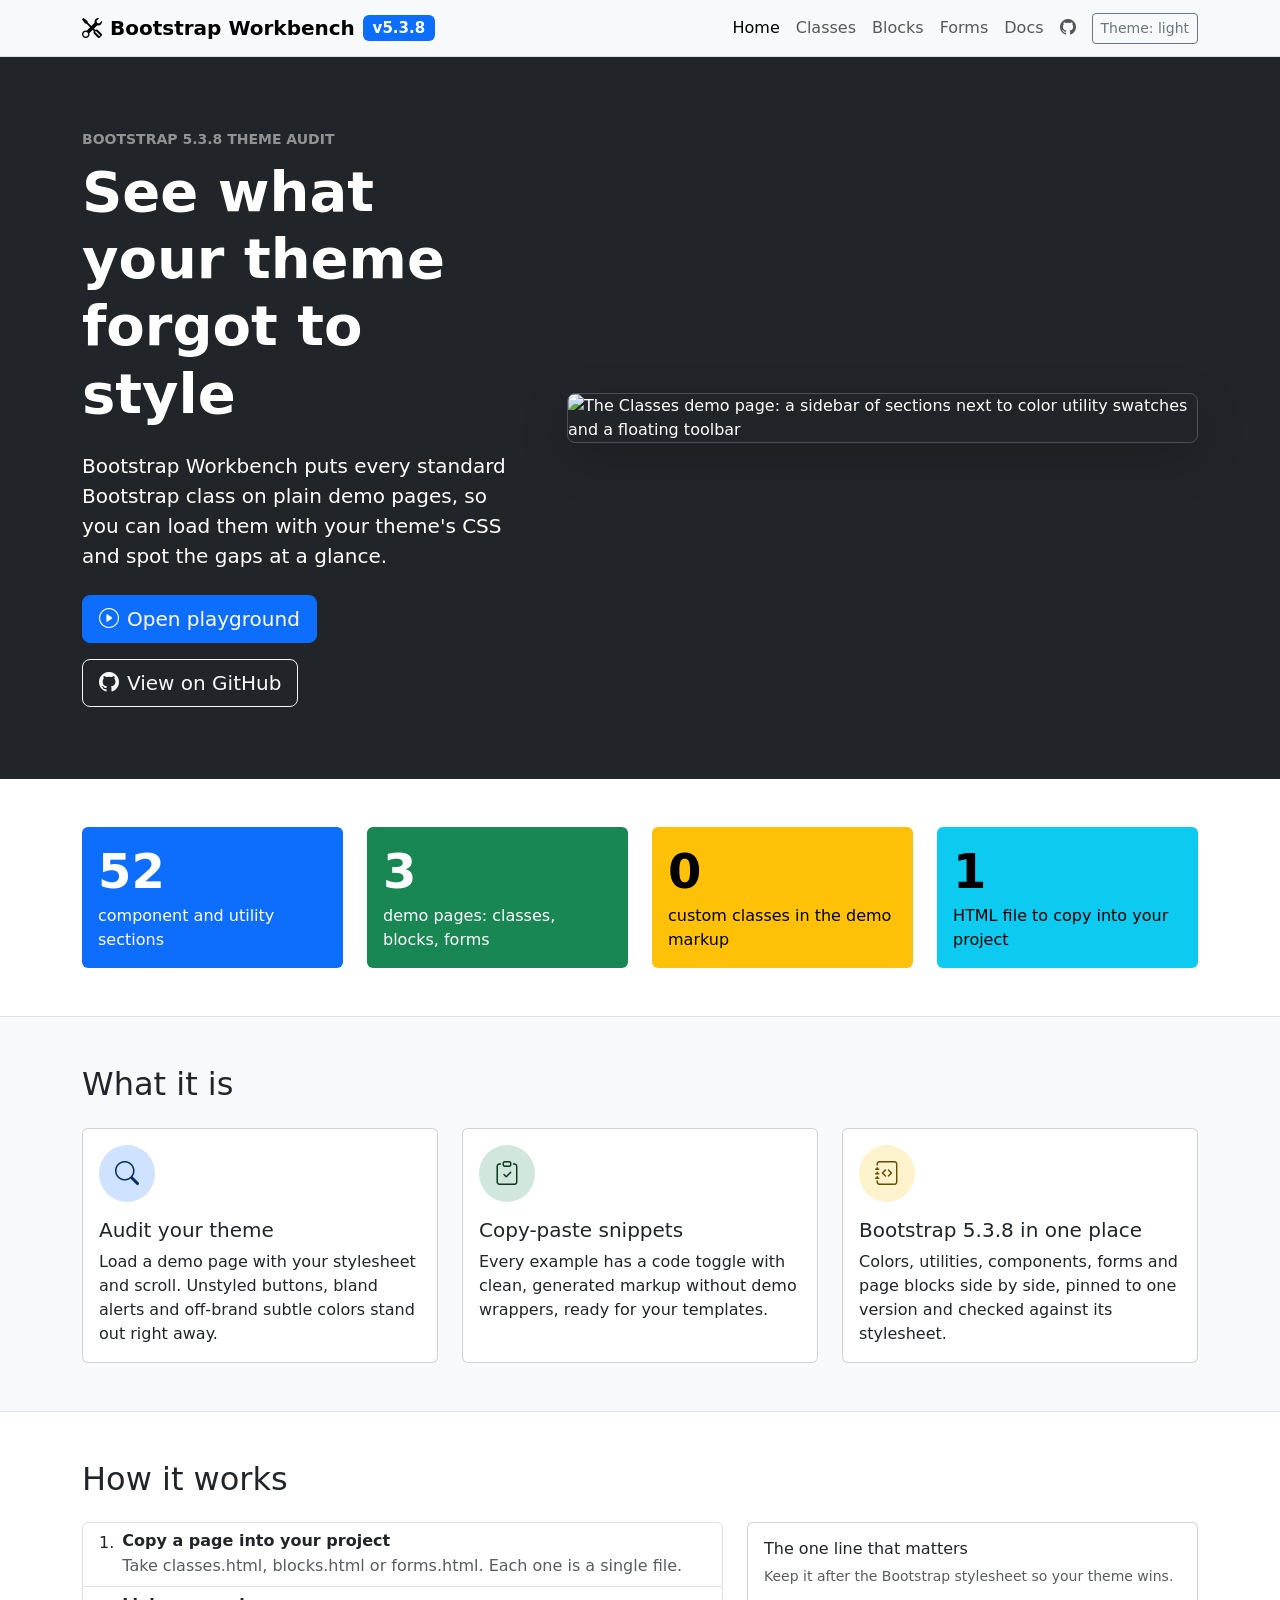
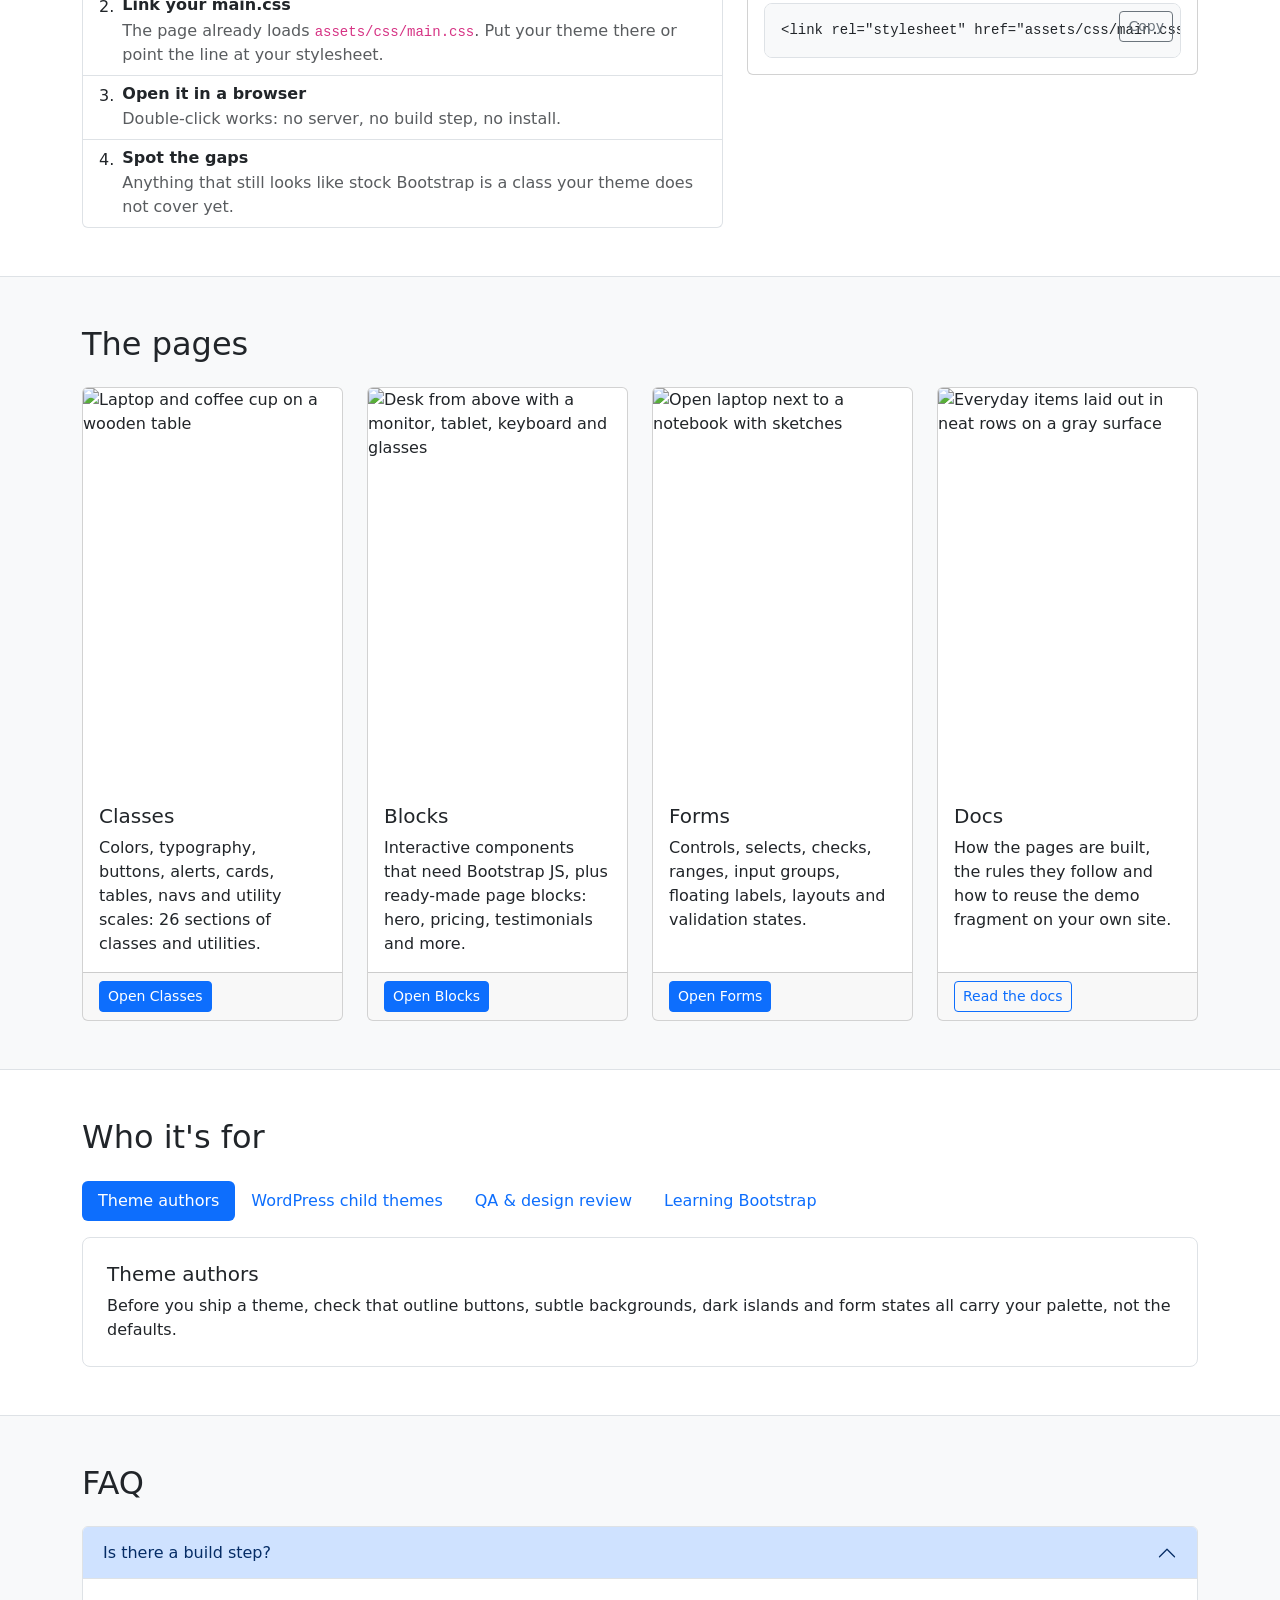
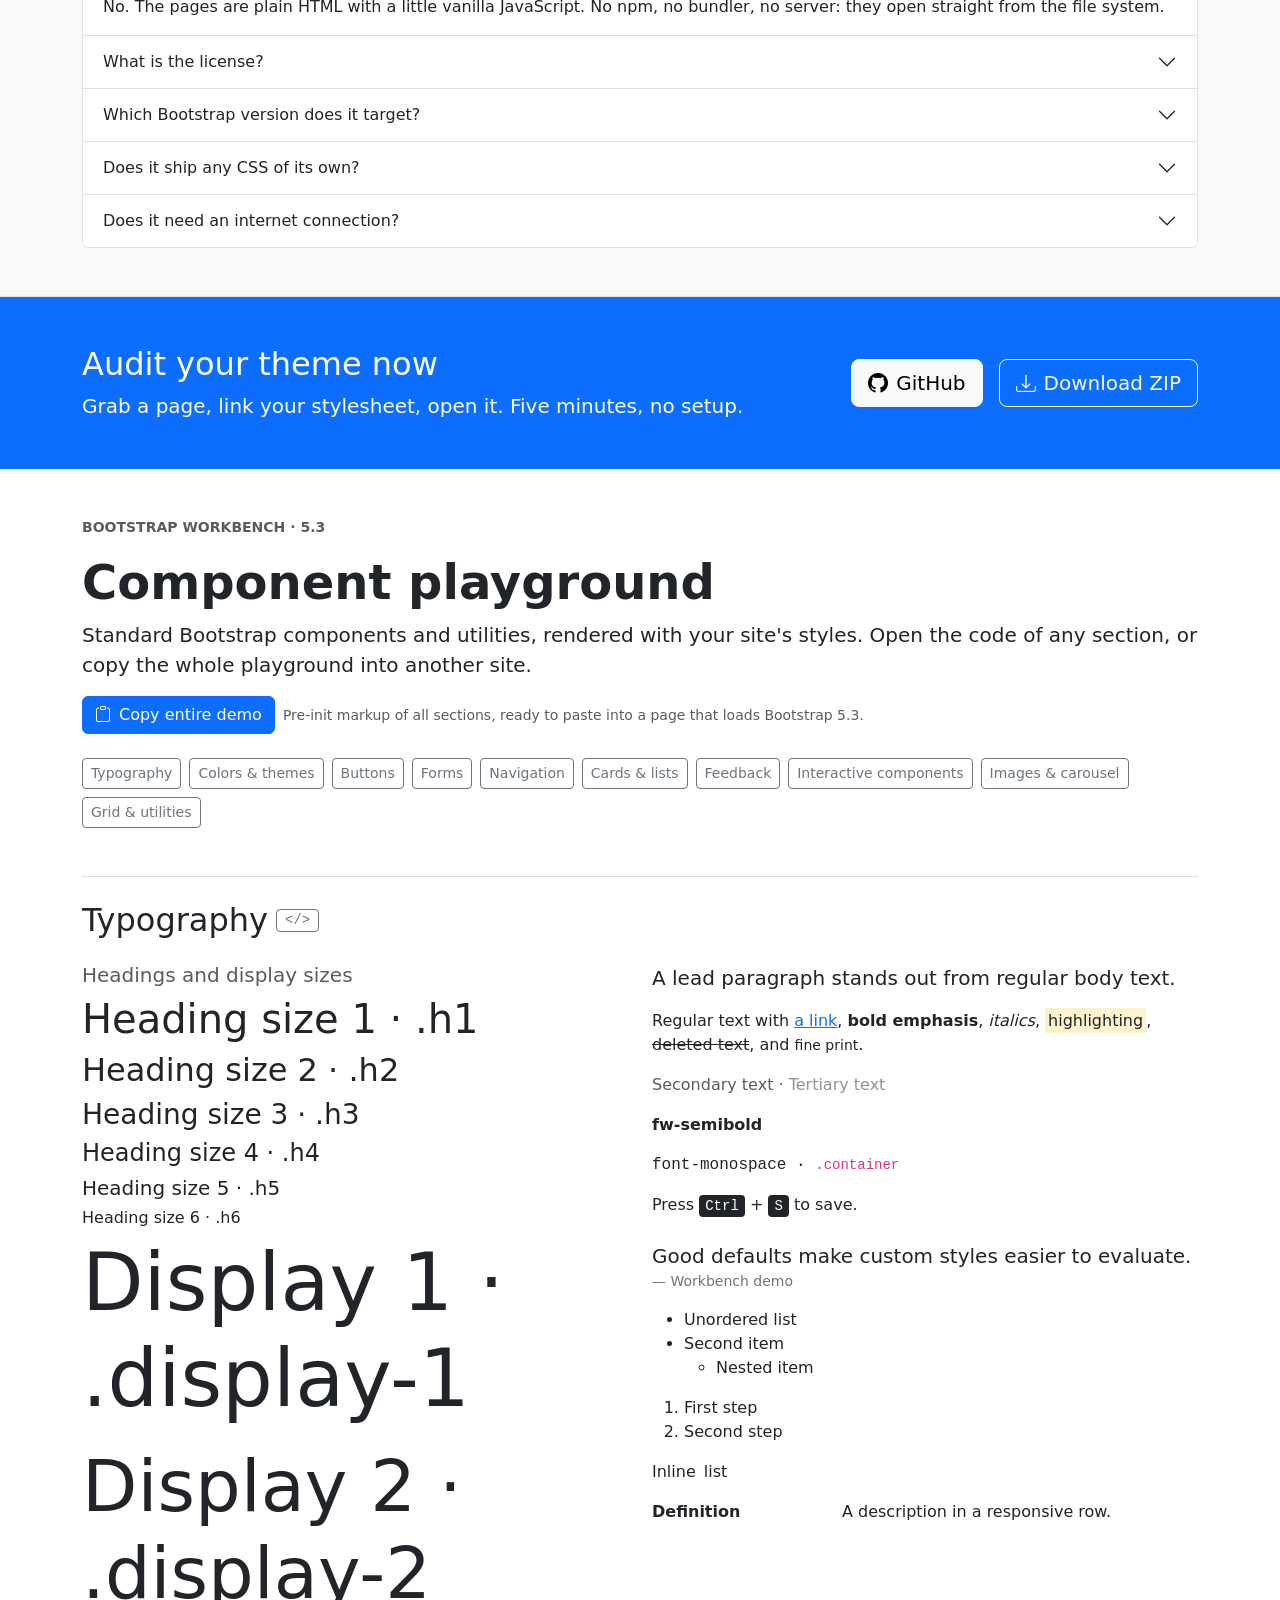
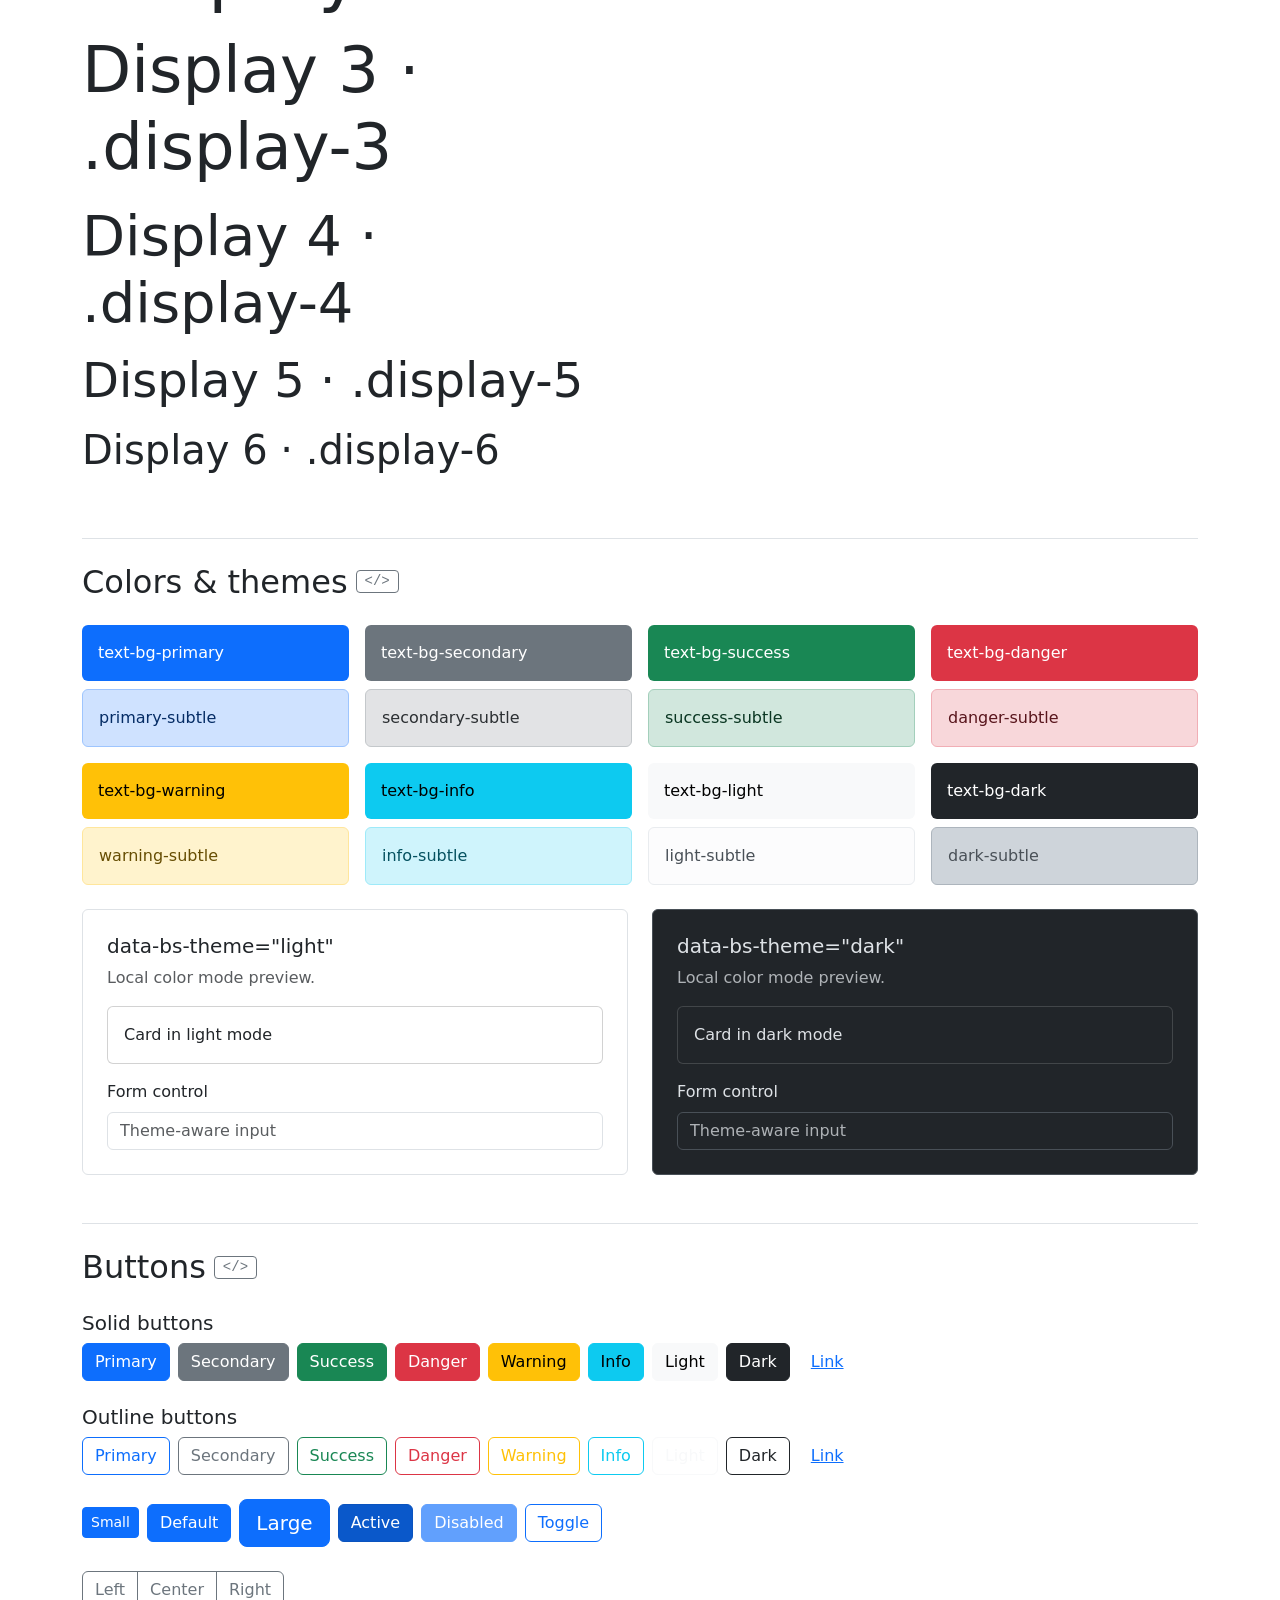
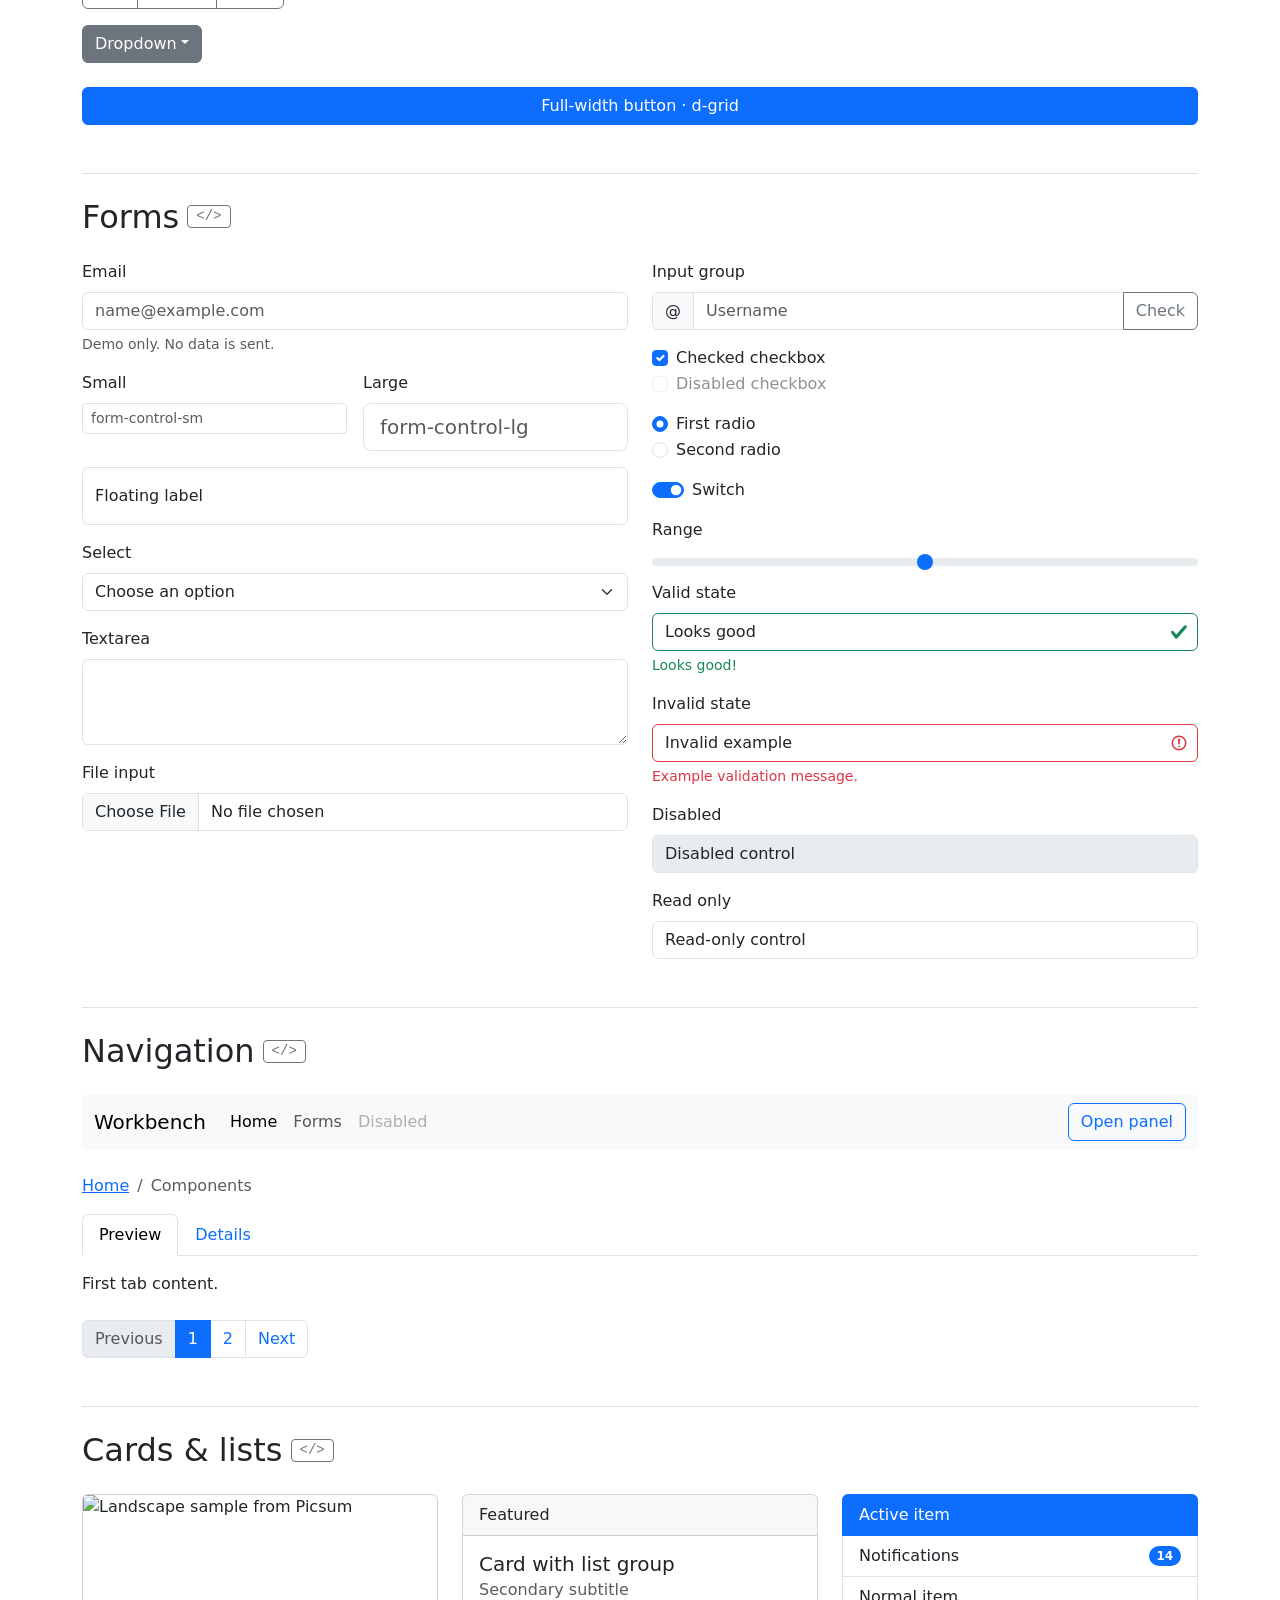
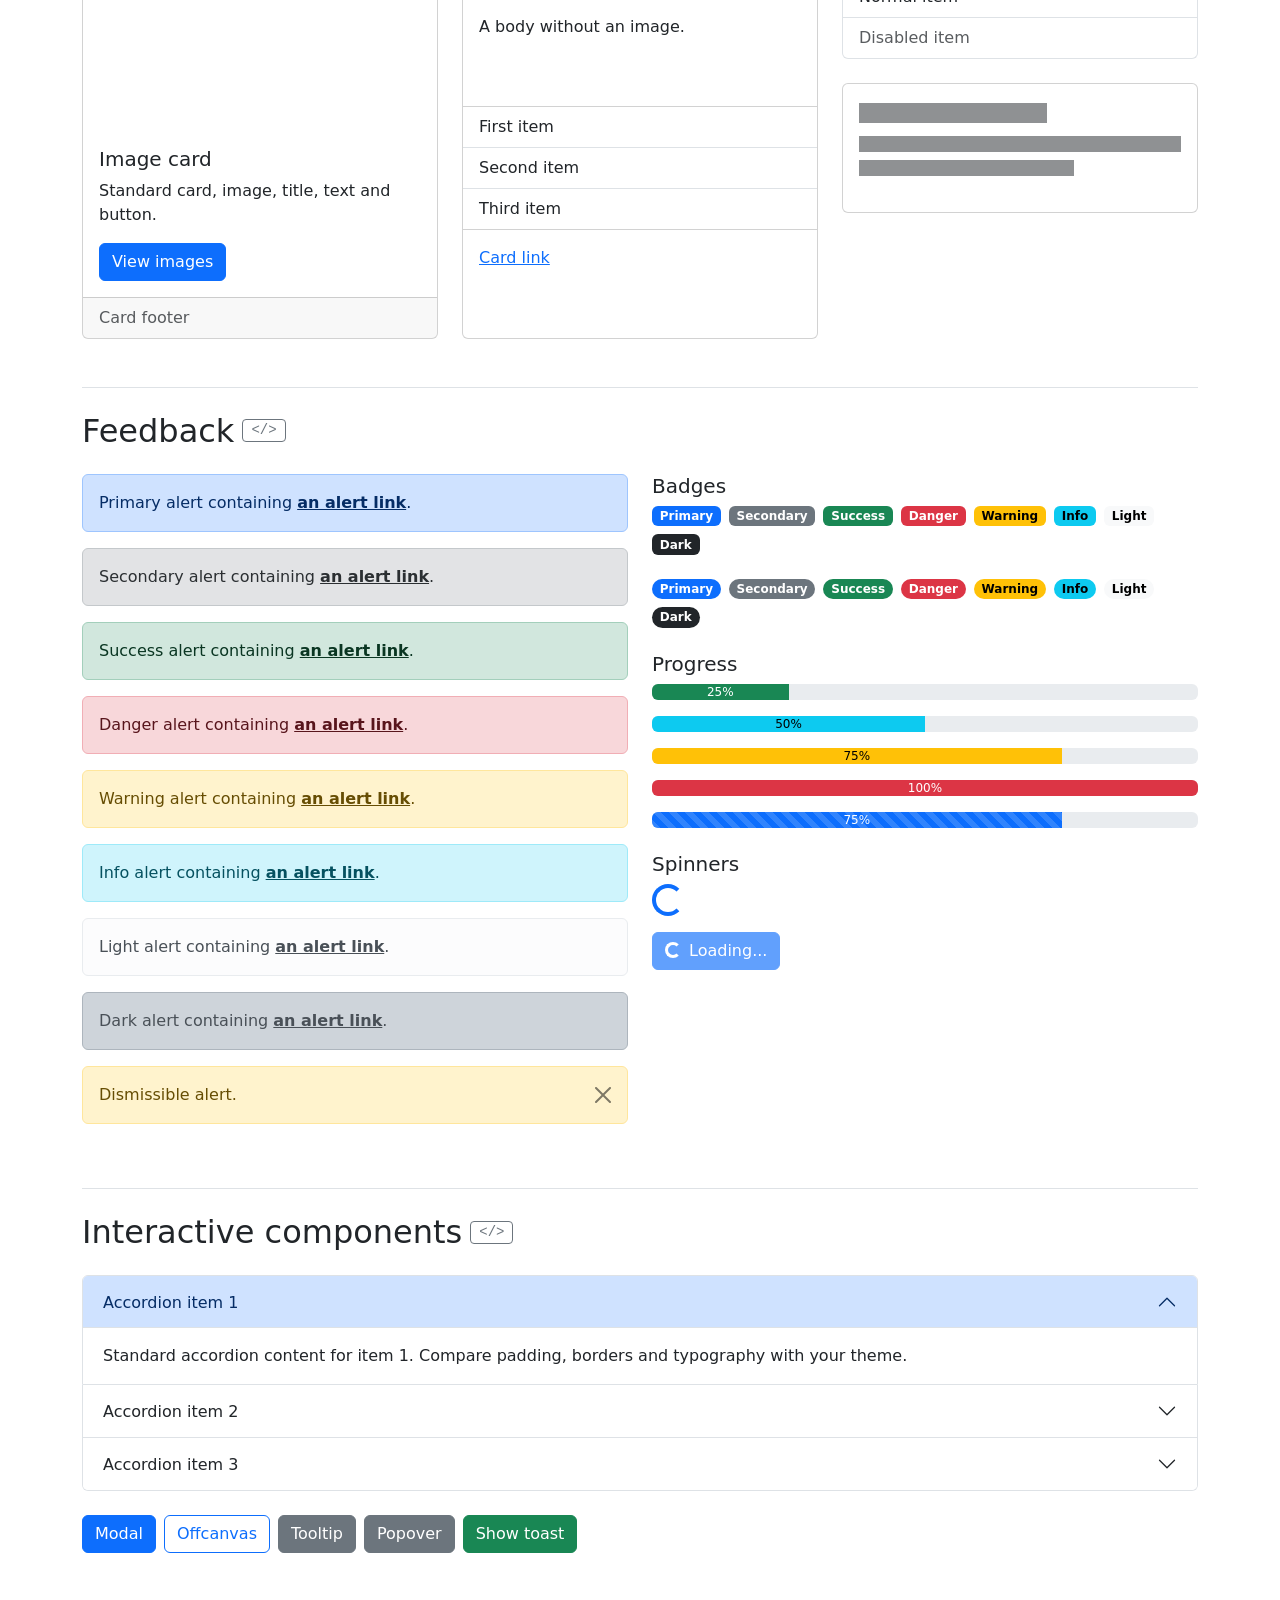
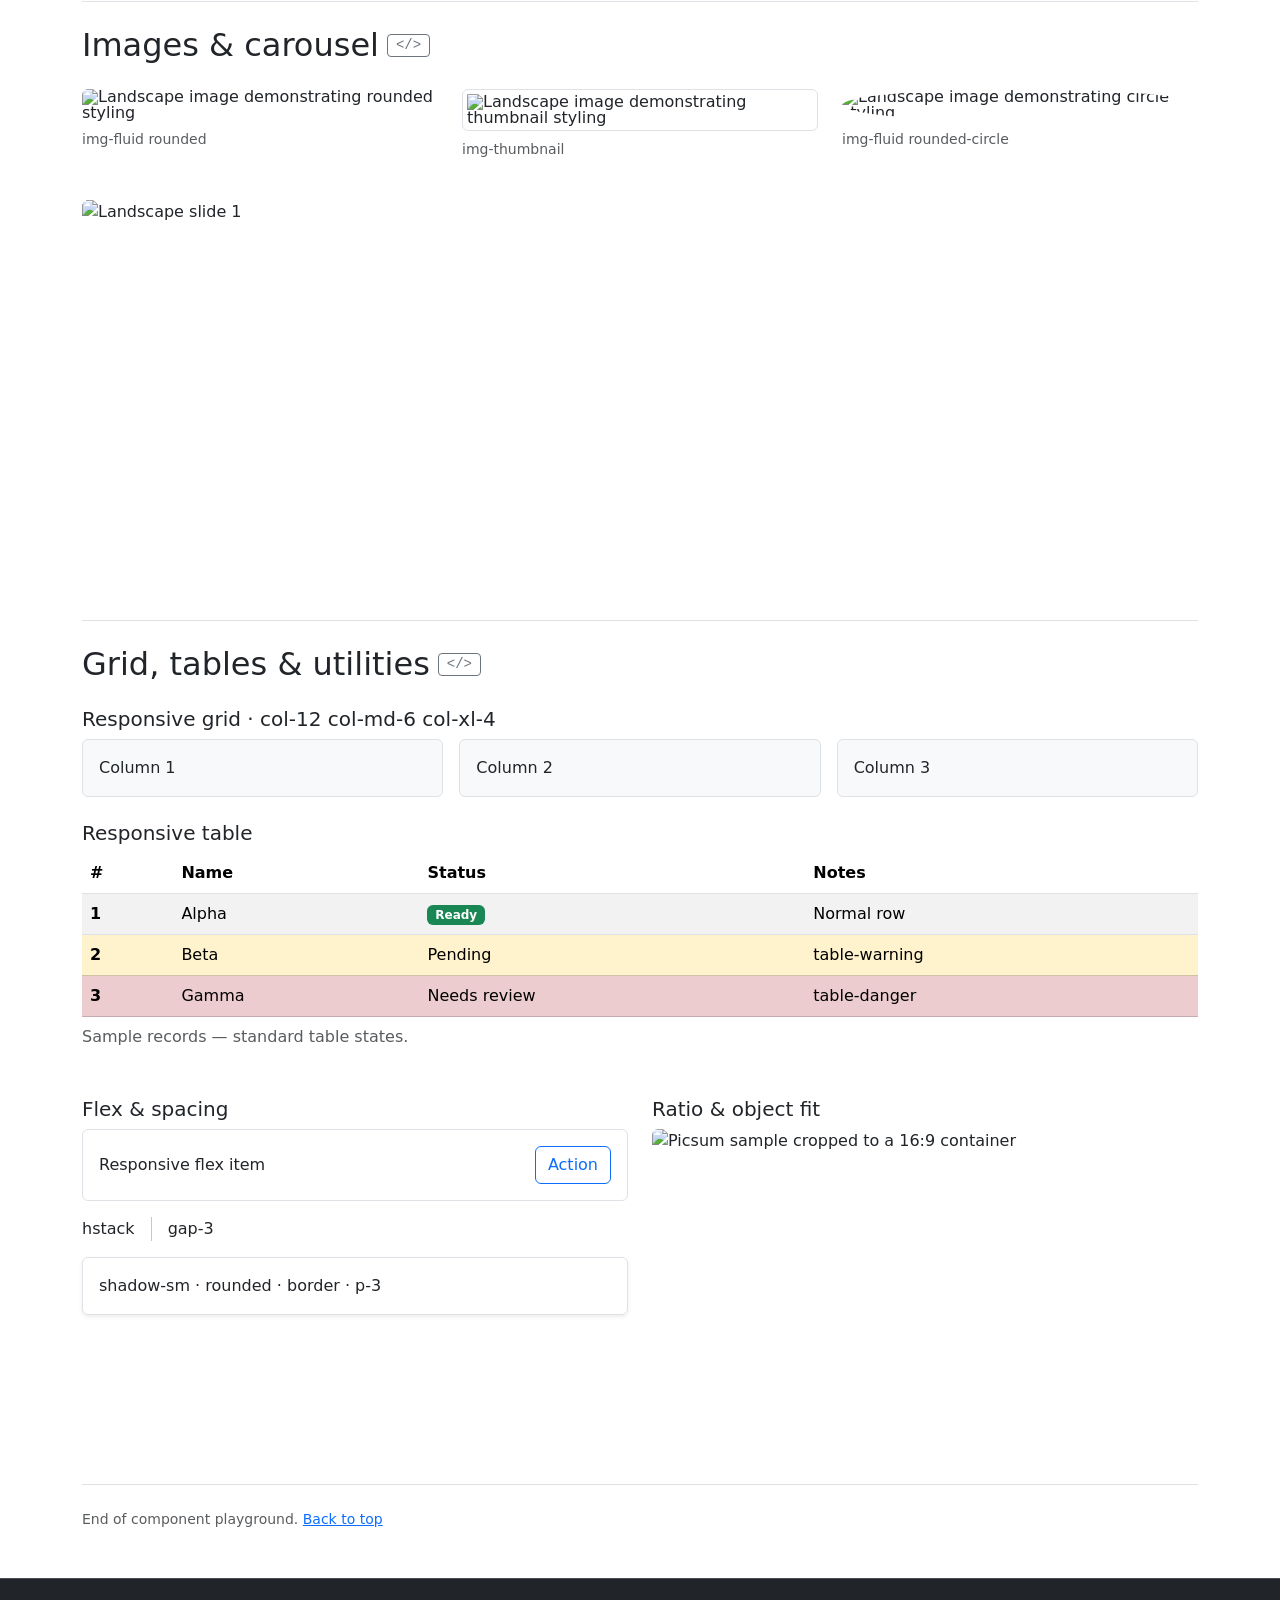
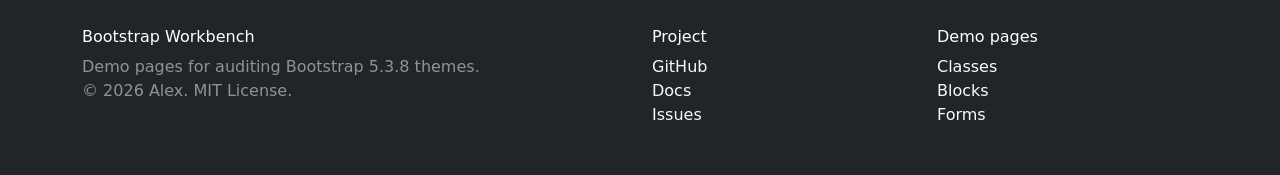
==== commit 26f2e407: "index: demo-init.js (pre-init snippets, Copy entire demo, clipboard fallback, inits, theme), inlined" ====
--- a/index.html
+++ b/index.html
@@ -22,7 +22,7 @@
 </head>
 <body>
 
-<nav class="navbar navbar-expand-lg bg-body-tertiary border-bottom sticky-top" aria-label="Main navigation">
+<nav class="navbar navbar-expand-lg bg-body-tertiary border-bottom sticky-top" aria-label="Main navigation" data-bw-sticky>
   <div class="container">
     <a class="navbar-brand d-flex align-items-center gap-2 fw-semibold" href="index.html">
       <i class="bi bi-tools" aria-hidden="true"></i>Bootstrap Workbench <span class="badge text-bg-primary">v5.3.8</span>
@@ -579,6 +579,457 @@
 
 <!-- Page and playground script: source is assets/js/demo-init.js, inlined by tools/sync-demo.sh -->
 <!-- bw-demo:start -->
+<script>
+// demo-init.js: page and playground script for index.html (Bootstrap Workbench home).
+// Inlined as a classic <script> right before </body>, after the Bootstrap bundle, by
+// tools/sync-demo.sh (this file is the source; never edit the inline copy).
+// Self-contained: needs only bootstrap.bundle.min.js. Hooks are data-bw-* attributes.
+// Every block below is guarded, so the script also works on a page that has only
+// <section id="bw-demo"> (the playground pasted into another site).
+
+(function () {
+  'use strict';
+
+  var html = document.documentElement;
+
+  // Run once per page: a second copy of this script does nothing
+  if (html.hasAttribute('data-bw-init')) return;
+  html.setAttribute('data-bw-init', '');
+
+  var demo = document.getElementById('bw-demo');
+
+  // ------------------------------------------------------------------
+  // HTML pretty-printer (same rules as the snippet generator in bsd-demo.js)
+  // ------------------------------------------------------------------
+
+  var VOID_TAGS = ['area', 'base', 'br', 'col', 'embed', 'hr', 'img', 'input', 'link', 'meta', 'source', 'track', 'wbr'];
+  var INLINE_TAGS = ['a', 'abbr', 'b', 'bdi', 'bdo', 'br', 'button', 'cite', 'code', 'data', 'del', 'dfn', 'em', 'i',
+    'img', 'input', 'ins', 'kbd', 'label', 'mark', 'q', 's', 'samp', 'small', 'span', 'strong', 'sub', 'sup',
+    'time', 'u', 'var', 'wbr', 'svg', 'path', 'circle', 'rect', 'use', 'g'];
+  var RAW_TAGS = ['pre', 'textarea', 'script', 'style'];
+  var BOOLEAN_ATTRS = ['disabled', 'checked', 'selected', 'readonly', 'required', 'multiple', 'hidden',
+    'autofocus', 'open', 'novalidate', 'autoplay', 'controls', 'loop', 'muted'];
+  var SVG_NS = 'http://www.w3.org/2000/svg';
+  var INDENT = '  ';
+
+  function escapeText(str) {
+    return str.replace(/&/g, '&amp;').replace(/</g, '&lt;').replace(/>/g, '&gt;').replace(/ /g, '&nbsp;');
+  }
+
+  function escapeAttr(str) {
+    return str.replace(/&/g, '&amp;').replace(/"/g, '&quot;').replace(/ /g, '&nbsp;');
+  }
+
+  function tagName(el) {
+    // localName keeps SVG camelCase names intact
+    return el.localName;
+  }
+
+  function openTag(el) {
+    var out = '<' + tagName(el);
+    for (var i = 0; i < el.attributes.length; i++) {
+      var attr = el.attributes[i];
+      if (attr.value === '' && BOOLEAN_ATTRS.indexOf(attr.name) !== -1) {
+        out += ' ' + attr.name;
+      } else {
+        out += ' ' + attr.name + '="' + escapeAttr(attr.value) + '"';
+      }
+    }
+    if (el.namespaceURI === SVG_NS && !el.childNodes.length) return out + '/>';
+    return out + '>';
+  }
+
+  function closeTag(el) {
+    var name = tagName(el);
+    if (VOID_TAGS.indexOf(name) !== -1) return '';
+    if (el.namespaceURI === SVG_NS && !el.childNodes.length) return '';
+    return '</' + name + '>';
+  }
+
+  // Serialize a subtree verbatim (used for <pre> and friends where whitespace matters)
+  function serializeRaw(node) {
+    if (node.nodeType === Node.TEXT_NODE) return escapeText(node.data);
+    if (node.nodeType !== Node.ELEMENT_NODE) return '';
+    var out = openTag(node);
+    for (var i = 0; i < node.childNodes.length; i++) out += serializeRaw(node.childNodes[i]);
+    return out + closeTag(node);
+  }
+
+  // True if the node can be printed on a single line together with its siblings
+  function isInline(node) {
+    if (node.nodeType === Node.TEXT_NODE || node.nodeType === Node.COMMENT_NODE) return true;
+    if (node.nodeType !== Node.ELEMENT_NODE) return true;
+    if (INLINE_TAGS.indexOf(tagName(node)) === -1) return false;
+    for (var i = 0; i < node.childNodes.length; i++) {
+      if (!isInline(node.childNodes[i])) return false;
+    }
+    return true;
+  }
+
+  // Serialize inline content on one line, collapsing whitespace like the browser would
+  function serializeInline(node) {
+    if (node.nodeType === Node.TEXT_NODE) {
+      var data = node.data;
+      // Leading/trailing whitespace containing a newline is source indentation, not content
+      if (!node.previousSibling) data = data.replace(/^\s*\n\s*/, '');
+      if (!node.nextSibling) data = data.replace(/\s*\n\s*$/, '');
+      return escapeText(data.replace(/\s+/g, ' '));
+    }
+    if (node.nodeType !== Node.ELEMENT_NODE) return '';
+    var out = openTag(node);
+    for (var i = 0; i < node.childNodes.length; i++) out += serializeInline(node.childNodes[i]);
+    return out + closeTag(node);
+  }
+
+  // True if the element's content should stay on one line. Block containers
+  // holding only a list of elements (e.g. a btn-group) are broken into lines
+  // even when those elements are inline, for readability.
+  function childrenAreInline(el) {
+    var elementCount = 0;
+    var hasText = false;
+    for (var i = 0; i < el.childNodes.length; i++) {
+      var child = el.childNodes[i];
+      if (!isInline(child)) return false;
+      if (child.nodeType === Node.ELEMENT_NODE) elementCount++;
+      if (child.nodeType === Node.TEXT_NODE && child.data.trim()) hasText = true;
+    }
+    if (INLINE_TAGS.indexOf(tagName(el)) === -1 && elementCount > 1 && !hasText) return false;
+    return true;
+  }
+
+  function formatNode(node, depth, lines) {
+    var pad = INDENT.repeat(depth);
+
+    if (node.nodeType === Node.TEXT_NODE) {
+      var text = node.data.replace(/\s+/g, ' ').trim();
+      if (text) lines.push(pad + escapeText(text));
+      return;
+    }
+    if (node.nodeType !== Node.ELEMENT_NODE) return;
+
+    var name = tagName(node);
+
+    // Inline <script>: keep the code verbatim, but replace its source
+    // indentation with the snippet's own (one level below the tag)
+    if (name === 'script') {
+      var code = node.textContent.replace(/^\s*\n/, '').replace(/\s+$/, '').split('\n');
+      var common = null;
+      code.forEach(function (line) {
+        if (!line.trim()) return;
+        var lead = line.match(/^\s*/)[0].length;
+        if (common === null || lead < common) common = lead;
+      });
+      lines.push(pad + openTag(node));
+      code.forEach(function (line) {
+        lines.push(line.trim() ? pad + INDENT + line.slice(common) : '');
+      });
+      lines.push(pad + closeTag(node));
+      return;
+    }
+
+    if (RAW_TAGS.indexOf(name) !== -1) {
+      lines.push(pad + serializeRaw(node));
+      return;
+    }
+
+    if (VOID_TAGS.indexOf(name) !== -1) {
+      lines.push(pad + openTag(node));
+      return;
+    }
+
+    if (childrenAreInline(node)) {
+      var inner = '';
+      for (var i = 0; i < node.childNodes.length; i++) inner += serializeInline(node.childNodes[i]);
+      lines.push(pad + openTag(node) + inner.trim() + closeTag(node));
+      return;
+    }
+
+    lines.push(pad + openTag(node));
+    for (var j = 0; j < node.childNodes.length; j++) formatNode(node.childNodes[j], depth + 1, lines);
+    lines.push(pad + closeTag(node));
+  }
+
+  function format(nodes) {
+    var lines = [];
+    for (var i = 0; i < nodes.length; i++) formatNode(nodes[i], 0, lines);
+    return lines.join('\n');
+  }
+
+  // Drop demo-only parts from a cloned subtree: [data-bw-skip] elements and
+  // the snapshot hooks themselves. Other data-bw-* hooks (e.g. data-bw-toast)
+  // stay, so the pasted markup keeps working with this script.
+  function cleanClone(root) {
+    var skipped = root.querySelectorAll('[data-bw-skip]');
+    for (var i = 0; i < skipped.length; i++) skipped[i].remove();
+    var hooks = ['data-bw-snippet', 'data-bw-skip'];
+    var all = [root].concat(Array.prototype.slice.call(root.querySelectorAll('*')));
+    for (var j = 0; j < all.length; j++) {
+      if (!all[j].removeAttribute) continue;
+      for (var k = 0; k < hooks.length; k++) all[j].removeAttribute(hooks[k]);
+    }
+  }
+
+  // ------------------------------------------------------------------
+  // Snapshots. Taken synchronously while the page is parsed, i.e. before
+  // DOMContentLoaded and before any Bootstrap component is initialized, so
+  // tooltip attributes and collapse/carousel/tab state never leak into the
+  // code. The snippet UI is added only after this point.
+  // ------------------------------------------------------------------
+
+  var sectionSnippets = [];
+  var demoSnapshot = '';
+
+  if (demo) {
+    var sections = demo.querySelectorAll('[data-bw-snippet]');
+    for (var s = 0; s < sections.length; s++) {
+      var clone = sections[s].cloneNode(true);
+      // The section heading labels the demo; the snippet is its content
+      var heading = clone.querySelector(':scope > h2, :scope > h3, :scope > h4');
+      if (heading) heading.remove();
+      cleanClone(clone);
+      sectionSnippets.push({ section: sections[s], code: format(clone.childNodes) });
+    }
+
+    var whole = demo.cloneNode(true);
+    cleanClone(whole);
+    demoSnapshot = [
+      // '<' + '!--' and '<' + '/script>' keep the inline copy of this file parseable as HTML
+      '<' + '!-- Bootstrap Workbench component playground (Bootstrap 5.3.8).',
+      '     Paste into the <body> of a page that loads Bootstrap 5.3 CSS and bootstrap.bundle.min.js.',
+      '     The script at the end starts tooltips, popovers and the "Show toast" button. -->',
+      format([whole]),
+      '<' + 'script>',
+      '  document.addEventListener(\'DOMContentLoaded\', function () {',
+      '    document.querySelectorAll(\'[data-bs-toggle="tooltip"]\').forEach(function (el) { bootstrap.Tooltip.getOrCreateInstance(el); });',
+      '    document.querySelectorAll(\'[data-bs-toggle="popover"]\').forEach(function (el) { bootstrap.Popover.getOrCreateInstance(el); });',
+      '    document.querySelectorAll(\'[data-bw-toast]\').forEach(function (button) {',
+      '      button.addEventListener(\'click\', function () {',
+      '        bootstrap.Toast.getOrCreateInstance(document.querySelector(button.getAttribute(\'data-bw-toast\'))).show();',
+      '      });',
+      '    });',
+      '  });',
+      '<' + '/script>'
+    ].join('\n');
+  }
+
+  // ------------------------------------------------------------------
+  // Snippet UI, styled like the snippets on classes.html: a "</>" toggle in
+  // the section heading and a hidden code block with a Copy button at the
+  // end of the section.
+  // ------------------------------------------------------------------
+
+  sectionSnippets.forEach(function (item, index) {
+    var section = item.section;
+
+    var wrapper = document.createElement('div');
+    wrapper.id = 'bw-snippet-' + (index + 1);
+    wrapper.className = 'position-relative mt-2 mb-3 d-none';
+
+    var button = document.createElement('button');
+    button.type = 'button';
+    button.className = 'btn btn-sm btn-outline-secondary position-absolute top-0 end-0 m-2';
+    button.textContent = 'Copy';
+    button.setAttribute('data-bw-copy', '');
+
+    var pre = document.createElement('pre');
+    pre.className = 'bg-body-tertiary border rounded-3 p-3 pe-5 small mb-0';
+    pre.style.maxHeight = '24rem';
+
+    var code = document.createElement('code');
+    // textContent escapes the markup exactly once for display
+    code.textContent = item.code;
+
+    pre.appendChild(code);
+    wrapper.appendChild(button);
+    wrapper.appendChild(pre);
+    section.appendChild(wrapper);
+
+    var toggle = document.createElement('button');
+    toggle.type = 'button';
+    toggle.className = 'btn btn-sm btn-outline-secondary py-0 px-2 font-monospace';
+    toggle.textContent = '</>';
+    toggle.setAttribute('data-bw-code', '');
+    toggle.setAttribute('aria-controls', wrapper.id);
+    toggle.setAttribute('aria-expanded', 'false');
+
+    var heading = section.querySelector(':scope > h2, :scope > h3, :scope > h4');
+    if (heading) {
+      toggle.setAttribute('aria-label', 'Show code: ' + heading.textContent.trim());
+      heading.classList.add('d-flex', 'align-items-center', 'gap-2');
+      heading.appendChild(toggle);
+    } else {
+      toggle.setAttribute('aria-label', 'Show code');
+      var bar = document.createElement('div');
+      bar.className = 'd-flex justify-content-end mb-1';
+      bar.appendChild(toggle);
+      wrapper.insertAdjacentElement('beforebegin', bar);
+    }
+  });
+
+  document.addEventListener('click', function (event) {
+    var toggle = event.target.closest('[data-bw-code]');
+    if (!toggle) return;
+    var wrapper = document.getElementById(toggle.getAttribute('aria-controls'));
+    if (!wrapper) return;
+    var visible = toggle.getAttribute('aria-expanded') !== 'true';
+    wrapper.classList.toggle('d-none', !visible);
+    toggle.setAttribute('aria-expanded', visible ? 'true' : 'false');
+    toggle.classList.toggle('active', visible);
+  });
+
+  // ------------------------------------------------------------------
+  // Clipboard: async API where allowed, hidden textarea fallback otherwise
+  // (file:// in some browsers, older browsers, denied permission)
+  // ------------------------------------------------------------------
+
+  var live = document.querySelector('[data-bw-live]');
+
+  function announce(message) {
+    if (!live) return;
+    live.textContent = '';
+    setTimeout(function () { live.textContent = message; }, 50);
+  }
+
+  function copyFallback(text) {
+    var area = document.createElement('textarea');
+    area.value = text;
+    area.setAttribute('readonly', '');
+    area.className = 'position-fixed top-0 start-0 opacity-0';
+    document.body.appendChild(area);
+    area.select();
+    var ok = false;
+    try { ok = document.execCommand('copy'); } catch (e) { ok = false; }
+    area.remove();
+    return ok;
+  }
+
+  function copyText(text) {
+    if (navigator.clipboard && window.isSecureContext) {
+      return navigator.clipboard.writeText(text).then(function () { return true; }, function () { return copyFallback(text); });
+    }
+    return Promise.resolve(copyFallback(text));
+  }
+
+  // Shows "Copied" / "Failed" on the button (or its label span) for 1.5 s
+  function feedback(button, ok, message) {
+    var label = button.querySelector('span') || button;
+    var original = label.getAttribute('data-bw-label') || label.textContent;
+    label.setAttribute('data-bw-label', original);
+    label.textContent = ok ? 'Copied' : 'Failed';
+    announce(ok ? message : 'Copy failed');
+    clearTimeout(button.bwTimer);
+    button.bwTimer = setTimeout(function () { label.textContent = original; }, 1500);
+  }
+
+  document.addEventListener('click', function (event) {
+    var button = event.target.closest('[data-bw-copy]');
+    if (button) {
+      var code = button.parentElement.querySelector('code');
+      copyText(code.textContent).then(function (ok) { feedback(button, ok, 'Snippet copied to clipboard'); });
+      return;
+    }
+    var all = event.target.closest('[data-bw-copy-all]');
+    if (all) {
+      copyText(demoSnapshot).then(function (ok) { feedback(all, ok, 'Entire demo copied to clipboard'); });
+    }
+  });
+
+  // ------------------------------------------------------------------
+  // Theme toggle: data-bs-theme on <html>, same storage key as the demo
+  // pages, so the choice carries over between them. Images with
+  // data-bw-src-light / data-bw-src-dark follow the theme.
+  // ------------------------------------------------------------------
+
+  var themeButton = document.querySelector('[data-bw-theme-toggle]');
+
+  function storageGet(key) {
+    try { return window.localStorage.getItem(key); } catch (e) { return null; }
+  }
+
+  function storageSet(key, value) {
+    try { window.localStorage.setItem(key, value); } catch (e) { /* ignore */ }
+  }
+
+  function currentTheme() {
+    return html.getAttribute('data-bs-theme') === 'dark' ? 'dark' : 'light';
+  }
+
+  function applyTheme(theme) {
+    html.setAttribute('data-bs-theme', theme);
+    if (themeButton) {
+      themeButton.textContent = 'Theme: ' + theme;
+      themeButton.setAttribute('aria-pressed', theme === 'dark' ? 'true' : 'false');
+    }
+    var images = document.querySelectorAll('[data-bw-src-' + theme + ']');
+    for (var i = 0; i < images.length; i++) {
+      var src = images[i].getAttribute('data-bw-src-' + theme);
+      if (images[i].getAttribute('src') !== src) images[i].setAttribute('src', src);
+    }
+  }
+
+  if (themeButton) {
+    themeButton.addEventListener('click', function () {
+      var next = currentTheme() === 'dark' ? 'light' : 'dark';
+      storageSet('bsd-theme', next);
+      applyTheme(next);
+    });
+  }
+
+  var savedTheme = storageGet('bsd-theme');
+  applyTheme(savedTheme === 'dark' || savedTheme === 'light' ? savedTheme : currentTheme());
+
+  // ------------------------------------------------------------------
+  // Page details
+  // ------------------------------------------------------------------
+
+  // Footer year
+  var years = document.querySelectorAll('[data-bw-year]');
+  for (var y = 0; y < years.length; y++) years[y].textContent = new Date().getFullYear();
+
+  // Anchor targets land below the sticky navbar
+  var sticky = document.querySelector('[data-bw-sticky]');
+  function updateScrollPadding() {
+    if (sticky) html.style.scrollPaddingTop = (sticky.offsetHeight + 8) + 'px';
+  }
+  updateScrollPadding();
+  window.addEventListener('resize', updateScrollPadding);
+
+  // Demo forms never submit
+  if (demo) {
+    demo.addEventListener('submit', function (event) { event.preventDefault(); });
+  }
+
+  // ------------------------------------------------------------------
+  // Bootstrap components that are opt-in (after the snapshots above)
+  // ------------------------------------------------------------------
+
+  function initBootstrap() {
+    if (!window.bootstrap) return;
+
+    // Document-wide, as in the Bootstrap docs
+    document.querySelectorAll('[data-bs-toggle="tooltip"]').forEach(function (el) {
+      bootstrap.Tooltip.getOrCreateInstance(el);
+    });
+    document.querySelectorAll('[data-bs-toggle="popover"]').forEach(function (el) {
+      bootstrap.Popover.getOrCreateInstance(el);
+    });
+
+    // data-bw-toast="#id": a button that shows that toast
+    document.addEventListener('click', function (event) {
+      var trigger = event.target.closest('[data-bw-toast]');
+      if (!trigger) return;
+      var toast = document.querySelector(trigger.getAttribute('data-bw-toast'));
+      if (toast) bootstrap.Toast.getOrCreateInstance(toast).show();
+    });
+  }
+
+  if (document.readyState === 'loading') {
+    document.addEventListener('DOMContentLoaded', initBootstrap);
+  } else {
+    initBootstrap();
+  }
+})();
+</script>
 <!-- bw-demo:end -->
 </body>
 </html>
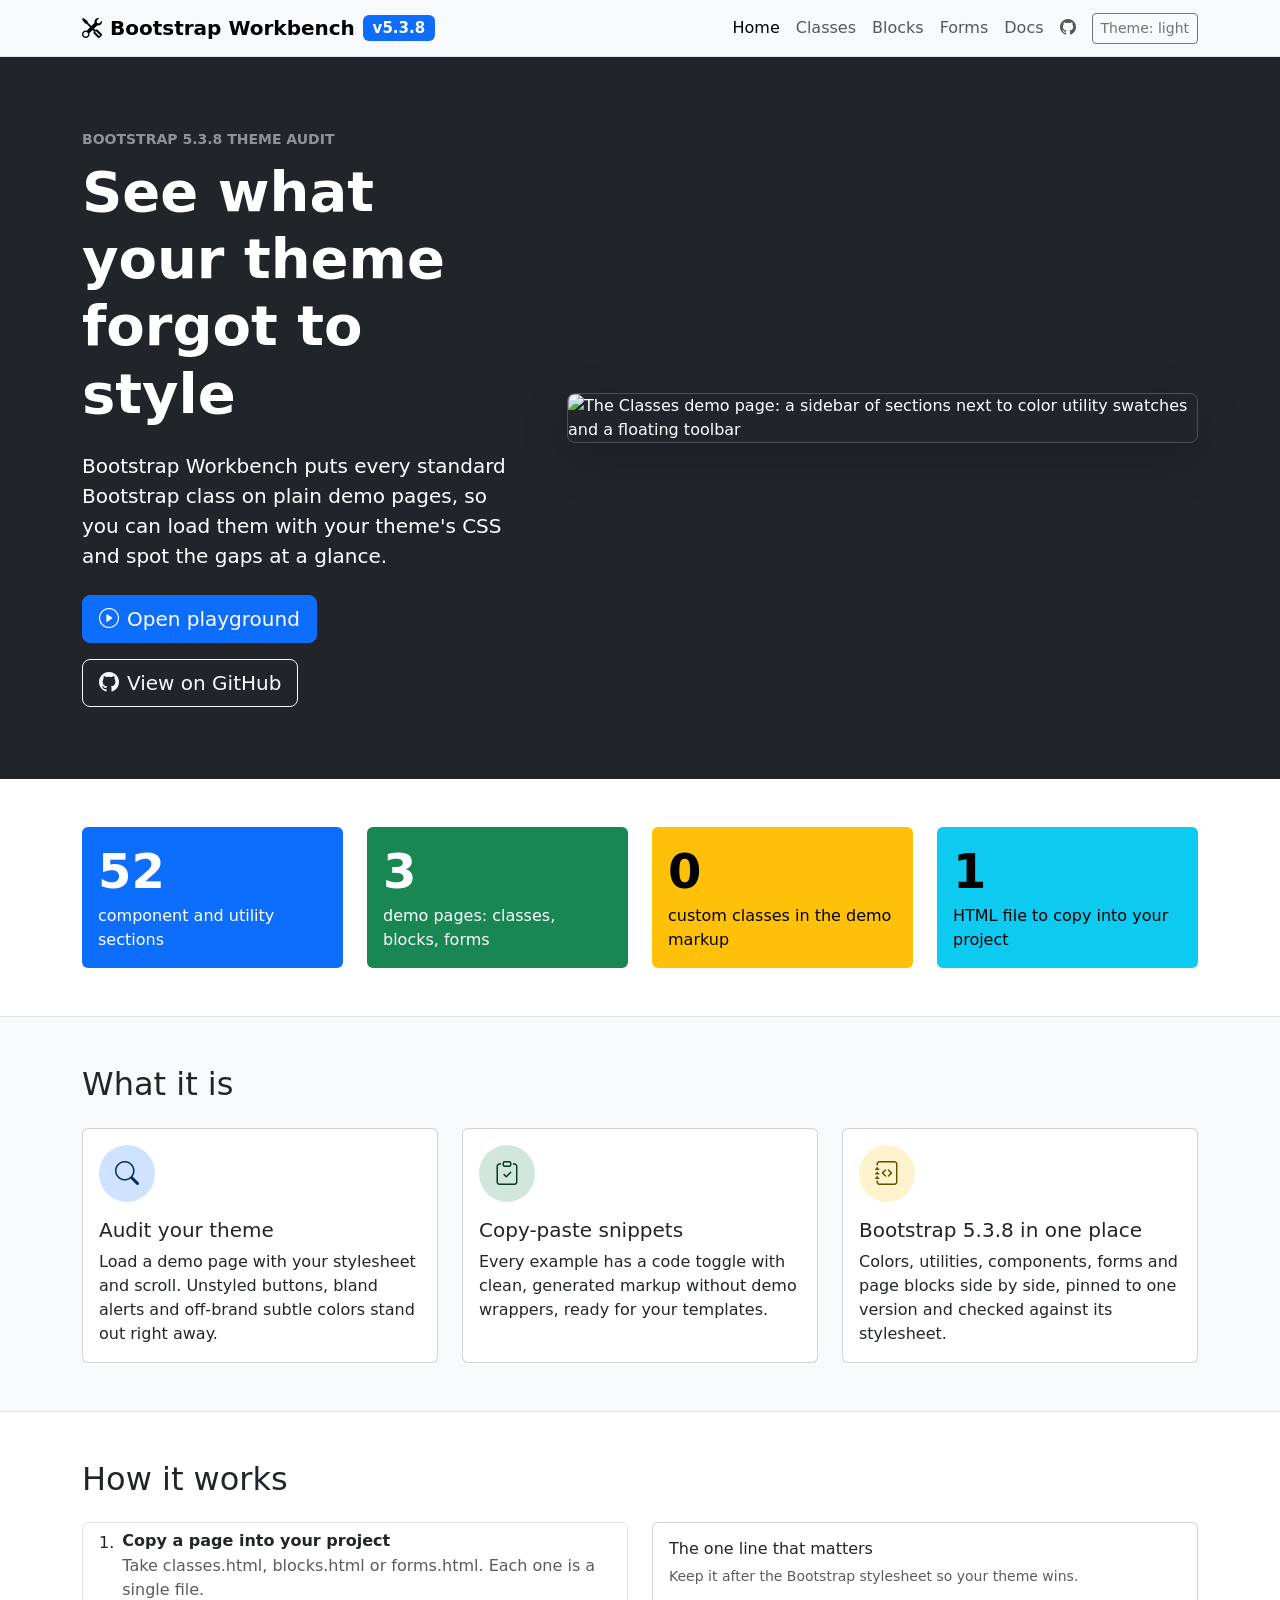
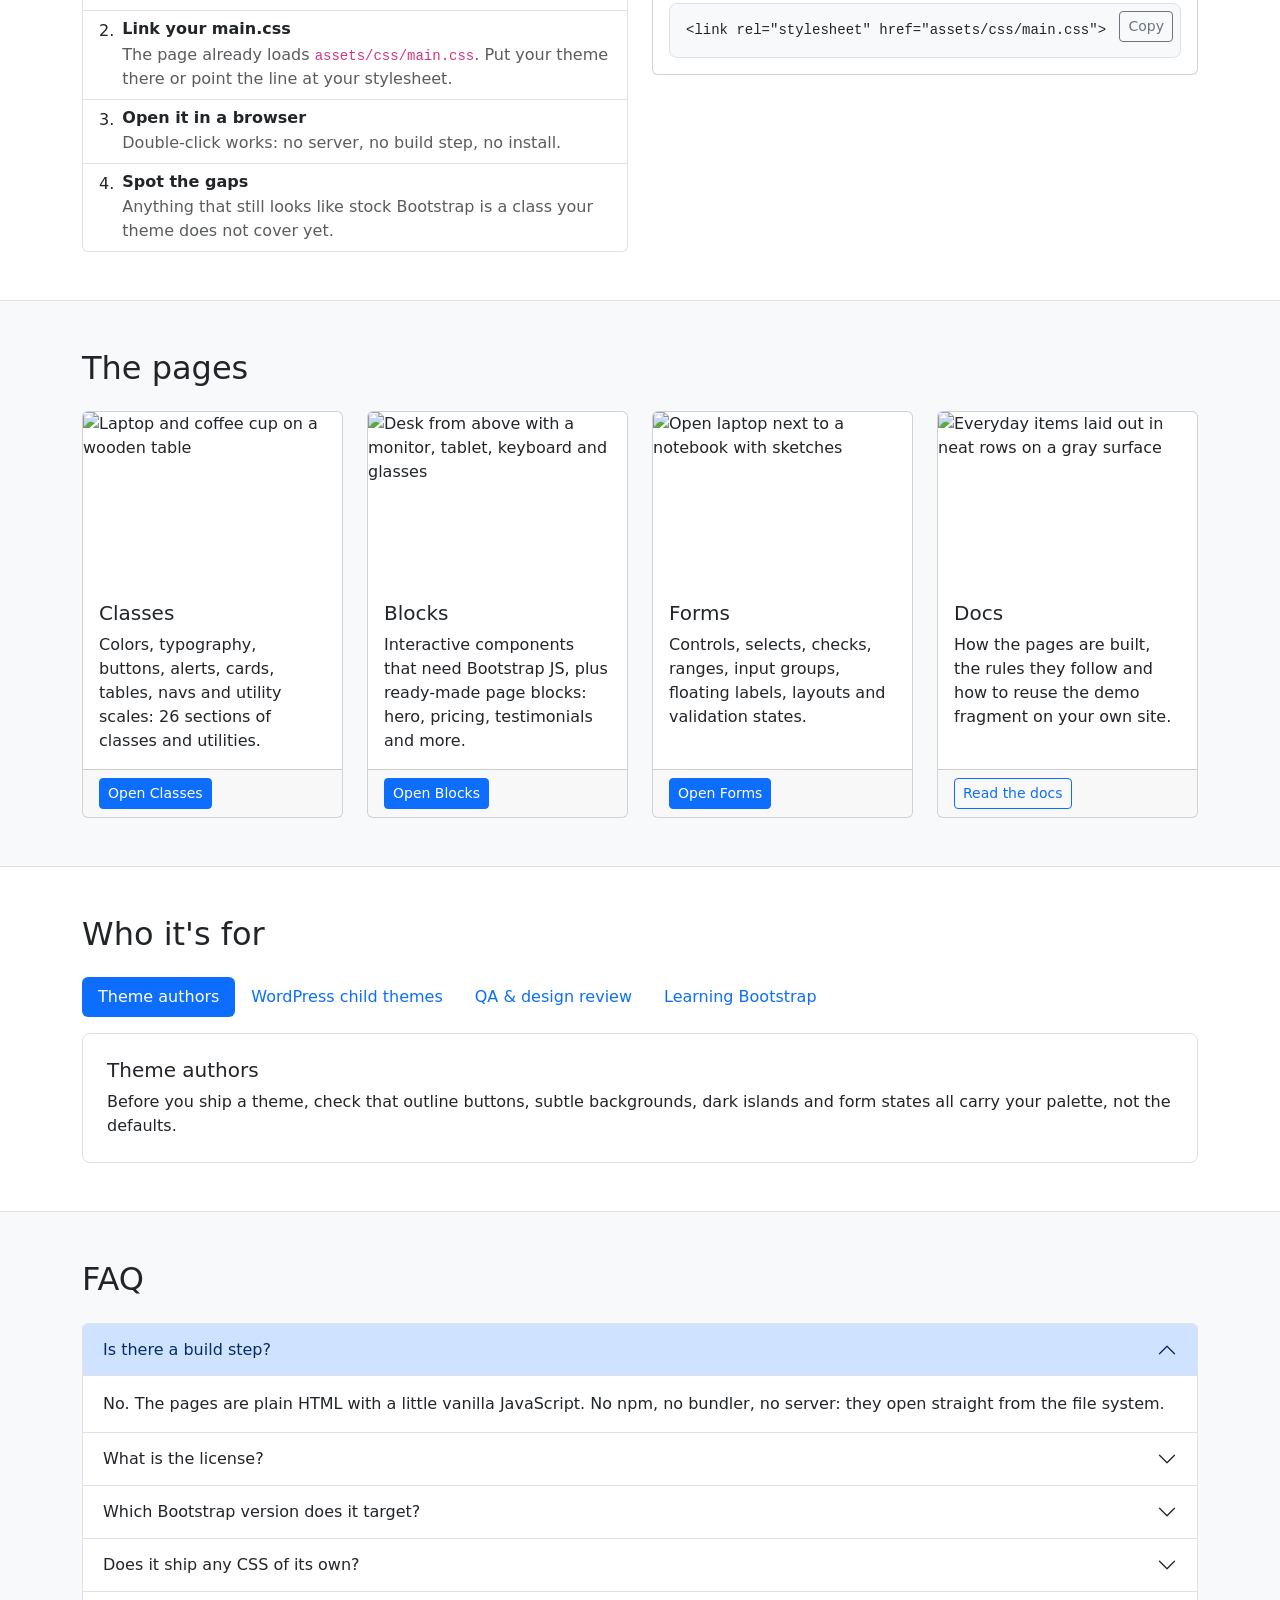
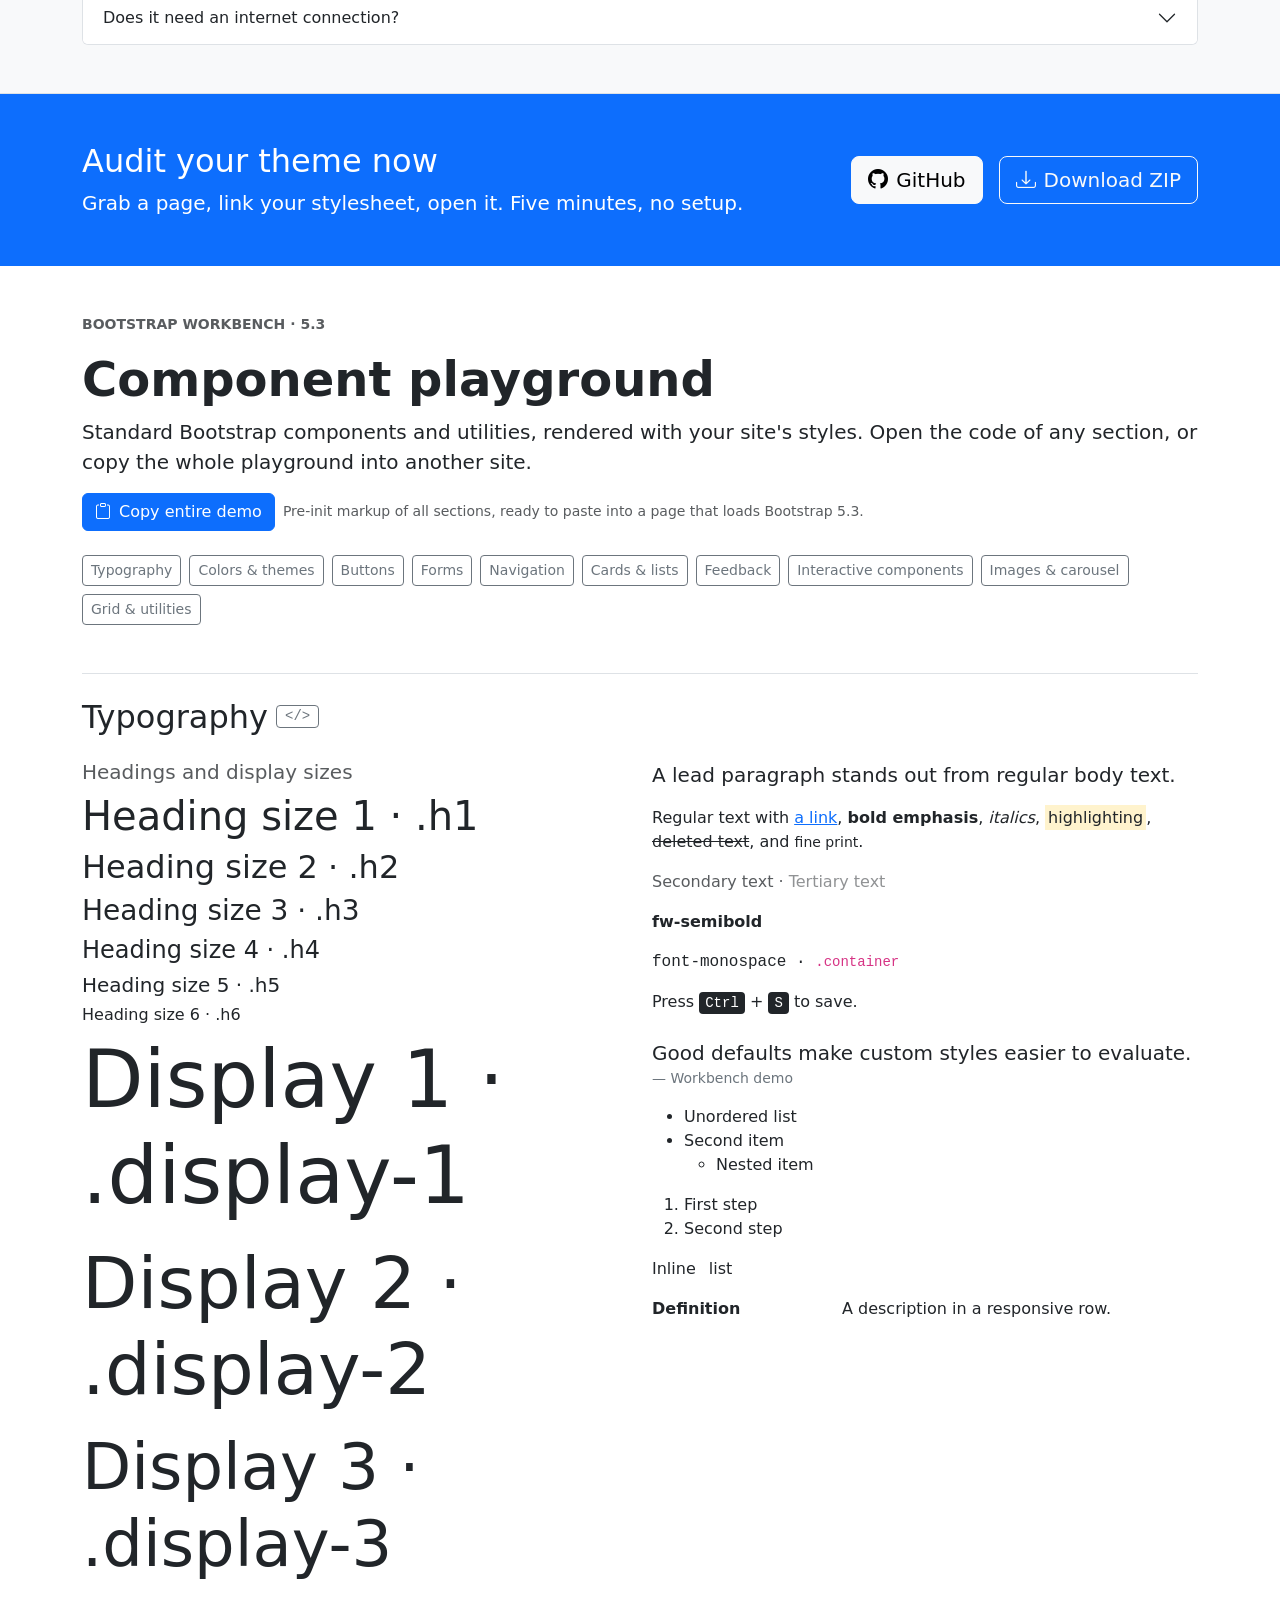
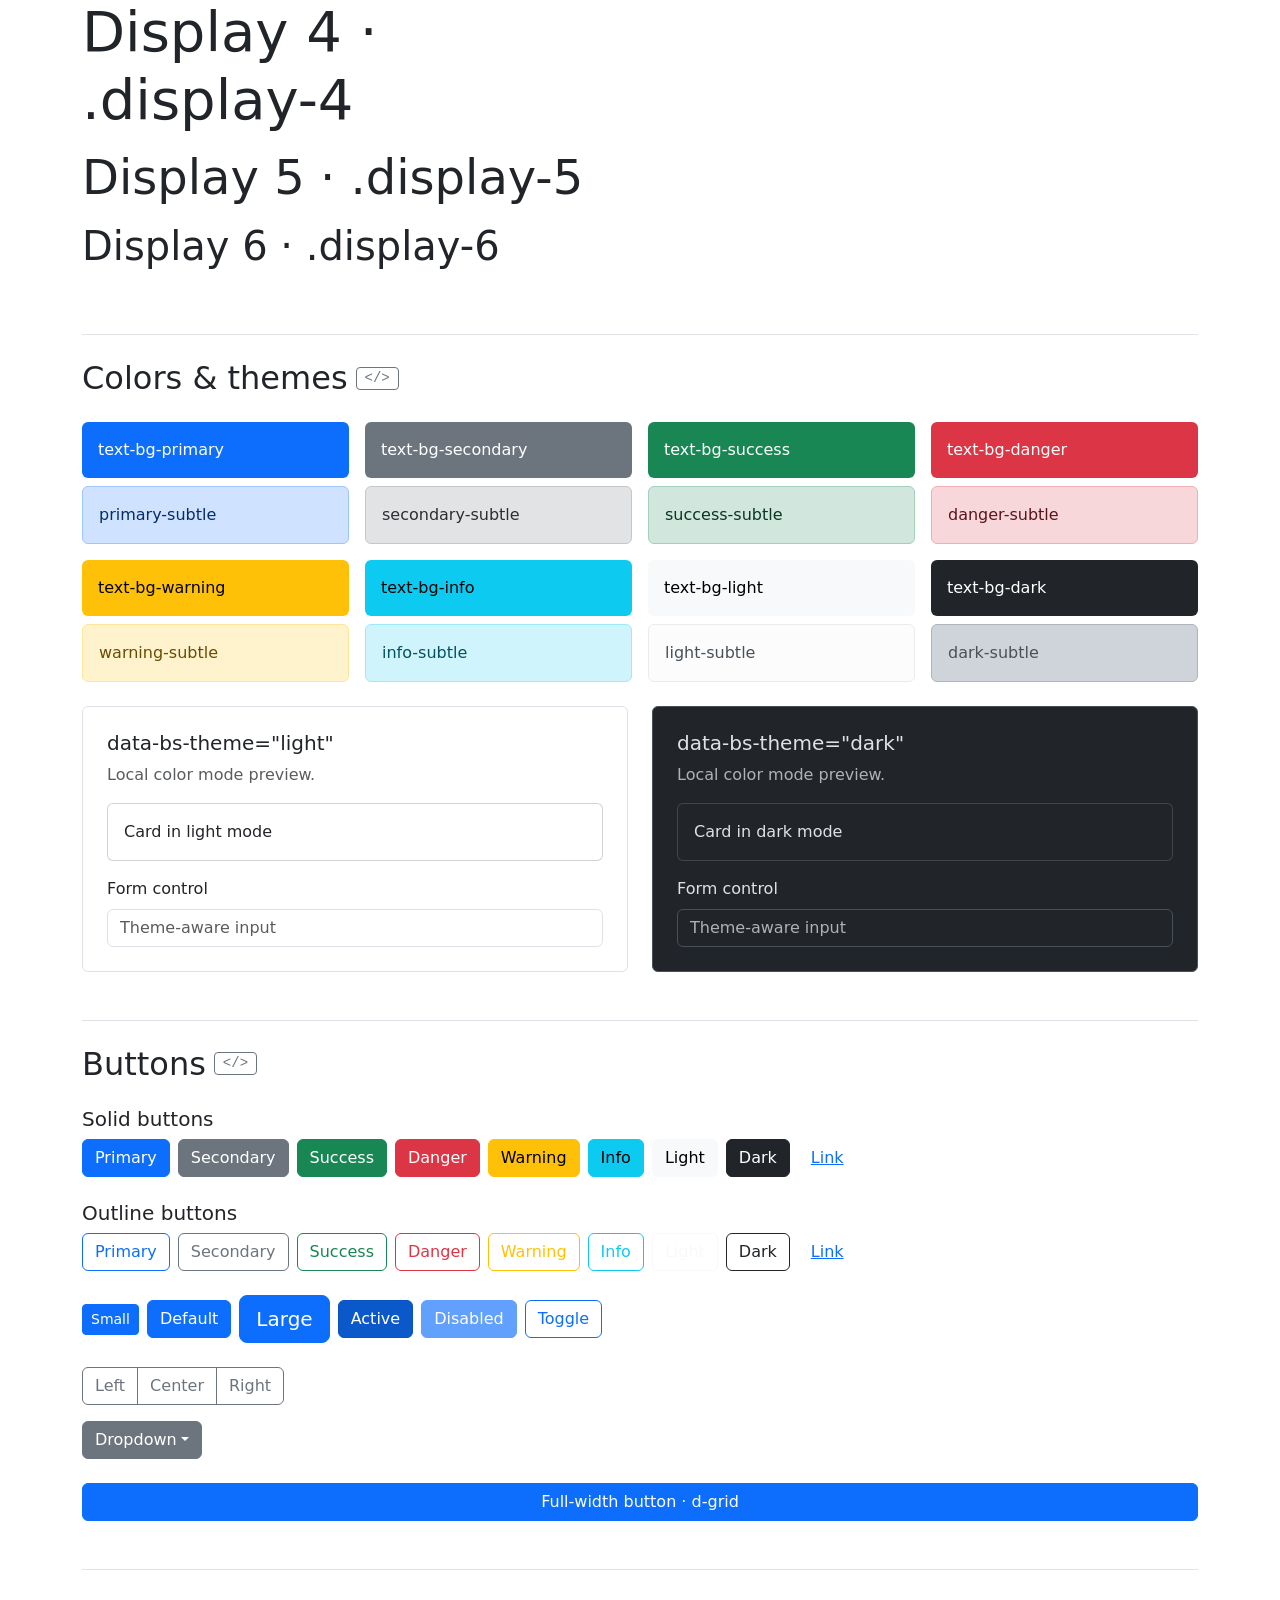
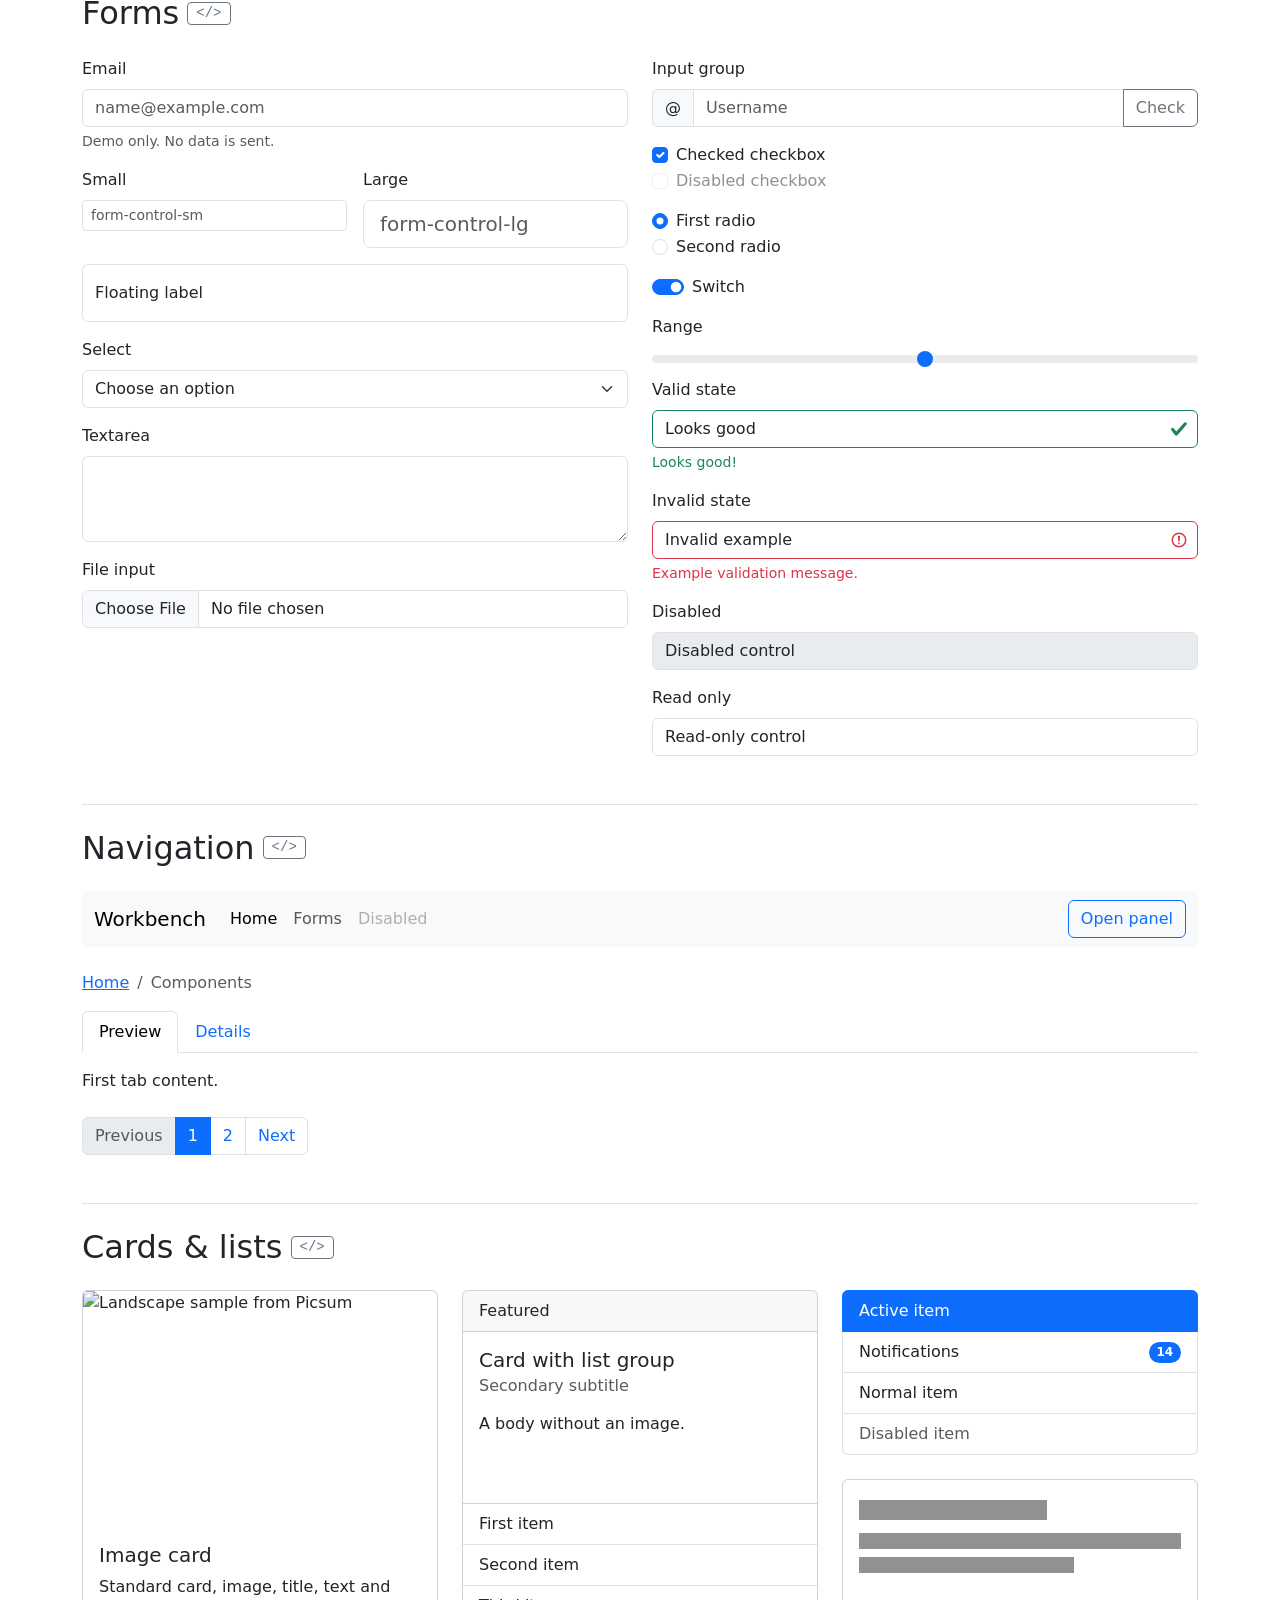
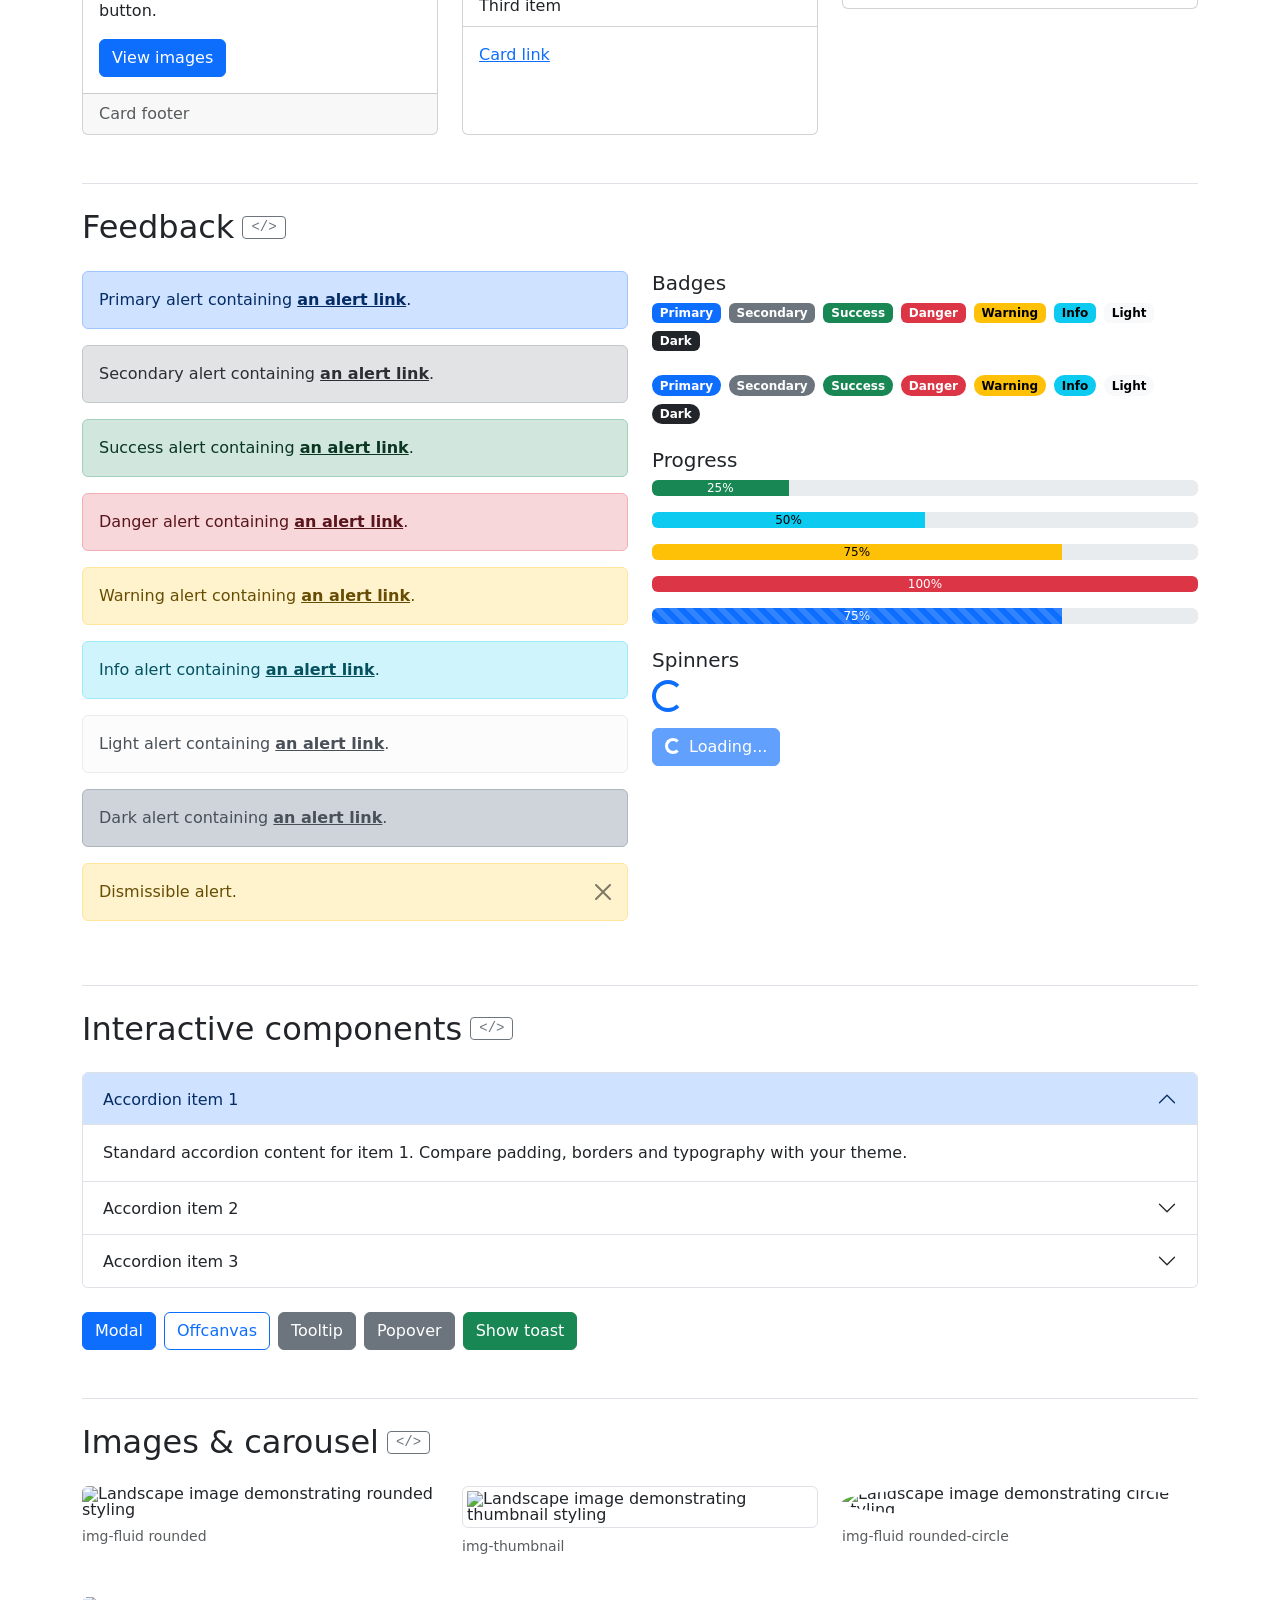
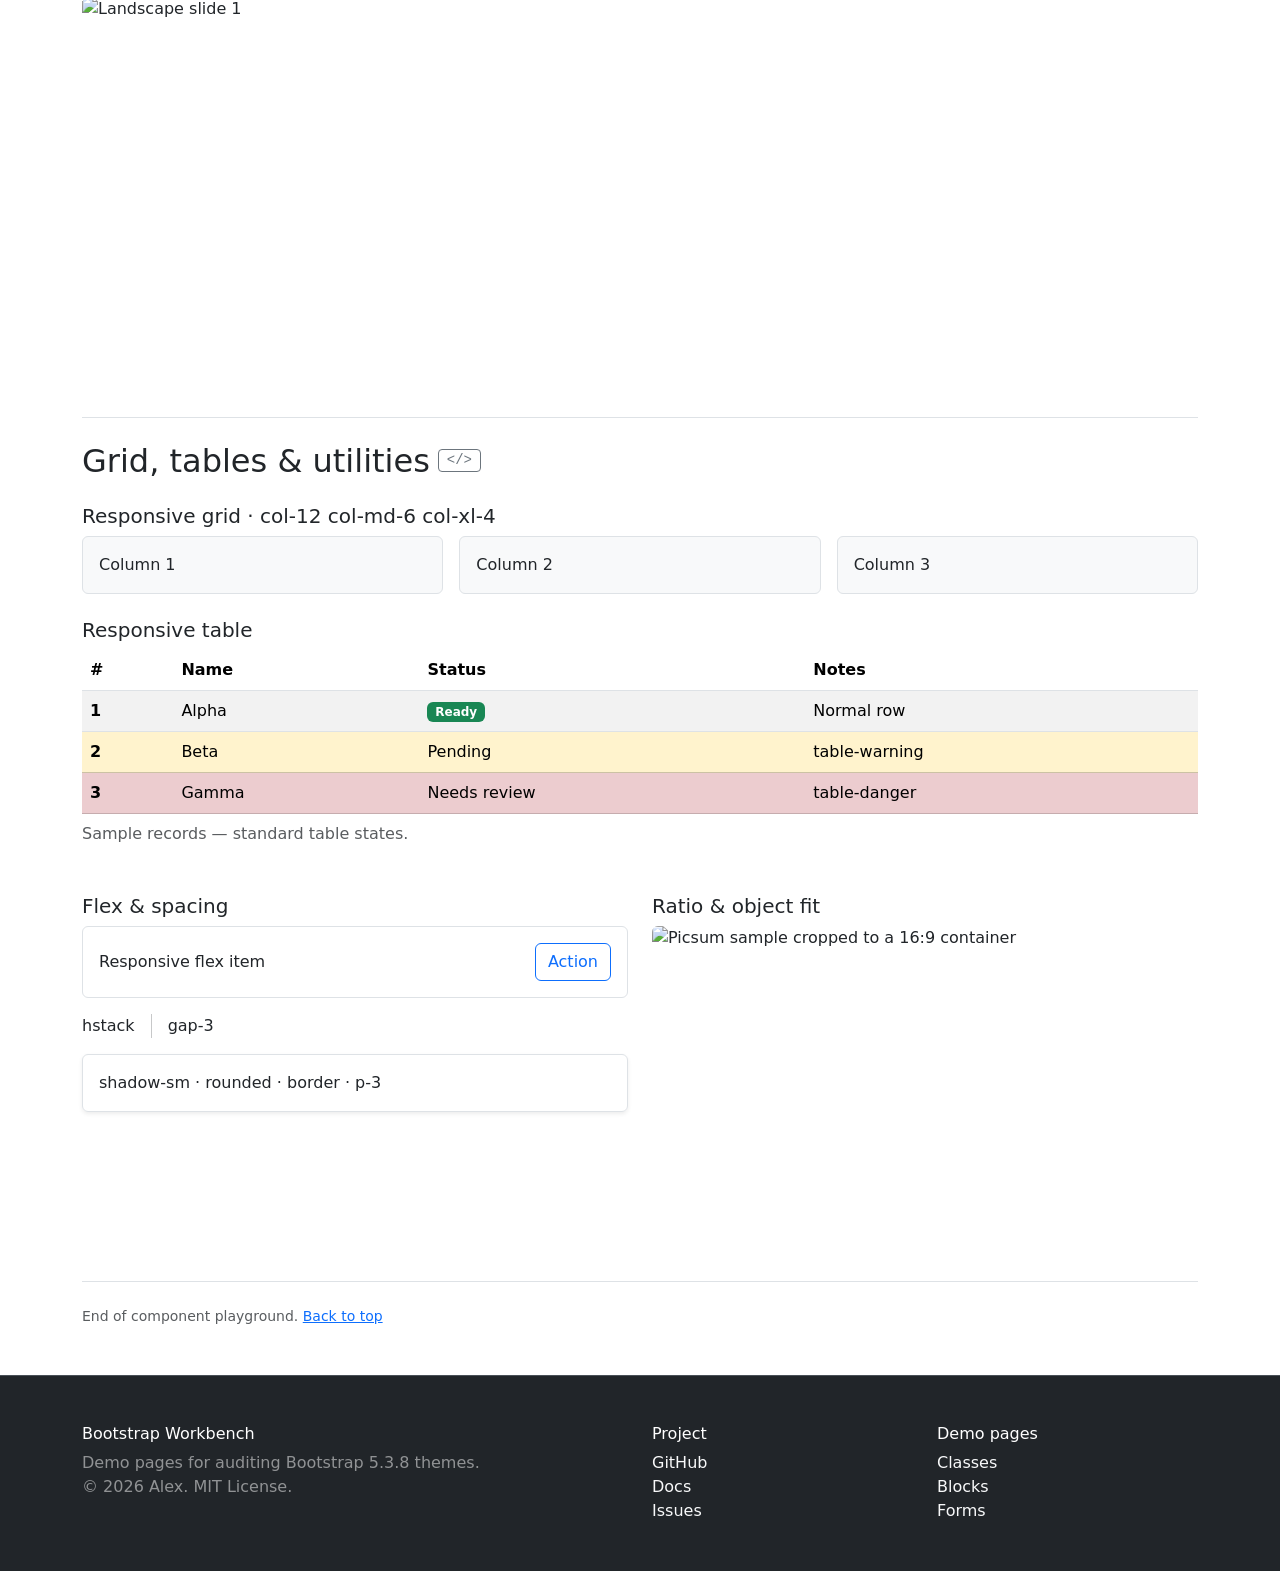
==== commit c14059d6: "index: layout fixes (hero gutter at 375px, card images img-fluid, wider <link> snippet, inline list " ====
--- a/index.html
+++ b/index.html
@@ -49,7 +49,7 @@
 <!-- Hero -->
 <section class="text-bg-dark py-5" data-bs-theme="dark" aria-labelledby="bw-hero-title">
   <div class="container py-lg-4">
-    <div class="row align-items-center g-5">
+    <div class="row align-items-center g-4 g-lg-5">
       <div class="col-lg-5">
         <p class="text-uppercase small fw-semibold text-white-50 mb-2">Bootstrap 5.3.8 theme audit</p>
         <h1 id="bw-hero-title" class="display-4 fw-bold">See what your theme forgot to style</h1>
@@ -145,7 +145,7 @@
 <section class="container py-5" aria-labelledby="bw-how-title">
   <h2 id="bw-how-title" class="mb-4">How it works</h2>
   <div class="row g-4 align-items-start">
-    <div class="col-lg-7">
+    <div class="col-lg-6">
       <ol class="list-group list-group-numbered">
         <li class="list-group-item d-flex align-items-start">
           <div class="ms-2">
@@ -173,7 +173,7 @@
         </li>
       </ol>
     </div>
-    <div class="col-lg-5">
+    <div class="col-lg-6">
       <div class="card">
         <div class="card-body">
           <h3 class="h6 card-title">The one line that matters</h3>
@@ -195,7 +195,7 @@
     <div class="row row-cols-1 row-cols-md-2 row-cols-xl-4 g-4">
       <div class="col">
         <div class="card h-100">
-          <img src="https://picsum.photos/id/0/600/400.webp" class="card-img-top" width="600" height="400" loading="lazy" decoding="async" alt="Laptop and coffee cup on a wooden table">
+          <img src="https://picsum.photos/id/0/600/400.webp" class="card-img-top img-fluid" width="600" height="400" loading="lazy" decoding="async" alt="Laptop and coffee cup on a wooden table">
           <div class="card-body">
             <h3 class="h5 card-title">Classes</h3>
             <p class="card-text">Colors, typography, buttons, alerts, cards, tables, navs and utility scales: 26 sections of classes and utilities.</p>
@@ -207,7 +207,7 @@
       </div>
       <div class="col">
         <div class="card h-100">
-          <img src="https://picsum.photos/id/60/600/400.webp" class="card-img-top" width="600" height="400" loading="lazy" decoding="async" alt="Desk from above with a monitor, tablet, keyboard and glasses">
+          <img src="https://picsum.photos/id/60/600/400.webp" class="card-img-top img-fluid" width="600" height="400" loading="lazy" decoding="async" alt="Desk from above with a monitor, tablet, keyboard and glasses">
           <div class="card-body">
             <h3 class="h5 card-title">Blocks</h3>
             <p class="card-text">Interactive components that need Bootstrap JS, plus ready-made page blocks: hero, pricing, testimonials and more.</p>
@@ -219,7 +219,7 @@
       </div>
       <div class="col">
         <div class="card h-100">
-          <img src="https://picsum.photos/id/180/600/400.webp" class="card-img-top" width="600" height="400" loading="lazy" decoding="async" alt="Open laptop next to a notebook with sketches">
+          <img src="https://picsum.photos/id/180/600/400.webp" class="card-img-top img-fluid" width="600" height="400" loading="lazy" decoding="async" alt="Open laptop next to a notebook with sketches">
           <div class="card-body">
             <h3 class="h5 card-title">Forms</h3>
             <p class="card-text">Controls, selects, checks, ranges, input groups, floating labels, layouts and validation states.</p>
@@ -231,7 +231,7 @@
       </div>
       <div class="col">
         <div class="card h-100">
-          <img src="https://picsum.photos/id/26/600/400.webp" class="card-img-top" width="600" height="400" loading="lazy" decoding="async" alt="Everyday items laid out in neat rows on a gray surface">
+          <img src="https://picsum.photos/id/26/600/400.webp" class="card-img-top img-fluid" width="600" height="400" loading="lazy" decoding="async" alt="Everyday items laid out in neat rows on a gray surface">
           <div class="card-body">
             <h3 class="h5 card-title">Docs</h3>
             <p class="card-text">How the pages are built, the rules they follow and how to reuse the demo fragment on your own site.</p>
@@ -368,7 +368,10 @@
         <figure class="mt-4"><blockquote class="blockquote"><p>Good defaults make custom styles easier to evaluate.</p></blockquote><figcaption class="blockquote-footer">Workbench demo</figcaption></figure>
         <ul><li>Unordered list</li><li>Second item<ul><li>Nested item</li></ul></li></ul>
         <ol><li>First step</li><li>Second step</li></ol>
-        <ul class="list-inline"><li class="list-inline-item">Inline</li><li class="list-inline-item">list</li></ul>
+        <ul class="list-inline">
+          <li class="list-inline-item">Inline</li>
+          <li class="list-inline-item">list</li>
+        </ul>
         <dl class="row"><dt class="col-sm-4">Definition</dt><dd class="col-sm-8">A description in a responsive row.</dd></dl>
       </div>
     </div>
@@ -526,9 +529,9 @@
     <div id="bw-carousel" class="carousel slide" aria-label="Landscape carousel">
       <div class="carousel-indicators"><button type="button" data-bs-target="#bw-carousel" data-bs-slide-to="0" class="active" aria-current="true" aria-label="Slide 1"></button><button type="button" data-bs-target="#bw-carousel" data-bs-slide-to="1"  aria-label="Slide 2"></button><button type="button" data-bs-target="#bw-carousel" data-bs-slide-to="2"  aria-label="Slide 3"></button></div>
       <div class="carousel-inner rounded">
-        <div class="carousel-item active"><img decoding="async" src="https://picsum.photos/id/116/1200/400.webp" class="d-block w-100 img-fluid" width="1200" height="400" alt="Landscape slide 1"></div>
-        <div class="carousel-item"><img decoding="async" src="https://picsum.photos/id/1015/1200/400.webp" class="d-block w-100 img-fluid" width="1200" height="400" alt="Landscape slide 2"></div>
-        <div class="carousel-item"><img decoding="async" src="https://picsum.photos/id/1016/1200/400.webp" class="d-block w-100 img-fluid" width="1200" height="400" alt="Landscape slide 3"></div>
+        <div class="carousel-item active"><img decoding="async" src="https://picsum.photos/id/116/1200/400.webp" class="d-block w-100 img-fluid" width="1200" height="400" loading="lazy" alt="Landscape slide 1"></div>
+        <div class="carousel-item"><img decoding="async" src="https://picsum.photos/id/1015/1200/400.webp" class="d-block w-100 img-fluid" width="1200" height="400" loading="lazy" alt="Landscape slide 2"></div>
+        <div class="carousel-item"><img decoding="async" src="https://picsum.photos/id/1016/1200/400.webp" class="d-block w-100 img-fluid" width="1200" height="400" loading="lazy" alt="Landscape slide 3"></div>
       </div><button type="button" class="carousel-control-prev" data-bs-target="#bw-carousel" data-bs-slide="prev"><span class="carousel-control-prev-icon" aria-hidden="true"></span><span class="visually-hidden">Previous</span></button><button type="button" class="carousel-control-next" data-bs-target="#bw-carousel" data-bs-slide="next"><span class="carousel-control-next-icon" aria-hidden="true"></span><span class="visually-hidden">Next</span></button>
     </div>
   </section>
